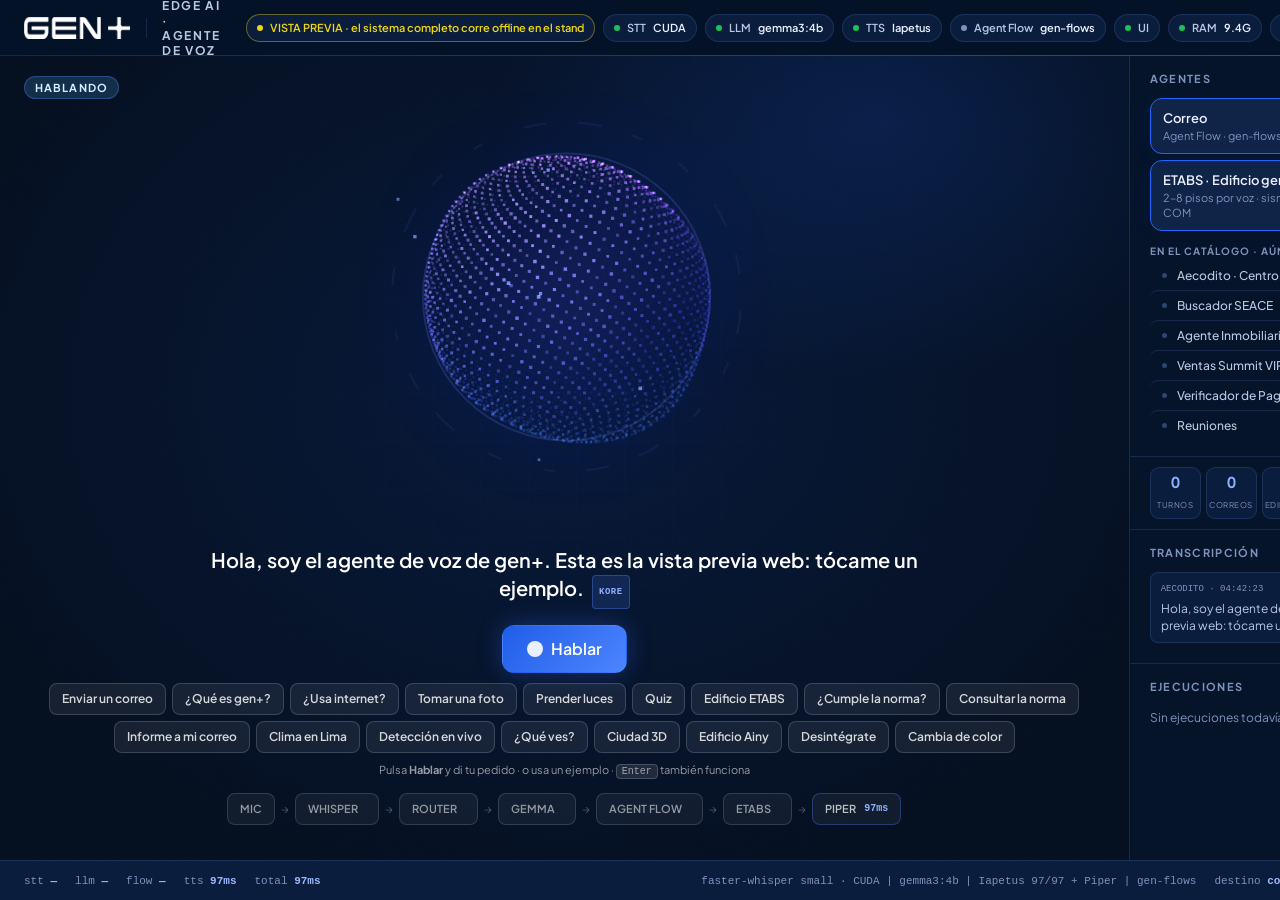
==== stand/index.html @ 5f4bbc87 "Vista previa pública de la UI real del stand (modo showcase) stand/: la interfaz ultra-premium del E" ====
<!doctype html>
<html lang="es" data-theme="dark">
<meta charset="utf-8">
<meta name="viewport" content="width=device-width,initial-scale=1">
<title>gen+ · Edge AI · Agente de voz — vista previa</title>

<style>
  /* ── Plus Jakarta Sans local (el stand es offline: nada de Google Fonts) ───── */
  @font-face{font-family:"Plus Jakarta Sans";src:url("static/fonts/PlusJakartaSans-Regular.woff2") format("woff2");font-weight:400;font-display:block}
  @font-face{font-family:"Plus Jakarta Sans";src:url("static/fonts/PlusJakartaSans-Medium.woff2") format("woff2");font-weight:500;font-display:block}
  @font-face{font-family:"Plus Jakarta Sans";src:url("static/fonts/PlusJakartaSans-SemiBold.woff2") format("woff2");font-weight:600;font-display:block}
  @font-face{font-family:"Plus Jakarta Sans";src:url("static/fonts/PlusJakartaSans-Bold.woff2") format("woff2");font-weight:700;font-display:block}
  @font-face{font-family:"Plus Jakarta Sans";src:url("static/fonts/PlusJakartaSans-ExtraBold.woff2") format("woff2");font-weight:800;font-display:block}

  /* ── Tokens GEN+ Design System (DESIGN.md §11, tema DARK consolidado) ────────
     17-jul: se funden aquí el bloque light original y el parche dark del 16-jul
     (pedido de Emanuel). Una sola fuente de verdad; un solo lienzo navy. */
  :root{
    --font-jakarta:"Plus Jakarta Sans",Inter,system-ui,sans-serif;
    --font-mono:Menlo,Consolas,ui-monospace,monospace;

    /* Rampa azul de marca (DESIGN.md §4). pale/medium/ice retonados para navy. */
    --blue-primary:#2165FF; --blue-bright:#1E5CE8; --blue-light:#4D84FF; --blue-sky:#6A98FF;
    --blue-deep-navy:#0E2A6B; --blue-dark:#12388C;
    --blue-pale:#8FB0FF; --blue-medium:#9DB9FF; --blue-ice:rgba(77,132,255,.14);

    --background:#040F20; --surface:#06142A; --surface-subtle:#0A1D3D; --surface-raised:#0A244C;
    --border:rgba(122,168,255,.15); --border-strong:rgba(122,168,255,.34);
    --text-primary:#EAF0FF; --text-secondary:#B9C7E4; --text-muted:#7E93BC;
    --primary:#2165FF; --primary-hover:#1E5CE8; --focus-ring:rgba(109,149,255,.4);
    --success:#19C356; --warning:#EED611; --danger:#EE1211;

    /* Marca: gradiente oficial (DESIGN.md §4) + CTA + glow sobrio */
    --gradient-brand:linear-gradient(165deg,#0E2A6B 0%,#12388C 20%,#1748B5 40%,#1E5CE8 60%,#2165FF 80%,#4D84FF 100%);
    --gradient-cta:linear-gradient(135deg,#1E5CE8 0%,#4D84FF 100%);
    --glow-primary:0 0 24px rgba(59,110,255,.32);

    /* Escenario del orbe: la mezcla aditiva de las particulas pide navy profundo. */
    --stage-bg:#040F20; --stage-glow:#07193a;
    --stage-fg:#FFFFFF; --stage-fg-2:rgba(255,255,255,.58);

    --radius-xs:4px; --radius-sm:8px; --radius-md:10px; --radius-lg:12px; --radius-xl:16px; --radius-full:999px;
    --shadow-sm:0 2px 8px rgba(0,0,0,.35);
    --shadow-md:0 12px 28px rgba(0,0,0,.5);
  }

  *{box-sizing:border-box;margin:0;padding:0}
  body{
    background:var(--background); color:var(--text-primary);
    font-family:var(--font-jakarta); font-weight:400;
    height:100vh; overflow:hidden;
    font-variant-numeric:tabular-nums;
  }
  .mono{font-family:var(--font-mono)}
  .cap{font-size:11px;line-height:14px;font-weight:700;letter-spacing:.12em;text-transform:uppercase;color:var(--text-muted)}

  /* ── Estructura: header / escenario+rail / barra telemetría ────────────────── */
  .app{display:grid;grid-template-rows:56px 1fr 40px;height:100vh}

  header{
    display:flex;align-items:center;justify-content:space-between;gap:24px;
    position:relative;z-index:20;
    padding:0 24px;border-bottom:1px solid var(--border);
    background:rgba(6,20,42,.78);
    backdrop-filter:blur(18px) saturate(1.3);
    -webkit-backdrop-filter:blur(18px) saturate(1.3);
  }
  /* Hairline de marca bajo el header: la firma visual gen+ sin gritar */
  header::after{
    content:"";position:absolute;left:0;right:0;bottom:-1px;height:1px;
    background:var(--gradient-brand);opacity:.55;pointer-events:none;
  }
  .brand{display:flex;align-items:center;gap:16px}
  .brand img{height:22px;width:auto;display:block}      /* proporción intacta */
  .brand .sep{width:1px;height:20px;background:var(--border)}
  .brand .mod{font-size:12px;font-weight:700;letter-spacing:.14em;color:var(--text-secondary)}

  .chips{display:flex;align-items:center;gap:8px}
  .chip{
    display:flex;align-items:center;gap:7px;height:28px;padding:0 10px;
    background:var(--surface-subtle);border:1px solid var(--border);border-radius:var(--radius-full);
    font-size:11px;font-weight:600;color:var(--text-secondary);white-space:nowrap;
  }
  .chip .led{width:6px;height:6px;border-radius:50%;background:var(--text-muted);flex:none}
  .chip.up .led{background:var(--success)}
  .chip.down .led{background:var(--danger)}
  .chip b{color:var(--text-primary);font-weight:600}
  .mic-btn{cursor:pointer;font-family:var(--font-jakarta);color:var(--blue-medium);
           border-color:var(--blue-pale);background:var(--blue-ice)}
  .mic-btn:hover{background:#dbe7ff}

  /* ── Panel de micrófono ─────────────────────────────────────────────────────── */
  .mic-panel{position:fixed;top:64px;right:16px;z-index:50;width:360px;background:var(--surface);
             border:1px solid var(--border);border-radius:var(--radius-xl);
             box-shadow:0 18px 42px rgba(16,49,124,.14);padding:16px;display:none}
  .mic-panel.open{display:block}
  .mic-panel h3{font-size:11px;font-weight:800;letter-spacing:.12em;text-transform:uppercase;
                color:var(--text-muted);margin:0 0 10px;display:flex;justify-content:space-between;align-items:center}
  .mic-panel h3 button{border:none;background:none;cursor:pointer;color:var(--text-muted);font-size:14px;line-height:1}
  .mic-list{max-height:220px;overflow-y:auto;margin:0 -4px;padding:0 4px}
  .mic-item{display:flex;align-items:center;gap:9px;padding:8px 10px;border:1px solid var(--border);
            border-radius:var(--radius-md);margin-bottom:6px;cursor:pointer;font-size:12.5px;color:var(--text-secondary)}
  .mic-item:hover{background:var(--surface-subtle)}
  .mic-item.sel{border-color:var(--blue-primary);background:var(--blue-ice);color:var(--text-primary)}
  .mic-item .radio{width:12px;height:12px;border-radius:50%;border:2px solid var(--border-strong);flex:none}
  .mic-item.sel .radio{border-color:var(--blue-primary);background:var(--blue-primary);box-shadow:inset 0 0 0 2.5px #fff}
  .mic-item .api{margin-left:auto;font-family:var(--font-mono);font-size:9.5px;color:var(--text-muted);white-space:nowrap}
  .mic-test{display:flex;gap:8px;margin-top:10px}
  .mic-test button{flex:1;height:36px;border:none;border-radius:var(--radius-md);cursor:pointer;
                   font-family:var(--font-jakarta);font-weight:600;font-size:13px;
                   background:var(--blue-primary);color:#fff}
  .mic-test button:hover:not(:disabled){background:var(--primary-hover)}
  .mic-test button:disabled{opacity:.55;cursor:wait}
  .mic-res{margin-top:10px;padding:10px 12px;border-radius:var(--radius-md);font-size:12px;line-height:17px;
           background:var(--surface-subtle);border:1px solid var(--border);color:var(--text-secondary);display:none}
  .mic-res.show{display:block}
  .mic-res .lvl{height:6px;border-radius:99px;background:var(--border);overflow:hidden;margin:7px 0 3px}
  .mic-res .lvl i{display:block;height:100%;background:var(--blue-primary);width:0%;transition:width .3s ease}
  .mic-res.ok{border-color:#A8E6C1;background:var(--okB, #E6F9EE)}
  .mic-res.ok b{color:#0B7A34}

  main{display:grid;grid-template-columns:1fr 372px;min-height:0}

  /* ── Escenario del orbe ────────────────────────────────────────────────────── */
  /* Columna en flujo normal: el orbe toma el espacio libre y el resto se apila debajo.
     (Antes iba todo en absolute con numeros magicos y se pisaba al meter botones.) */
  /* Lienzo oscuro dentro de la interfaz clara: sin navy, el orbe no brilla. */
  .stage{position:relative;display:flex;flex-direction:column;align-items:center;justify-content:center;
         gap:16px;padding:16px 24px 20px;min-height:0;color:var(--stage-fg);
         background:
           radial-gradient(620px 420px at 78% 8%,rgba(18,56,140,.34) 0%,transparent 62%),
           radial-gradient(900px 700px at 50% 42%,var(--stage-glow) 0%,var(--stage-bg) 72%)}
  /* Grano fotográfico sutil: quita el look "flat de software" al lienzo (2.5%) */
  .stage::after{
    content:"";position:absolute;inset:0;pointer-events:none;opacity:.5;
    background-image:url("data:image/svg+xml,%3Csvg xmlns='http://www.w3.org/2000/svg' width='140' height='140'%3E%3Cfilter id='n'%3E%3CfeTurbulence type='fractalNoise' baseFrequency='.9' numOctaves='2'/%3E%3CfeColorMatrix values='0 0 0 0 1 0 0 0 0 1 0 0 0 0 1 0 0 0 .025 0'/%3E%3C/filter%3E%3Crect width='140' height='140' filter='url(%23n)'/%3E%3C/svg%3E");
  }
  .grid-bg{position:absolute;inset:0;pointer-events:none;opacity:.5;
    background-image:linear-gradient(rgba(77,132,255,.05) 1px,transparent 1px),
                     linear-gradient(90deg,rgba(77,132,255,.05) 1px,transparent 1px);
    background-size:48px 48px;
    -webkit-mask-image:radial-gradient(circle at 50% 45%,#000 0%,transparent 72%);
            mask-image:radial-gradient(circle at 50% 45%,#000 0%,transparent 72%);}
  canvas{width:min(46vmin,440px);height:min(46vmin,440px);position:relative;flex:none}

  .estado{position:absolute;top:20px;left:24px;display:flex;align-items:center;gap:8px}
  .estado .pill{padding:4px 10px;border-radius:var(--radius-full);font-size:11px;font-weight:700;
                letter-spacing:.1em;text-transform:uppercase;
                background:rgba(77,132,255,.14);color:var(--blue-pale);border:1px solid rgba(77,132,255,.35)}

  .caption{text-align:center;padding:0 40px;max-width:860px;flex:none}
  .you{font-size:15px;line-height:22px;color:var(--blue-pale);min-height:22px;font-weight:500}
  .you .cursor{display:inline-block;width:7px;height:15px;background:var(--blue-light);
               margin-left:3px;vertical-align:-2px;animation:blink 1s step-end infinite}
  @keyframes blink{50%{opacity:0}}
  .agent{font-size:20px;line-height:28px;font-weight:600;color:var(--stage-fg);min-height:28px;margin-top:6px}
  .voz-tag{display:inline-flex;align-items:center;gap:5px;margin-left:8px;vertical-align:2px;
           font-family:var(--font-mono);font-size:9px;font-weight:600;letter-spacing:.06em;
           padding:2px 6px;border-radius:var(--radius-xs);
           background:rgba(77,132,255,.16);color:var(--blue-pale);border:1px solid rgba(77,132,255,.35)}
  .voz-tag.piper{background:rgba(238,214,17,.14);color:#EED611;border-color:rgba(238,214,17,.35)}

  /* Transcripción persistente */
  .tr{padding:8px 10px;border-radius:var(--radius-sm);margin-bottom:4px;font-size:12px;line-height:17px}
  .tr.u{background:var(--blue-ice);border:1px solid var(--blue-pale);color:var(--blue-medium);font-weight:500}
  .tr.a{background:var(--surface-subtle);border:1px solid var(--border);color:var(--text-secondary)}
  .tr .q{font-family:var(--font-mono);font-size:9px;color:var(--text-muted);display:block;margin-bottom:2px}

  /* ── Controles (tamaños/estados del brandbook §7) ──────────────────────────── */
  .controles{display:flex;flex-direction:column;align-items:center;gap:10px;flex:none}
  .gen-button{display:inline-flex;align-items:center;justify-content:center;gap:8px;
    border:1px solid transparent;font-family:var(--font-jakarta);font-weight:600;white-space:nowrap;
    cursor:pointer;
    transition:background-color 160ms ease,border-color 160ms ease,box-shadow 160ms ease,transform 120ms ease}
  .gen-button:focus-visible{outline:none;box-shadow:0 0 0 4px var(--focus-ring)}
  .gen-button:active:not(:disabled){transform:translateY(1px)}
  .gen-button:disabled{cursor:not-allowed;opacity:.5}

  .btn-hablar{height:48px;padding:0 24px;font-size:16px;border-radius:var(--radius-lg);
              background:var(--gradient-cta);color:#fff;box-shadow:var(--glow-primary)}
  .btn-hablar:hover:not(:disabled){filter:brightness(1.12)}
  .btn-hablar.rec{background:var(--danger);color:#fff;box-shadow:0 0 24px rgba(238,18,17,.32)}
  .btn-hablar .ico{width:16px;height:16px;border-radius:50%;background:currentColor;opacity:.9}
  .btn-hablar.rec .ico{animation:lat 1s ease-in-out infinite}
  @keyframes lat{50%{opacity:.35}}

  .ejemplos{display:flex;gap:6px;flex-wrap:wrap;justify-content:center}
  /* Dentro del escenario oscuro: blancos translucidos, no los tokens light */
  .btn-ej{height:32px;padding:0 12px;font-size:12px;border-radius:var(--radius-sm);
          background:rgba(255,255,255,.07);color:rgba(255,255,255,.82);border:1px solid rgba(255,255,255,.16)}
  .btn-ej:hover:not(:disabled){background:rgba(77,132,255,.18);border-color:rgba(77,132,255,.45);color:#fff}
  .btn-ej.cool{opacity:.45;cursor:not-allowed}
  .hint-k{font-size:11px;color:var(--stage-fg-2)}
  .hint-k kbd{font-family:var(--font-mono);background:rgba(255,255,255,.10);border:1px solid rgba(255,255,255,.18);
              border-radius:var(--radius-xs);padding:1px 5px;font-size:10px}

  /* ── Popup de correo (el visitante TECLEA su correo, no lo dicta) ──────────── */
  .modal-bg{position:fixed;inset:0;z-index:80;background:rgba(4,15,32,.48);display:none;
            align-items:center;justify-content:center}
  .modal-bg.open{display:flex}
  .modal{width:min(480px,92vw);background:#fff;border-radius:var(--radius-xl);
         box-shadow:0 18px 42px rgba(16,49,124,.14);padding:26px 28px;
         animation:pop 180ms cubic-bezier(.2,.9,.3,1.2)}
  @keyframes pop{from{transform:scale(.92);opacity:0}}
  .modal h3{font-size:19px;font-weight:800;color:var(--text-primary);margin:0 0 4px}
  .modal p{font-size:13px;color:var(--text-secondary);margin:0 0 16px}
  .modal input{width:100%;height:48px;padding:0 16px;font:500 16px var(--font-jakarta);
               color:var(--text-primary);background:#fff;border:1px solid var(--border);
               border-radius:var(--radius-md);outline:none}
  .modal input:focus{border-color:var(--blue-primary);box-shadow:0 0 0 4px var(--focus-ring)}
  .modal input.mal{border-color:var(--danger);box-shadow:0 0 0 4px rgba(238,18,17,.18)}
  .modal .err{min-height:18px;font-size:11.5px;color:var(--danger);margin:6px 2px 10px}
  .modal .fila{display:flex;gap:10px}
  .modal .fila button{flex:1;height:44px;border:none;border-radius:var(--radius-md);cursor:pointer;
                      font:600 14px var(--font-jakarta);
                      transition:background-color 160ms ease,transform 120ms ease}
  .modal .fila button:active{transform:translateY(1px)}
  #em-enviar{background:var(--blue-primary);color:#fff}
  #em-enviar:hover{background:var(--primary-hover)}
  #em-cancelar{background:var(--surface-subtle);color:var(--text-secondary);border:1px solid var(--border)}
  #em-cancelar:hover{background:#e8edf8}

  /* ── Pipeline: se ilumina en cada etapa, con ms reales ─────────────────────── */
  .pipe{display:flex;justify-content:center;gap:6px;flex:none;flex-wrap:wrap}
  .node{display:flex;align-items:center;gap:8px;height:32px;padding:0 12px;
        background:rgba(255,255,255,.05);border:1px solid rgba(255,255,255,.14);border-radius:var(--radius-sm);
        font-size:11px;font-weight:600;color:rgba(255,255,255,.55);
        transition:background-color 160ms ease,border-color 160ms ease,color 160ms ease}
  .node.on{background:rgba(77,132,255,.24);border-color:var(--blue-light);color:#fff}
  .node.done{color:rgba(255,255,255,.72);border-color:rgba(77,132,255,.32)}
  .node .ms{font-family:var(--font-mono);font-size:10px;color:var(--blue-pale)}
  .arrow{align-self:center;color:rgba(255,255,255,.28);font-size:11px}

  /* ── Rail derecho ──────────────────────────────────────────────────────────── */
  .rail{border-left:1px solid var(--border);background:var(--surface);
        display:grid;grid-template-rows:auto minmax(0,1fr) minmax(0,1fr);min-height:0}
  .rail section{padding:16px 20px;min-height:0;display:flex;flex-direction:column}
  .rail section + section{border-top:1px solid var(--border)}
  .rail h2{margin-bottom:12px}
  .scroll{overflow-y:auto;min-height:0;margin:0 -20px;padding:0 20px}
  .scroll::-webkit-scrollbar{width:6px}
  .scroll::-webkit-scrollbar-thumb{background:var(--border-strong);border-radius:99px}

  .card{display:flex;align-items:center;justify-content:space-between;gap:12px;
        padding:10px 12px;background:var(--surface-subtle);border:1px solid var(--border);
        border-radius:var(--radius-lg);margin-bottom:6px}
  .card.live{border-color:var(--blue-primary);background:var(--blue-ice);
             box-shadow:var(--shadow-sm),0 0 18px rgba(59,110,255,.12)}
  .card .n{font-size:13px;font-weight:600;line-height:18px}
  .card .s{font-size:11px;line-height:15px;color:var(--text-muted);margin-top:1px}
  .badge{font-size:10px;font-weight:700;letter-spacing:.08em;padding:3px 8px;border-radius:var(--radius-xs);white-space:nowrap}
  .badge.on{background:var(--blue-primary);color:#fff;border:1px solid var(--blue-primary)}
  .badge.soon{background:var(--surface-subtle);color:var(--text-muted);border:1px solid var(--border)}

  /* Los que aun no corren van densos y en gris: presentes en el catalogo, sin fingir que estan vivos */
  .row{display:flex;align-items:center;gap:10px;padding:7px 12px;border-radius:var(--radius-sm)}
  .row + .row{border-top:1px solid var(--border)}
  .row .dot{width:5px;height:5px;border-radius:50%;background:var(--border-strong);flex:none}
  .row .rn{font-size:12px;font-weight:500;color:var(--text-secondary);white-space:nowrap;
           overflow:hidden;text-overflow:ellipsis}
  .row .rs{margin-left:auto;font-family:var(--font-mono);font-size:10px;color:var(--text-muted);white-space:nowrap}
  .soon-h{display:flex;align-items:center;gap:8px;margin:14px 0 4px}
  .soon-h span{font-size:10px;font-weight:700;letter-spacing:.1em;color:var(--text-muted);text-transform:uppercase}
  .soon-h .ln{flex:1;height:1px;background:var(--border)}

  .exec{padding:10px 12px;background:var(--surface-subtle);border:1px solid var(--border);
        border-radius:var(--radius-lg);margin-bottom:6px;font-size:12px}
  .exec .top{display:flex;justify-content:space-between;gap:8px;align-items:baseline}
  .exec .who{font-weight:600;font-size:12px}
  .exec .t{font-family:var(--font-mono);font-size:10px;color:var(--text-muted)}
  .exec .subj{color:var(--text-secondary);margin:4px 0 6px;line-height:16px}
  .exec .meta{font-family:var(--font-mono);font-size:10px;color:var(--text-muted)}
  .st{font-size:11px;font-weight:600;display:flex;align-items:center;gap:6px;margin-top:6px}
  .st.ok{color:#0B7A34} .st.bad{color:#A81210} .st.wait{color:var(--blue-medium)}
  .empty{font-size:12px;color:var(--text-muted);padding:4px 0}

  /* ── Barra de telemetría ───────────────────────────────────────────────────── */
  .telem{display:flex;align-items:center;justify-content:space-between;gap:16px;
         padding:0 24px;background:var(--surface-subtle);border-top:1px solid var(--border);
         font-family:var(--font-mono);font-size:11px;color:var(--text-muted);overflow:hidden;white-space:nowrap}
  .telem .l,.telem .r{display:flex;align-items:center;gap:18px}
  .telem b{color:var(--blue-medium);font-weight:600}
  .telem .k{color:var(--text-muted)}
</style>

<div class="app">
  <header>
    <div class="brand">
      <img src="static/gen-logo-white.png" alt="gen+">
      <span class="sep"></span>
      <span class="mod">EDGE AI · AGENTE DE VOZ</span>
    </div>
    <div class="chips" id="chips">
      <span class="chip" id="c-stt"><span class="led"></span>STT <b>—</b></span>
      <span class="chip" id="c-llm"><span class="led"></span>LLM <b>—</b></span>
      <span class="chip" id="c-tts"><span class="led"></span>TTS <b>—</b></span>
      <span class="chip" id="c-flow"><span class="led"></span>Agent Flow <b>—</b></span>
      <span class="chip" id="c-ws"><span class="led"></span>UI</span>
      <span class="chip ram" id="c-ram" title="RAM libre del equipo — el riesgo #1 del stand"><span class="led"></span>RAM <b id="ram-v">—</b></span>
      <button class="chip kbtn" id="btn-full" title="Pantalla completa (modo stand)">⛶</button>
      <button class="chip kbtn" id="btn-limpiar" title="Limpiar pantalla entre visitantes">Limpiar</button>
      <button class="chip mic-btn" id="btn-mic" title="Configurar micrófono">
        <svg viewBox="0 0 24 24" width="13" height="13" fill="none" stroke="currentColor" stroke-width="2"
             stroke-linecap="round" stroke-linejoin="round" style="flex:none">
          <path d="M12 2a3 3 0 0 0-3 3v7a3 3 0 0 0 6 0V5a3 3 0 0 0-3-3Z"/><path d="M19 10v2a7 7 0 0 1-14 0v-2"/><path d="M12 19v3"/>
        </svg>
        Micrófono
      </button>
    </div>
  </header>

  <div class="modal-bg" id="em-modal">
    <div class="modal">
      <h3>¿A qué correo te lo envío?</h3>
      <p>El agente redactó tu mensaje y te lo manda ahí mismo. Solo se usa para este envío.</p>
      <input id="em-input" type="email" placeholder="tucorreo@empresa.com" autocomplete="off" spellcheck="false">
      <div class="err" id="em-err"></div>
      <div class="fila">
        <button id="em-cancelar">Cancelar</button>
        <button id="em-enviar">Enviar</button>
      </div>
    </div>
  </div>

  <div class="modal-bg" id="pl-modal">
    <div class="modal">
      <h3>Entra al ranking del día 🏆</h3>
      <p>Tu puntaje ya está listo. Anótate y compite por el primer puesto de la hora.</p>
      <input id="pl-nombre" type="text" placeholder="Tu nombre" autocomplete="off" spellcheck="false" maxlength="40">
      <input id="pl-empresa" type="text" placeholder="Tu empresa (opcional)" autocomplete="off" spellcheck="false" maxlength="40" style="margin-top:10px">
      <div class="err" id="pl-err"></div>
      <div class="fila">
        <button id="pl-cancelar">Ahora no</button>
        <button id="pl-enviar">Entrar al ranking</button>
      </div>
    </div>
  </div>

  <div class="mic-panel" id="mic-panel">
    <h3>Micrófono <button id="mic-close" aria-label="Cerrar">✕</button></h3>
    <div class="mic-list" id="mic-list"><div class="empty">Cargando…</div></div>
    <div class="mic-test">
      <button id="mic-probar">Probar — habla al pulsarlo</button>
    </div>
    <div class="mic-res" id="mic-res"></div>
  </div>

  <main>
    <div class="stage">
      <div class="grid-bg"></div>
      <div class="estado"><span class="pill" id="pill">EN REPOSO</span></div>
      <div id="attract-badge"><span class="wave">👋</span><span id="attract-txt">Acércate y háblame</span></div>
      <div id="clima-card">
        <div class="hdr">LIMA · EN VIVO · OPEN-METEO</div>
        <div class="t" id="cl-t">—</div>
        <div class="d" id="cl-d">—</div>
        <div class="m" id="cl-m"></div>
      </div>
      <div id="vision-panel">
        <div class="hdr"><span>VISIÓN · MODELO v3 DE OBRA</span><span class="rec"></span></div>
        <img id="vision-img" alt="visión en vivo">
        <div id="vision-cnt">
          <span><b id="vc-p">0</b>personas</span>
          <span><b id="vc-c">0</b>cascos</span>
          <span><b id="vc-ch">0</b>chalecos</span>
          <span><b id="vc-fps">—</b>fps</span>
        </div>
      </div>
      <div id="gemma-card">
        <div class="hdr"><span>MIRADA DE GEMMA · MULTIMODAL LOCAL</span><span class="dot"></span></div>
        <img id="gemma-img" alt="lo que ve Gemma">
        <div id="gemma-txt">Analizando la imagen…</div>
      </div>
      <div id="norma-card">
        <div class="hdr"><span>COPILOTO DE LA NORMA · E.030 / E.060 · 100% LOCAL</span><span class="dot"></span></div>
        <div id="norma-q"></div>
        <div id="norma-a">Consultando la norma…</div>
        <div id="norma-src"></div>
      </div>
      <canvas id="orb"></canvas>
      <div class="caption">
        <div class="you" id="you"></div>
        <div class="agent"><span id="agent"></span><span id="voz"></span></div>
      </div>

      <div class="controles">
        <button class="gen-button btn-hablar" id="btn-hablar">
          <span class="ico"></span><span id="btn-hablar-t">Hablar</span>
        </button>
        <div class="ejemplos" id="ejemplos">
          <button class="gen-button btn-ej" data-cool="20000"
                  data-t="envía un correo contando que estoy en el stand de gen+ en el AI Construction Summit">
            Enviar un correo</button>
          <button class="gen-button btn-ej" data-t="¿qué es gen+?">¿Qué es gen+?</button>
          <button class="gen-button btn-ej" data-t="¿esto usa internet?">¿Usa internet?</button>
          <button class="gen-button btn-ej" data-t="tómame una foto">Tomar una foto</button>
          <button class="gen-button btn-ej" data-t="prende las luces">Prender luces</button>
          <button class="gen-button btn-ej" data-t="inicia el quiz">Quiz</button>
          <button class="gen-button btn-ej" data-cool="120000" data-t="modela un edificio de 8 pisos en etabs">Edificio ETABS</button>
          <button class="gen-button btn-ej" data-t="cumple las derivas">¿Cumple la norma?</button>
          <button class="gen-button btn-ej" data-cool="10000" data-t="según la norma, ¿cuál es la deriva máxima en concreto armado?">Consultar la norma</button>
          <button class="gen-button btn-ej" data-cool="60000" data-t="envíame el informe del edificio">Informe a mi correo</button>
          <button class="gen-button btn-ej" data-t="¿qué temperatura hace en lima?">Clima en Lima</button>
          <button class="gen-button btn-ej" data-cool="15000" data-t="activa la cámara de detección">Detección en vivo</button>
          <button class="gen-button btn-ej" data-cool="12000" data-t="¿qué ves?">¿Qué ves?</button>
          <button class="gen-button btn-ej" data-cool="10000" data-t="abre la ciudad">Ciudad 3D</button>
          <button class="gen-button btn-ej" data-cool="10000" data-t="abre el edificio de ainy">Edificio Ainy</button>
          <button class="gen-button btn-ej" data-t="desintégrate">Desintégrate</button>
          <button class="gen-button btn-ej" data-t="cambia de color">Cambia de color</button>
        </div>
        <div class="hint-k">Pulsa <b>Hablar</b> y di tu pedido · o usa un ejemplo · <kbd>Enter</kbd> también funciona</div>
      </div>

      <div class="pipe" id="pipe">
        <span class="node" data-s="mic">MIC</span><span class="arrow">→</span>
        <span class="node" data-s="stt">WHISPER<span class="ms"></span></span><span class="arrow">→</span>
        <span class="node" data-s="router">ROUTER<span class="ms"></span></span><span class="arrow">→</span>
        <span class="node" data-s="llm">GEMMA<span class="ms"></span></span><span class="arrow">→</span>
        <span class="node" data-s="flow">AGENT FLOW<span class="ms"></span></span><span class="arrow">→</span>
        <span class="node" data-s="etabs">ETABS<span class="ms"></span></span><span class="arrow">→</span>
        <span class="node" data-s="tts">PIPER<span class="ms"></span></span>
      </div>
    </div>

    <aside class="rail">
      <section>
        <h2 class="cap">Agentes</h2>
        <div class="scroll">
          <div class="card live">
            <div><div class="n">Correo</div><div class="s">Agent Flow · gen-flows · webhook</div></div>
            <span class="badge on">EN VIVO</span>
          </div>
          <div class="card live">
            <div><div class="n">ETABS · Edificio gen+</div><div class="s">2–8 pisos por voz · sismo E.030 · derivas · COM</div></div>
            <span class="badge on">EN VIVO</span>
          </div>

          <div class="soon-h"><span>En el catálogo · aún no en vivo</span><span class="ln"></span></div>
          <div class="row"><span class="dot"></span><span class="rn">Aecodito · Centro de Operaciones</span><span class="rs">74 nodos</span></div>
          <div class="row"><span class="dot"></span><span class="rn">Buscador SEACE</span><span class="rs">licitaciones</span></div>
          <div class="row"><span class="dot"></span><span class="rn">Agente Inmobiliario</span><span class="rs">WhatsApp v1.1</span></div>
          <div class="row"><span class="dot"></span><span class="rn">Ventas Summit VIP</span><span class="rs">gen-flows</span></div>
          <div class="row"><span class="dot"></span><span class="rn">Verificador de Pagos</span><span class="rs">AI Talent</span></div>
          <div class="row"><span class="dot"></span><span class="rn">Reuniones</span><span class="rs">Zoom v2.0</span></div>
        </div>
      </section>
      <div id="stand-stats">
        <div class="sstat"><b id="st-int">0</b><span>turnos</span></div>
        <div class="sstat"><b id="st-cor">0</b><span>correos</span></div>
        <div class="sstat"><b id="st-edi">0</b><span>edificios</span></div>
        <div class="sstat"><b id="st-inf">0</b><span>informes</span></div>
        <div class="sstat"><b id="st-fot">0</b><span>fotos</span></div>
        <div class="sstat"><b id="st-led">0</b><span>leads</span></div>
      </div>
      <section id="sec-fotos" style="display:none;flex:none">
        <h2 class="cap">Fotos del stand</h2>
        <div id="fotos-strip"></div>
      </section>
      <section>
        <h2 class="cap">Transcripción</h2>
        <div class="scroll" id="tr"><div class="empty">Nadie ha hablado todavía.</div></div>
      </section>
      <section>
        <h2 class="cap">Ejecuciones</h2>
        <div class="scroll" id="execs"><div class="empty">Sin ejecuciones todavía.</div></div>
      </section>
    </aside>
  </main>

  <div class="telem">
    <div class="l">
      <span><span class="k">stt</span> <b id="t-stt">—</b></span>
      <span><span class="k">llm</span> <b id="t-llm">—</b></span>
      <span><span class="k">flow</span> <b id="t-flow">—</b></span>
      <span><span class="k">tts</span> <b id="t-tts">—</b></span>
      <span><span class="k">total</span> <b id="t-total">—</b></span>
    </div>
    <div class="r">
      <span id="t-stack" class="k">—</span>
      <span><span class="k">destino</span> <b id="t-to">—</b></span>
      <span><span class="k">uptime</span> <b id="t-up">00:00</b></span>
    </div>
  </div>
</div>

<style>
  /* ── Animaciones v3 (16-jul): sobrias, sin exceso de glow (brandbook) ─────── */
  .stage{position:relative}
  .pill{transition:background .4s ease,color .4s ease,box-shadow .4s ease}
  .pill[data-s="listening"]{background:rgba(77,132,255,.22);color:#cfe0ff;box-shadow:0 0 14px rgba(77,132,255,.30)}
  .pill[data-s="transcribing"],.pill[data-s="thinking"]{background:rgba(147,112,255,.20);color:#ddd3ff;box-shadow:0 0 14px rgba(147,112,255,.26)}
  .pill[data-s="speaking"]{background:rgba(77,180,255,.18);color:#d2ecff}
  .pill[data-s="executing"]{background:rgba(77,132,255,.30);color:#fff;box-shadow:0 0 16px rgba(77,132,255,.40)}
  .pill[data-s="waiting"]{background:rgba(255,196,77,.16);color:#ffe3ae}
  .node{transition:background .3s,border-color .3s,color .3s}
  .node.on{animation:nodeGlow 1.3s ease-in-out infinite}
  @keyframes nodeGlow{50%{box-shadow:0 0 10px rgba(77,132,255,.45);border-color:#8fb0ff}}
  .exec{animation:execIn .34s cubic-bezier(.2,.9,.3,1.15)}
  @keyframes execIn{from{opacity:0;transform:translateX(14px)}}
  .tr{animation:trIn .3s ease-out}
  @keyframes trIn{from{opacity:0;transform:translateY(-6px)}}
  .btn-ej{transition:background .2s,border-color .2s,color .2s,transform .15s}
  .btn-ej:hover:not(:disabled){transform:translateY(-1px)}
  .btn-ej:active:not(:disabled){transform:translateY(0) scale(.96)}
  .btn-hablar{transition:transform .15s,box-shadow .3s}
  .btn-hablar:not(:disabled):hover{transform:translateY(-1px)}
  .btn-hablar:active:not(:disabled){transform:scale(.97)}
  .btn-hablar:not(:disabled):not(.rec){animation:halo 3.4s ease-in-out infinite}
  @keyframes halo{50%{box-shadow:0 0 18px rgba(77,132,255,.38)}}
  .chip.up .led{animation:led 2.6s ease-in-out infinite}
  @keyframes led{50%{box-shadow:0 0 6px rgba(35,194,127,.8)}}
  #quizscore{position:absolute;left:50%;top:16%;transform:translateX(-50%);z-index:5;
    background:rgba(6,20,42,.92);border:1px solid rgba(77,132,255,.5);border-radius:14px;
    padding:14px 26px;text-align:center;pointer-events:none;
    animation:qsIn .45s cubic-bezier(.2,.9,.3,1.25)}
  #quizscore.out{animation:qsOut .5s ease forwards}
  #quizscore .n{font-size:34px;font-weight:800;color:#8fb0ff;line-height:1}
  #quizscore .l{font-size:11px;letter-spacing:1.5px;color:rgba(255,255,255,.6);margin-top:4px}
  @keyframes qsIn{from{opacity:0;transform:translateX(-50%) scale(.7)}}
  @keyframes qsOut{to{opacity:0;transform:translateX(-50%) translateY(-14px)}}

  /* ── Modo atraccion: gancho visible desde el pasillo ───────────────────── */
  #attract-badge{position:absolute;left:50%;top:8%;transform:translateX(-50%);z-index:6;
    display:none;align-items:center;gap:10px;padding:11px 22px;border-radius:999px;
    background:linear-gradient(90deg,rgba(77,132,255,.22),rgba(120,90,255,.22));
    border:1px solid rgba(120,150,255,.55);color:#dbe6ff;font-weight:700;font-size:15px;
    letter-spacing:.3px;box-shadow:0 0 30px rgba(77,132,255,.35);pointer-events:none;white-space:nowrap}
  #attract-badge.on{display:flex;animation:atPulse 1.8s ease-in-out infinite}
  #attract-badge .wave{font-size:19px;animation:atWave 1.4s ease-in-out infinite}
  @keyframes atPulse{50%{box-shadow:0 0 46px rgba(120,150,255,.6);border-color:rgba(150,180,255,.85)}}
  @keyframes atWave{25%{transform:rotate(18deg)}75%{transform:rotate(-12deg)}}

  /* ── Veredicto de derivas E.030 (panel sobre el escenario) ─────────────── */
  #derivas-card{position:absolute;left:50%;top:13%;transform:translateX(-50%);z-index:5;
    background:rgba(6,20,42,.94);border:1px solid rgba(77,132,255,.5);border-radius:14px;
    padding:16px 22px;min-width:340px;pointer-events:none;
    animation:qsIn .45s cubic-bezier(.2,.9,.3,1.25)}
  #derivas-card.out{animation:qsOut .5s ease forwards}
  #derivas-card .hd{display:flex;align-items:center;justify-content:space-between;gap:14px;margin-bottom:10px}
  #derivas-card .ti{font-size:11px;letter-spacing:1.5px;color:rgba(255,255,255,.6)}
  #derivas-card .badge{font-size:12px;font-weight:800;letter-spacing:.5px;border-radius:999px;padding:4px 12px}
  #derivas-card .badge.si{background:rgba(35,194,127,.16);color:#4fe0a3;border:1px solid rgba(35,194,127,.45)}
  #derivas-card .badge.no{background:rgba(255,92,92,.14);color:#ff8080;border:1px solid rgba(255,92,92,.45)}
  #derivas-card .fila{display:grid;grid-template-columns:24px 1fr 64px;gap:10px;align-items:center;margin:7px 0}
  #derivas-card .eje{font-size:12px;font-weight:700;color:#8fb0ff}
  #derivas-card .barra{position:relative;height:10px;border-radius:5px;background:rgba(255,255,255,.08);overflow:hidden}
  #derivas-card .barra i{position:absolute;inset:0 auto 0 0;border-radius:5px;transition:width .8s cubic-bezier(.2,.9,.3,1)}
  #derivas-card .barra i.si{background:linear-gradient(90deg,#1d7a54,#23c27f)}
  #derivas-card .barra i.no{background:linear-gradient(90deg,#a03030,#ff5c5c)}
  #derivas-card .barra u{position:absolute;top:-2px;bottom:-2px;width:2px;background:#ffd166;opacity:.9}
  #derivas-card .val{font-size:12px;color:rgba(255,255,255,.82);text-align:right;font-variant-numeric:tabular-nums}
  #derivas-card .ft{font-size:10.5px;color:rgba(255,255,255,.45);margin-top:8px}
  .exec .etabs-vista{display:block;width:100%;border-radius:8px;margin-top:8px;
    border:1px solid rgba(77,132,255,.35)}

  /* ── Ajustes dark de componentes (16-jul; los tokens ya viven arriba) ──────── */
  .mic-btn:hover{background:rgba(77,132,255,.24)}
  .mic-item.sel .radio{box-shadow:inset 0 0 0 2.5px #0A244C}
  .mic-res.ok{border-color:rgba(35,194,127,.45);background:rgba(25,195,86,.12)}
  .mic-res.ok b{color:#3DDC84}
  .modal{background:var(--surface-raised);border:1px solid var(--border-strong)}
  .modal input{background:#061A38;border-color:var(--border-strong)}
  #em-cancelar:hover{background:rgba(122,168,255,.14)}
  .st.ok{color:#3DDC84} .st.bad{color:#FF7B76}
  .mic-panel{box-shadow:0 18px 42px rgba(0,0,0,.6)}
  header{border-bottom-color:rgba(122,168,255,.12)}

  /* ── Preview editable del informe (excel embebido, patron ESPARQ) ─────────── */
  #inf-overlay{position:fixed;inset:0;z-index:80;background:rgba(2,8,20,.72);display:none;
    align-items:center;justify-content:center;backdrop-filter:blur(3px)}
  #inf-overlay.open{display:flex}
  #inf-modal{width:min(960px,94vw);max-height:88vh;display:flex;flex-direction:column;
    background:var(--surface-raised);border:1px solid var(--border-strong);border-radius:16px;
    box-shadow:0 24px 60px rgba(0,0,0,.6);animation:pop 220ms cubic-bezier(.2,.9,.3,1.15)}
  #inf-head{display:flex;align-items:baseline;gap:12px;padding:16px 22px 10px}
  #inf-head b{font-size:15px;color:var(--text-primary)}
  #inf-head span{font-size:11px;color:var(--text-muted)}
  #inf-head .x{margin-left:auto;cursor:pointer;border:none;background:none;color:var(--text-muted);font-size:18px}
  #inf-tabs{display:flex;gap:6px;padding:0 22px 10px;flex-wrap:wrap}
  .inf-tab{height:28px;padding:0 12px;font-size:12px;font-weight:600;border-radius:var(--radius-sm);
    border:1px solid var(--border);background:none;color:var(--text-secondary);cursor:pointer;
    font-family:var(--font-jakarta)}
  .inf-tab.on{background:rgba(77,132,255,.22);border-color:var(--blue-light);color:#fff}
  #inf-grid{overflow:auto;margin:0 22px;border:1px solid var(--border);border-radius:10px;flex:1;min-height:200px}
  #inf-grid table{border-collapse:collapse;width:100%;font-size:12.5px;font-variant-numeric:tabular-nums}
  #inf-grid th{position:sticky;top:0;background:#0E2A6B;color:#fff;padding:8px 12px;text-align:left;
    font-size:11px;letter-spacing:.4px;white-space:nowrap}
  #inf-grid td{padding:7px 12px;border-bottom:1px solid var(--border);color:var(--text-primary);white-space:nowrap}
  #inf-grid tr:nth-child(even) td{background:rgba(122,168,255,.05)}
  #inf-grid td[contenteditable]:focus{outline:2px solid var(--blue-light);outline-offset:-2px;
    background:rgba(77,132,255,.14);border-radius:3px}
  #inf-foot{display:flex;gap:10px;padding:14px 22px 18px;align-items:center}
  #inf-foot .nota{font-size:11px;color:var(--text-muted);margin-right:auto}
  .inf-btn{height:36px;padding:0 16px;border:none;border-radius:var(--radius-md);cursor:pointer;
    font-family:var(--font-jakarta);font-weight:600;font-size:13px;background:var(--blue-primary);color:#fff}
  .inf-btn:hover{background:var(--primary-hover)}
  .inf-btn.sec{background:rgba(77,132,255,.16);color:#cfe0ff;border:1px solid var(--border-strong)}
  .inf-btn:disabled{opacity:.5;cursor:wait}
  .ver-inf{margin-top:6px;height:26px;padding:0 10px;font-size:11px;font-weight:700;cursor:pointer;
    border-radius:var(--radius-sm);border:1px solid var(--blue-light);background:rgba(77,132,255,.16);
    color:#cfe0ff;font-family:var(--font-jakarta)}

  /* ── Mejoras de plataforma (16-jul): métricas, fotos, RAM, kiosco ─────────── */
  .chip.ram .led{transition:background .4s}
  .chip.ram.warn .led{background:var(--warning)}
  .chip.ram.crit .led{background:var(--danger);animation:led 1s ease-in-out infinite}
  .kbtn{cursor:pointer;font-family:var(--font-jakarta)}
  .kbtn:hover{background:rgba(77,132,255,.22)}
  /* El rail original era un grid de 3 filas; con métricas y fotos son 5 */
  .rail{grid-template-rows:auto auto auto minmax(0,1fr) minmax(0,1fr) !important}
  #stand-stats{display:grid;grid-template-columns:repeat(6,minmax(0,1fr));gap:5px;
    padding:10px 20px;border-top:1px solid var(--border)}
  .sstat{min-width:0;background:var(--surface-subtle);border:1px solid var(--border);
    border-radius:9px;padding:6px 2px;text-align:center}
  .sstat b{display:block;font-size:15px;color:#8FB0FF;line-height:1.1;font-variant-numeric:tabular-nums}
  .sstat span{font-size:7.5px;letter-spacing:.5px;color:var(--text-muted);text-transform:uppercase;
    white-space:nowrap}
  .sstat.bump b{animation:pop 300ms cubic-bezier(.2,.9,.3,1.3)}
  #sec-fotos{padding-top:10px !important;padding-bottom:10px !important}
  #sec-fotos h2{margin-bottom:8px}
  #fotos-strip{display:flex;gap:8px;overflow-x:auto;padding:0 0 4px}
  #fotos-strip img{height:58px;border-radius:8px;border:1px solid var(--border);cursor:pointer;
    transition:transform .15s}
  #fotos-strip img:hover{transform:scale(1.06);border-color:var(--blue-light)}
  #foto-big{position:fixed;inset:0;z-index:90;background:rgba(2,8,20,.85);display:none;
    align-items:center;justify-content:center;cursor:zoom-out}
  #foto-big.open{display:flex}
  #foto-big img{max-width:88vw;max-height:86vh;border-radius:14px;border:1px solid var(--border-strong);
    animation:pop 220ms cubic-bezier(.2,.9,.3,1.15)}

  /* ── Clima en vivo (API): tarjeta sobre el escenario ────────────────────────── */
  #clima-card{position:absolute;right:24px;top:56px;z-index:6;min-width:210px;
    background:rgba(6,20,42,.94);border:1px solid rgba(77,132,255,.5);border-radius:14px;
    padding:14px 18px;display:none;animation:pop 300ms cubic-bezier(.2,.9,.3,1.2)}
  #clima-card.open{display:block}
  #clima-card .t{font-size:34px;font-weight:800;color:#8FB0FF;line-height:1}
  #clima-card .d{font-size:12px;color:rgba(255,255,255,.8);margin-top:2px}
  #clima-card .m{font-size:11px;color:rgba(255,255,255,.55);margin-top:8px;line-height:1.6}
  #clima-card .hdr{font-size:9.5px;letter-spacing:1.4px;color:rgba(255,255,255,.5);margin-bottom:6px}
  /* ── Visión en vivo: el modelo de obra sobre la webcam ──────────────────────── */
  #vision-panel{position:absolute;left:24px;bottom:24px;z-index:6;width:300px;
    background:rgba(6,20,42,.94);border:1px solid rgba(77,132,255,.5);border-radius:14px;
    padding:10px;display:none;animation:pop 300ms cubic-bezier(.2,.9,.3,1.2)}
  #vision-panel.open{display:block}
  #vision-panel img{width:100%;border-radius:9px;display:block;min-height:150px;background:#02060f}
  #vision-panel .hdr{display:flex;justify-content:space-between;align-items:center;
    font-size:9.5px;letter-spacing:1.4px;color:rgba(255,255,255,.55);margin:0 2px 8px}
  #vision-panel .hdr .rec{width:7px;height:7px;border-radius:50%;background:var(--danger);
    animation:lat 1.1s ease-in-out infinite}
  #vision-cnt{display:flex;gap:6px;margin-top:8px}
  #vision-cnt span{flex:1;text-align:center;background:rgba(77,132,255,.14);border-radius:7px;
    padding:4px 2px;font-size:10px;color:#cfe0ff}
  #vision-cnt b{display:block;font-size:15px;color:#8FB0FF}

  /* ── Mirada de Gemma: snapshot + descripcion multimodal ────────────────── */
  #gemma-card{position:absolute;right:24px;bottom:24px;z-index:6;width:320px;
    background:rgba(6,20,42,.94);border:1px solid rgba(120,90,255,.55);border-radius:14px;
    padding:10px;display:none;animation:pop 300ms cubic-bezier(.2,.9,.3,1.2)}
  #gemma-card.open{display:block}
  #gemma-card img{width:100%;border-radius:9px;display:block;background:#02060f}
  #gemma-card .hdr{display:flex;justify-content:space-between;align-items:center;
    font-size:9.5px;letter-spacing:1.2px;color:rgba(200,190,255,.7);margin:0 2px 8px}
  #gemma-card .hdr .dot{width:7px;height:7px;border-radius:50%;background:#9a7dff;
    box-shadow:0 0 8px #9a7dff;animation:lat 1.1s ease-in-out infinite}
  #gemma-card.done .hdr .dot{animation:none;background:#23c27f;box-shadow:0 0 8px #23c27f}
  #gemma-card #gemma-txt{margin-top:9px;font-size:12.5px;line-height:1.5;color:#e6ecff;
    max-height:150px;overflow-y:auto}
  #gemma-card.err{border-color:rgba(255,92,92,.55)}
  #gemma-card.err #gemma-txt{color:#ff9a9a}

  /* ── Copiloto de la Norma: respuesta citada (feature estrella) ─────────── */
  #norma-card{position:absolute;left:50%;top:11%;transform:translateX(-50%);z-index:7;
    width:min(560px,80%);background:rgba(6,20,42,.96);border:1px solid rgba(77,132,255,.55);
    border-radius:16px;padding:16px 22px;display:none;box-shadow:0 12px 46px rgba(0,0,0,.5);
    animation:pop 320ms cubic-bezier(.2,.9,.3,1.2)}
  #norma-card.open{display:block}
  #norma-card .hdr{display:flex;justify-content:space-between;align-items:center;
    font-size:9.5px;letter-spacing:1.3px;color:rgba(150,180,255,.75);margin-bottom:10px}
  #norma-card .hdr .dot{width:7px;height:7px;border-radius:50%;background:#4d84ff;
    box-shadow:0 0 8px #4d84ff;animation:lat 1.1s ease-in-out infinite}
  #norma-card.done .hdr .dot{animation:none;background:#23c27f;box-shadow:0 0 8px #23c27f}
  #norma-card #norma-q{font-size:13px;color:#8fb0ff;font-weight:600;margin-bottom:8px}
  #norma-card #norma-q::before{content:'“';opacity:.6} #norma-card #norma-q::after{content:'”';opacity:.6}
  #norma-card #norma-a{font-size:15px;line-height:1.55;color:#eef3ff}
  #norma-card #norma-src{display:flex;flex-wrap:wrap;gap:6px;margin-top:12px}
  #norma-card #norma-src .chip{font-size:11px;font-weight:700;letter-spacing:.3px;
    background:rgba(77,132,255,.18);border:1px solid rgba(77,132,255,.45);color:#bcd2ff;
    border-radius:999px;padding:3px 11px}
  #norma-card.err{border-color:rgba(255,92,92,.55)} #norma-card.err #norma-a{color:#ff9a9a}

  /* ── Deck por gestos (MediaPipe): overlay a pantalla completa ───────────────── */
  #gestos-overlay{position:fixed;inset:0;z-index:100;background:#02060f;display:none}
  #gestos-overlay.open{display:block}
  #gestos-overlay iframe{width:100%;height:100%;border:none}
  #gestos-cerrar{position:absolute;top:14px;right:18px;z-index:101;width:38px;height:38px;
    border-radius:50%;border:1px solid var(--border-strong);background:rgba(6,20,42,.9);
    color:#cfe0ff;font-size:16px;cursor:pointer;font-family:var(--font-jakarta)}
  #gestos-cerrar:hover{background:rgba(77,132,255,.3)}
  #twin-toast{position:absolute;bottom:26px;left:50%;transform:translateX(-50%);z-index:102;
    background:rgba(6,20,42,.94);border:1px solid rgba(77,132,255,.55);border-radius:999px;
    padding:9px 20px;font-size:13px;color:#cfe0ff;display:none;white-space:nowrap;
    animation:pop 200ms cubic-bezier(.2,.9,.3,1.2)}
  #twin-toast.show{display:block}
  #twin-toast b{color:#8FB0FF}

  /* ── Luces del stand: prender ilumina el escenario, apagar deja el orbe solo ── */
  .stage{transition:background 1s ease}
  .stage.luces-on{background:radial-gradient(1100px 800px at 50% 38%,#12408f 0%,#0a2456 55%,#071633 100%)}
  .stage.luces-on .grid-bg{opacity:1}
  .stage.luces-on .estado,.stage.luces-on .hint-k{filter:brightness(1.25)}
  .stage.luces-off{background:radial-gradient(700px 500px at 50% 42%,#03102a 0%,#000208 70%)}
  .stage.luces-off .grid-bg{opacity:.12}
  .stage.luces-off .ejemplos,.stage.luces-off .hint-k,.stage.luces-off .pipe{opacity:.35}
</style>
<div id="inf-overlay">
  <div id="inf-modal">
    <div id="inf-head"><b>Informe estructural — GEN+_EDIFICIO</b><span id="inf-fecha"></span>
      <button class="x" onclick="infCerrar()">✕</button></div>
    <div id="inf-tabs"></div>
    <div id="inf-grid"></div>
    <div id="inf-foot">
      <span class="nota">Preview editable: toca cualquier celda y corrige. La exportación sale tal cual lo ves.</span>
      <button class="inf-btn sec" id="inf-xlsx" onclick="infExportXlsx()">Exportar Excel</button>
      <button class="inf-btn" id="inf-pdf" onclick="infExportPdf()">Exportar PDF</button>
    </div>
  </div>
</div>
<div id="foto-big" onclick="this.classList.remove('open')"><img id="foto-big-img" alt="foto"></div>
<div id="gestos-overlay">
  <button id="gestos-cerrar" onclick="gestosOff()" title="Cerrar (Esc)">✕</button>
  <div id="twin-toast"></div>
</div>
<script src="static/demo.js"></script>
<script src="static/vendor/xlsx.full.min.js"></script>
<script src="static/orb.js"></script>
<script>
  orb.mount(document.getElementById('orb'));

  const $ = id => document.getElementById(id);
  const esc = s => String(s ?? '').replace(/[<>&]/g, c => ({'<':'&lt;','>':'&gt;','&':'&amp;'}[c]));
  const ms = v => v >= 1000 ? (v/1000).toFixed(1)+'s' : Math.round(v)+'ms';
  const ESTADOS = {idle:'EN REPOSO', listening:'ESCUCHANDO', transcribing:'TRANSCRIBIENDO',
                   thinking:'PROCESANDO', speaking:'HABLANDO', executing:'EJECUTANDO',
                   waiting:'ESPERANDO TU CORREO'};

  // ── Ficha técnica del stack que realmente corre ──────────────────────────────
  fetch('/api/info').then(r => r.json()).then(i => {
    if (!i || !i.stt) return;
    $('t-stack').textContent = `${i.stt} · ${i.stt_device} | ${i.brain} | ${i.tts} | ${i.agentflow_host}`;
    $('t-to').textContent = i.to || '—';
    $('c-stt').querySelector('b').textContent = i.stt_device;
    $('c-llm').querySelector('b').textContent = i.brain;
    $('c-tts').querySelector('b').textContent = i.tts_chip || 'Piper';
    $('c-flow').querySelector('b').textContent = i.agentflow_host.split(':')[0];
    ['c-stt','c-llm','c-tts'].forEach(c => $(c).classList.add('up'));  // locales: si corre, están
  }).catch(() => {});

  const t0 = Date.now();
  setInterval(() => {
    const s = Math.floor((Date.now() - t0) / 1000);
    $('t-up').textContent = String(Math.floor(s/60)).padStart(2,'0') + ':' + String(s%60).padStart(2,'0');
  }, 1000);

  // ── Pipeline ────────────────────────────────────────────────────────────────
  const nodo = s => document.querySelector(`.node[data-s="${s}"]`);
  function pipeReset(){ document.querySelectorAll('.node').forEach(n => {
    n.classList.remove('on','done'); const m = n.querySelector('.ms'); if (m) m.textContent=''; }); }
  function pipeOn(s){ const n = nodo(s); if (!n) return;
    document.querySelectorAll('.node.on').forEach(x => x.classList.replace('on','done')); n.classList.add('on'); }
  function pipeMs(s, v, nota){ const n = nodo(s); if (!n) return;
    n.classList.remove('on'); n.classList.add('done');
    const m = n.querySelector('.ms'); if (m) m.textContent = ms(v) + (nota === 'respaldo' ? ' ·respaldo' : ''); }

  let acc = {};
  function total(){ const t = Object.values(acc).reduce((a,b) => a+b, 0);
    $('t-total').textContent = t ? ms(t) : '—'; }

  // ── Transcripción persistente ───────────────────────────────────────────────
  function addTr(quien, texto){
    const box = $('tr');
    const e = box.querySelector('.empty'); if (e) e.remove();
    const d = document.createElement('div');
    d.className = 'tr ' + quien;
    d.innerHTML = '<span class="q">' + (quien === 'u' ? 'VISITANTE' : 'AECODITO') + ' · ' + hora() + '</span>'
                + esc(texto);
    box.prepend(d);
    while (box.children.length > 20) box.lastChild.remove();  // en feria esto crece toda la tarde
  }

  // ── Ejecuciones ─────────────────────────────────────────────────────────────
  let pending = null;
  function addExec(html){
    const e = $('execs').querySelector('.empty'); if (e) e.remove();
    const d = document.createElement('div'); d.className = 'exec'; d.innerHTML = html;
    $('execs').prepend(d); return d;
  }
  const hora = () => new Date().toLocaleTimeString('es-PE', {hour12:false});

  // ── Botones → agente ────────────────────────────────────────────────────────
  let sock = null, ocupado = false;
  const $hablar = $('btn-hablar');

  function enviar(cmd){
    if (!sock || sock.readyState !== 1 || ocupado) return false;
    sock.send(JSON.stringify(cmd));
    setBusy(true);
    return true;
  }
  function setBusy(v){
    ocupado = v;
    $hablar.disabled = v;
    document.querySelectorAll('.btn-ej').forEach(b => { if (!b.classList.contains('cool')) b.disabled = v; });
  }
  function setRec(v){
    $hablar.classList.toggle('rec', v);
    $('btn-hablar-t').textContent = v ? 'Escuchando…' : 'Hablar';
  }

  $hablar.onclick = () => enviar({cmd:'listen'});

  document.querySelectorAll('.btn-ej').forEach(b => {
    b.onclick = () => {
      if (!enviar({cmd:'say', text:b.dataset.t})) return;
      // El correo se manda de verdad: enfriamiento para que nadie llene la bandeja a clics.
      const cool = parseInt(b.dataset.cool || '0', 10);
      if (cool){
        b.classList.add('cool'); b.disabled = true;
        setTimeout(() => { b.classList.remove('cool'); b.disabled = ocupado; }, cool);
      }
    };
  });

  // ── Panel de micrófono ──────────────────────────────────────────────────────
  const $panel = $('mic-panel'), $list = $('mic-list'), $res = $('mic-res');

  async function cargarMics(){
    $list.innerHTML = '<div class="empty">Cargando…</div>';
    try {
      const r = await fetch('/api/mics').then(x => x.json());
      $list.innerHTML = '';
      if (!r.mics.length){ $list.innerHTML = '<div class="empty">Sin micrófonos de entrada.</div>'; return; }
      r.mics.forEach(m => {
        const d = document.createElement('div');
        d.className = 'mic-item' + (m.current ? ' sel' : '');
        d.innerHTML = '<span class="radio"></span><span>' + esc(m.name) + '</span>'
                    + '<span class="api">' + esc(m.api) + '</span>';
        d.onclick = async () => {
          const rr = await fetch('/api/mic', {method:'POST',
            headers:{'Content-Type':'application/json'},
            body: JSON.stringify({device: m.id})}).then(x => x.json());
          if (rr.ok){ [...$list.children].forEach(x => x.classList.remove('sel')); d.classList.add('sel');
            $res.className = 'mic-res show';
            $res.innerHTML = 'Elegido: <b>' + esc(rr.name) + '</b>. Pulsa <b>Probar</b> y habla.'; }
        };
        $list.appendChild(d);
      });
    } catch(e){ $list.innerHTML = '<div class="empty">Error listando micrófonos.</div>'; }
  }

  $('btn-mic').onclick = () => { $panel.classList.toggle('open'); if ($panel.classList.contains('open')) cargarMics(); };
  $('mic-close').onclick = () => $panel.classList.remove('open');

  $('mic-probar').onclick = async () => {
    const b = $('mic-probar');
    b.disabled = true; b.textContent = 'Escuchando… HABLA AHORA';
    $res.className = 'mic-res show'; $res.textContent = 'Grabando ~3 segundos…';
    try {
      const r = await fetch('/api/mic/test', {method:'POST'}).then(x => x.json());
      const pct = Math.min(100, Math.round((r.rms || 0) * 1200));
      $res.className = 'mic-res show' + (r.texto && r.texto.trim() ? ' ok' : '');
      $res.innerHTML = '<b>' + esc(r.veredicto) + '</b>'
        + '<div class="lvl"><i style="width:' + pct + '%"></i></div>'
        + '<span style="font-family:var(--font-mono);font-size:10px">nivel rms ' + (r.rms ?? 0) + ' · pico ' + (r.pico ?? 0) + '</span>';
    } catch(e){
      $res.className = 'mic-res show'; $res.textContent = 'Error en la prueba: ' + e;
    }
    b.disabled = false; b.textContent = 'Probar — habla al pulsarlo';
  };

  // ── Popup de correo ─────────────────────────────────────────────────────────
  const $em = $('em-modal'), $emIn = $('em-input'), $emErr = $('em-err');
  const EMAIL_RX = /^[A-Za-z0-9._%+-]+@[A-Za-z0-9.-]+\.[A-Za-z]{2,}$/;

  function emAbrir(){
    $emIn.value = ''; $emErr.textContent = ''; $emIn.classList.remove('mal');
    $em.classList.add('open');
    setTimeout(() => $emIn.focus(), 120);
  }
  function emCerrar(){ $em.classList.remove('open'); }

  function emEnviar(){
    const v = $emIn.value.trim();
    if (!EMAIL_RX.test(v)){
      $emIn.classList.add('mal');
      $emErr.textContent = 'Ese correo no se ve válido — revísalo (ej: nombre@empresa.com).';
      $emIn.focus();
      return;
    }
    if (sock && sock.readyState === 1) sock.send(JSON.stringify({cmd:'email_to', to:v}));
    emCerrar();
  }
  // ── Popup del ranking (nombre + empresa, tecleado: robusto en feria) ─────────
  const $pl = $('pl-modal');
  function plAbrir(){
    $('pl-nombre').value = ''; $('pl-empresa').value = ''; $('pl-err').textContent = '';
    $('pl-nombre').classList.remove('mal');
    $pl.classList.add('open');
    setTimeout(() => $('pl-nombre').focus(), 120);
  }
  function plCerrar(){ $pl.classList.remove('open'); }
  function plEnviar(){
    const nombre = $('pl-nombre').value.trim(), empresa = $('pl-empresa').value.trim();
    if (nombre.length < 2){
      $('pl-nombre').classList.add('mal');
      $('pl-err').textContent = 'Escribe tu nombre para entrar al ranking.';
      $('pl-nombre').focus(); return;
    }
    if (sock && sock.readyState === 1) sock.send(JSON.stringify({cmd:'player', nombre, empresa}));
    plCerrar();
  }
  function plCancelar(){
    if (sock && sock.readyState === 1) sock.send(JSON.stringify({cmd:'player_cancel'}));
    plCerrar();
  }
  $('pl-enviar').onclick = plEnviar;
  $('pl-cancelar').onclick = plCancelar;
  $('pl-empresa').addEventListener('keydown', e => { if (e.key === 'Enter') plEnviar(); });
  $('pl-nombre').addEventListener('keydown', e => { if (e.key === 'Enter') $('pl-empresa').focus(); });

  function emCancelar(){
    if (sock && sock.readyState === 1) sock.send(JSON.stringify({cmd:'email_cancel'}));
    emCerrar();
  }

  $('em-enviar').onclick = emEnviar;
  $('em-cancelar').onclick = emCancelar;
  $emIn.addEventListener('keydown', e => {
    $emIn.classList.remove('mal'); $emErr.textContent = '';
    if (e.key === 'Enter'){ e.preventDefault(); emEnviar(); }
  });
  addEventListener('keydown', e => {
    if (e.key === 'Escape' && $em.classList.contains('open')) emCancelar();
  });

  // ── WebSocket ───────────────────────────────────────────────────────────────
  function connect(){
    const ws = new WebSocket(`ws://${location.host}/ws`);
    sock = ws;
    ws.onopen  = () => { $('c-ws').classList.remove('down'); $('c-ws').classList.add('up'); setBusy(false); };
    ws.onclose = () => { $('c-ws').classList.remove('up'); $('c-ws').classList.add('down');
                         setBusy(true); setRec(false); setTimeout(connect, 1500); };
    ws.onmessage = ev => {
      const m = JSON.parse(ev.data);

      if (m.type === 'level'){ orb.setState('listening', m.level); pipeOn('mic'); return; }
      if (m.type === 'speak'){
        orb.playEnvelope(m.env, m.fps);
        // Kore = frase del catálogo pre-renderizada · Piper = improvisada (se oye distinta)
        if (m.voz) $('voz').innerHTML =
          `<span class="voz-tag ${m.voz === 'piper' ? 'piper' : ''}">${m.voz.toUpperCase()}</span>`;
        return;
      }
      if (m.type === 'metric'){
        acc[m.stage] = m.ms; pipeMs(m.stage, m.ms, m.nota);
        const el = $('t-' + m.stage); if (el) el.textContent = ms(m.ms);
        if (m.stage === 'llm') $('c-llm').classList.toggle('down', m.nota === 'respaldo');
        total(); return;
      }
      if (m.type === 'user'){
        $('you').textContent = m.text ? '"' + m.text + '"' : '';
        $('agent').textContent = ''; $('voz').innerHTML = '';
        $('attract-badge').classList.remove('on');   // alguien interactuo: fuera el gancho
        if (m.text) addTr('u', m.text);
        pipeOn('router');
      }
      if (m.type === 'agent'){
        $('agent').textContent = m.text || '';
        if (m.text) addTr('a', m.text);
      }
      if (m.type === 'attract'){
        // El stand invita solo: badge visible desde el pasillo mientras suena el gancho.
        const b = $('attract-badge'); b.classList.add('on');
        clearTimeout(window.__atHide);
        window.__atHide = setTimeout(() => b.classList.remove('on'), 9000);
      }
      if (m.type === 'norma'){
        const c = $('norma-card');
        if (m.phase === 'start'){
          c.className = 'open';
          $('norma-q').textContent = m.pregunta || '';
          $('norma-a').textContent = 'Consultando la norma…';
          $('norma-src').innerHTML = '';
          orb.setState('thinking');
        } else if (m.phase === 'done'){
          c.className = 'open done';
          $('norma-a').textContent = m.respuesta || '';
          $('norma-src').innerHTML = (m.fuentes || []).map(f => '<span class="chip">' + esc(f) + '</span>').join('');
          orb.setState('success'); setTimeout(() => orb.setState('idle'), 2200);
          clearTimeout(window.__normaHide);
          window.__normaHide = setTimeout(() => c.classList.remove('open'), 32000);
        } else {
          c.className = 'open err';
          $('norma-a').textContent = '✕ ' + (m.error || 'no pude consultar la norma');
          orb.setState('error'); setTimeout(() => orb.setState('idle'), 2000);
          clearTimeout(window.__normaHide);
          window.__normaHide = setTimeout(() => c.classList.remove('open'), 12000);
        }
      }
      if (m.type === 'gemma'){
        const c = $('gemma-card');
        if (m.phase === 'start'){
          c.className = 'open';
          if (m.img) $('gemma-img').src = '/photo?path=' + encodeURIComponent(m.img) + '&t=' + Date.now();
          $('gemma-txt').textContent = 'Analizando la imagen…';
          orb.setState('thinking');
        } else if (m.phase === 'done'){
          c.className = 'open done';
          $('gemma-txt').textContent = m.texto || '(sin descripción)';
          orb.setState('idle');
          clearTimeout(window.__gemmaHide);
          window.__gemmaHide = setTimeout(() => c.classList.remove('open'), 30000);
        } else {
          c.className = 'open err';
          $('gemma-txt').textContent = '✕ ' + (m.error || 'no pude analizar la imagen');
          orb.setState('error'); setTimeout(() => orb.setState('idle'), 2000);
          clearTimeout(window.__gemmaHide);
          window.__gemmaHide = setTimeout(() => c.classList.remove('open'), 12000);
        }
      }
      if (m.type === 'exec'){
        pipeOn('flow');
        pending = addExec(
          `<div class="top"><span class="who">${esc(m.agent)}</span><span class="t">${hora()}</span></div>
           <div class="subj">${esc(m.subject)}</div>
           <div class="meta">→ ${esc(m.to)}</div>
           <div class="st wait js">· enviando…</div>`);
      }
      if (m.type === 'email_prompt') emAbrir();          // sin return: el estado sigue abajo
      if (m.type === 'email_prompt_close') emCerrar();
      if (m.type === 'player_prompt') plAbrir();
      if (m.type === 'player_prompt_close') plCerrar();
      if (m.type === 'outbox'){
        addExec('<div class="top"><span class="who">Cola offline</span><span class="t">' + hora() + '</span></div>'
          + '<div class="st ok">✓ ' + m.sent + ' correo(s) en cola enviados al volver la red</div>');
        return;
      }
      if (m.type === 'exec_result'){
        const st = pending && pending.querySelector('.js');
        if (st){
          st.className = 'st ' + (m.ok ? 'ok' : 'bad');
          st.textContent = m.ok ? ('✓ entregado' + (m.run_id ? ' · run ' + m.run_id.slice(0,8) : ''))
                       : (m.queued ? '⚠ sin red · en cola (sale al reconectar)' : '✕ ' + m.error);
        }
        $('c-flow').classList.toggle('up', !!m.ok);
        $('c-flow').classList.toggle('down', !m.ok);
        orb.setState(m.ok ? 'success' : 'error');
        setTimeout(() => { orb.setState('idle'); pipeReset(); acc = {}; }, 3000);
        pending = null; return;
      }

      if (m.type === 'clima'){
        // Datos EN VIVO de la API: la voz es fija, los números van a la tarjeta.
        $('cl-t').textContent = Math.round(m.temp) + '°C';
        $('cl-d').textContent = m.desc || '';
        $('cl-m').innerHTML = 'Sensación ' + Math.round(m.sensacion) + '°C · Humedad ' + m.humedad
          + '% · Viento ' + Math.round(m.viento) + ' km/h';
        $('clima-card').classList.add('open');
        clearTimeout(window.__climaT);
        window.__climaT = setTimeout(() => $('clima-card').classList.remove('open'), 20000);
      }

      if (m.type === 'vision'){
        if (m.on) visionOn(); else visionOff();
      }

      if (m.type === 'gestos'){
        if (m.on) gestosOn(m.app); else gestosOff();
      }

      if (m.type === 'twin_cmd' && m.texto){
        const ov = $('gestos-overlay');
        const f = ov.querySelector('iframe');
        if (ov.classList.contains('open') && f){
          const cmd = twinMap(m.texto, window.__twinApp);
          if (cmd){
            twinToast('«' + esc(m.texto) + '»');
            f.contentWindow.postMessage({tipo: 'voz_nav', action: cmd.action, params: cmd.params || {}}, '*');
          } else {
            twinToast('No entendí: «' + esc(m.texto) + '»');
          }
        }
      }

      if (m.type === 'orb_fx'){
        // Efectos del orbe: la voz no dice nada, el orbe ES la respuesta.
        if (m.fx === 'color') orb.fx('color', m);
        else orb.fx(m.fx);
      }

      if (m.type === 'lights'){
        // Prender = escenario iluminado · Apagar = oscuridad total, el orbe brilla solo
        const stage = document.querySelector('.stage');
        stage.classList.toggle('luces-on', !!m.on);
        stage.classList.toggle('luces-off', !m.on);
      }

      if (m.type === 'etabs'){
        // Demo estructural: tarjetas propias por tipo (no tocan `pending` del correo).
        window.__etabsCards = window.__etabsCards || {};
        const k = m.kind || 'demo';
        if (m.phase === 'start'){
          pipeOn('etabs');
          const titulo = k === 'reporte' ? 'Informe estructural · Excel + PDF' : 'ETABS · Edificio gen+';
          const subj = k === 'reporte'
            ? ('Periodos · reacciones · fuerzas' + (m.to ? ' → ' + esc(m.to) : ''))
            : ('Pórtico ' + (m.pisos || 4) + ' pisos · modelo + sismo E.030 · analizando');
          window.__etabsCards[k] = addExec(
            '<div class="top"><span class="who">' + titulo + '</span><span class="t">' + hora() + '</span></div>'
            + '<div class="subj">' + subj + '</div>'
            + '<div class="st wait js-etabs">· ' + (k === 'reporte' ? 'generando…' : 'construyendo…') + '</div>');
        } else {
          const card = window.__etabsCards[k];
          const st = card && card.querySelector('.js-etabs');
          if (st){
            st.className = 'st ' + (m.phase === 'done' ? 'ok' : 'bad');
            st.textContent = m.phase === 'done'
              ? ('✓ ' + (m.detalle || 'completado') + ' · ' + m.secs + 's')
              : ('✕ ' + (m.error || 'ETABS no respondió'));
          }
          if (k === 'reporte' && m.phase === 'done'){
            // Preview editable: se abre solo, y la tarjeta queda con acceso permanente.
            if (card && !card.querySelector('.ver-inf')){
              const bt = document.createElement('button');
              bt.className = 'ver-inf'; bt.textContent = 'Ver y editar informe';
              bt.onclick = () => infAbrir();
              card.appendChild(bt);
            }
            setTimeout(() => infAbrir(), 900);
          }
          if (k === 'demo' && m.phase === 'done' && m.vista && card){
            // Captura real de la ventana de ETABS (el 3D recien analizado)
            const im = document.createElement('img');
            im.className = 'etabs-vista'; im.alt = 'Edificio en ETABS';
            im.src = '/photo?path=' + encodeURIComponent(m.vista) + '&t=' + Date.now();
            im.onerror = () => im.remove();
            card.appendChild(im);
          }
          if (m.phase === 'done' && typeof m.secs === 'number') pipeMs('etabs', m.secs * 1000);
          else { const n = nodo('etabs'); if (n) n.classList.remove('on'); }
          orb.setState(m.phase === 'done' ? 'success' : 'error');
          setTimeout(() => orb.setState('idle'), 2500);
          window.__etabsCards[k] = null;
        }
      }

      if (m.type === 'derivas'){
        // Veredicto E.030: la voz solo dice cumple/no cumple; los numeros van aqui.
        const old = $('derivas-card'); if (old) old.remove();
        const lim = m.limite || 0.007;
        const fila = (eje, d) => {
          const pct = Math.min(100, (d / (lim * 1.3)) * 100);
          const cls = d <= lim ? 'si' : 'no';
          return '<div class="fila"><span class="eje">' + eje + '</span>'
            + '<span class="barra"><i class="' + cls + '" style="width:' + pct.toFixed(1) + '%"></i>'
            + '<u style="left:' + (100 / 1.3).toFixed(1) + '%"></u></span>'
            + '<span class="val">' + Number(d).toFixed(4) + '</span></div>';
        };
        const d = document.createElement('div'); d.id = 'derivas-card';
        d.innerHTML = '<div class="hd"><span class="ti">DERIVAS E.030 · ' + (m.pisos || '?')
          + ' PISOS · T1 ' + (m.t1 ? Number(m.t1).toFixed(2) + ' s' : '—') + '</span>'
          + '<span class="badge ' + (m.cumple ? 'si">CUMPLE' : 'no">NO CUMPLE') + '</span></div>'
          + fila('ΔX', m.deriva_x || 0) + fila('ΔY', m.deriva_y || 0)
          + '<div class="ft">Deriva inelástica 0.75·R·Δe · límite concreto '
          + lim.toFixed(3) + ' (línea amarilla) · espectro Z4·S1·R8</div>';
        document.querySelector('.stage').appendChild(d);
        setTimeout(() => d.classList.add('out'), 13500);
        setTimeout(() => d.remove(), 14100);
      }

      if (m.type === 'quiz_score'){
        // Puntaje animado sobre el escenario: aparece, respira 5 s y se va solo.
        const old = $('quizscore'); if (old) old.remove();
        const d = document.createElement('div'); d.id = 'quizscore';
        d.innerHTML = '<div class="n">' + m.score + '/' + (m.total || 3) + '</div>'
                    + '<div class="l">QUIZ · ACIERTOS</div>';
        document.querySelector('.stage').appendChild(d);
        setTimeout(() => d.classList.add('out'), 5200);
        setTimeout(() => d.remove(), 5800);
      }

      const st = m.state && m.state.status;
      if (st){
        $('pill').textContent = ESTADOS[st] || st.toUpperCase();
        $('pill').dataset.s = st;
        if (st === 'transcribing') pipeOn('stt');   // Whisper, NO Gemma
        if (st === 'thinking') pipeOn('llm');
        if (st === 'speaking') pipeOn('tts');
        const orbSt = st === 'transcribing' ? 'thinking' : st;
        orb.setState(['listening','thinking','speaking','executing'].includes(orbSt) ? orbSt : 'idle');
        setRec(st === 'listening');
        // El agente vuelve a estar libre solo cuando termina de hablar y queda en reposo.
        if (st === 'idle') setBusy(false); else if (st !== 'speaking') setBusy(true);
      }
    };
  }
  connect();

  // ── Informe: preview editable (excel embebido, patrón ESPARQ) + export fiel ──
  let INF = null, infHoja = 0;

  async function infAbrir(){
    try{
      const r = await fetch('/api/informe');
      if (!r.ok){ alert('Aún no hay informe: pide "modela el edificio" y luego "envíame el informe".'); return; }
      INF = await r.json();
    }catch(e){ return; }
    $('inf-fecha').textContent = (INF.meta && INF.meta.fecha) ? ('· ' + INF.meta.fecha) : '';
    infHoja = 0;
    infTabs(); infGrid();
    document.getElementById('inf-overlay').classList.add('open');
  }
  function infCerrar(){ document.getElementById('inf-overlay').classList.remove('open'); }
  document.getElementById('inf-overlay').addEventListener('click', e => {
    if (e.target.id === 'inf-overlay') infCerrar();
  });

  function infTabs(){
    $('inf-tabs').innerHTML = INF.hojas.map((h,i) =>
      `<button class="inf-tab${i===infHoja?' on':''}" onclick="infVer(${i})">${esc(h.nombre)}</button>`).join('');
  }
  function infVer(i){ infHoja = i; infTabs(); infGrid(); }

  function infGrid(){
    const h = INF.hojas[infHoja];
    let html = '<table><tr>' + h.headers.map(c => '<th>' + esc(c) + '</th>').join('') + '</tr>';
    h.filas.forEach((fila, r) => {
      html += '<tr>' + fila.map((v, c) =>
        `<td contenteditable spellcheck="false" data-r="${r}" data-c="${c}">${esc(v)}</td>`).join('') + '</tr>';
    });
    $('inf-grid').innerHTML = html + '</table>';
    // Cada edición vuelve al modelo: la exportación sale TAL CUAL lo que se ve.
    $('inf-grid').querySelectorAll('td[contenteditable]').forEach(td => {
      td.addEventListener('input', () => {
        INF.hojas[infHoja].filas[+td.dataset.r][+td.dataset.c] = td.textContent;
      });
    });
  }

  function infNum(v){ const n = parseFloat(String(v).replace(',', '.')); return isNaN(n) ? v : n; }

  async function infExportXlsx(){
    if (!INF) return;
    const b = $('inf-xlsx'); b.disabled = true; b.textContent = 'Generando…';
    try{
      // Primero el Excel CON marca (server, openpyxl); SheetJS queda de respaldo.
      const r = await fetch('/api/informe/xlsx', {method:'POST',
        headers:{'Content-Type':'application/json'}, body: JSON.stringify(INF)});
      if (r.ok && !(r.headers.get('content-type')||'').includes('json')){
        const blob = await r.blob();
        const a = document.createElement('a');
        a.href = URL.createObjectURL(blob); a.download = 'GEN+_EDIFICIO_informe.xlsx';
        document.body.appendChild(a); a.click(); a.remove();
        setTimeout(() => URL.revokeObjectURL(a.href), 4000);
        return;
      }
      throw new Error('server xlsx no disponible');
    }catch(e){
      const wb = XLSX.utils.book_new();
      INF.hojas.forEach(h => {
        const aoa = [h.headers, ...h.filas.map(f => f.map(infNum))];
        const ws = XLSX.utils.aoa_to_sheet(aoa);
        ws['!cols'] = h.headers.map((c,i) => ({wch: Math.max(String(c).length + 2,
          ...h.filas.map(f => String(f[i] ?? '').length + 2), 10)}));
        XLSX.utils.book_append_sheet(wb, ws, h.nombre.slice(0,31));
      });
      XLSX.writeFile(wb, 'GEN+_EDIFICIO_informe.xlsx');
    } finally { b.disabled = false; b.textContent = 'Exportar Excel'; }
  }

  // ── Métricas del stand (se alimentan solas del flujo de eventos, via server) ─
  const stMap = {interacciones:'st-int', correos:'st-cor', edificios:'st-edi',
                 informes:'st-inf', fotos:'st-fot', leads:'st-led'};
  let stPrev = {};
  async function statsRefresh(){
    try{
      const s = await (await fetch('/api/stats')).json();
      for (const k in stMap){
        const el = $(stMap[k]);
        if (!el) continue;
        if (String(s[k]) !== el.textContent){
          el.textContent = s[k];
          const card = el.closest('.sstat');
          if (stPrev[k] !== undefined){ card.classList.remove('bump'); void card.offsetWidth; card.classList.add('bump'); }
        }
      }
      stPrev = s;
    }catch(e){}
  }
  statsRefresh(); setInterval(statsRefresh, 8000);

  // ── Galería de fotos del stand ───────────────────────────────────────────────
  async function fotosRefresh(){
    try{
      const j = await (await fetch('/api/fotos')).json();
      if (!j.fotos || !j.fotos.length) return;
      $('sec-fotos').style.display = '';
      $('fotos-strip').innerHTML = j.fotos.map(p =>
        `<img loading="lazy" src="/photo?path=${encodeURIComponent(p)}" onclick="fotoBig(this.src)">`).join('');
    }catch(e){}
  }
  window.fotoBig = src => { $('foto-big-img').src = src; $('foto-big').classList.add('open'); };
  fotosRefresh();

  // ── Monitor de RAM (riesgo #1 del stand): verde / ámbar <5GB / rojo <3GB ────
  async function ramRefresh(){
    try{
      const s = await (await fetch('/api/salud')).json();
      if (s.ram_libre_gb == null) return;
      $('ram-v').textContent = s.ram_libre_gb.toFixed(1) + 'G';
      const chip = $('c-ram');
      chip.classList.remove('up','warn','crit');
      chip.classList.add(s.ram_libre_gb < 3 ? 'crit' : s.ram_libre_gb < 5 ? 'warn' : 'up');
      chip.title = `RAM libre ${s.ram_libre_gb} de ${s.ram_total_gb} GB` +
        (s.ram_libre_gb < 3 ? ' — CRÍTICO: cierra aplicaciones o Gemma puede caerse' : '');
    }catch(e){}
  }
  ramRefresh(); setInterval(ramRefresh, 20000);

  // ── Visión en vivo: el modelo v3 de obra sobre la webcam (subproceso GAIATECH) ─
  let visionTimer = null, visionT0 = 0;
  function visionOn(){
    $('vision-panel').classList.add('open');
    clearInterval(visionTimer);
    visionT0 = Date.now();
    visionTimer = setInterval(async () => {
      $('vision-img').src = '/photo?path=' + encodeURIComponent('data/vision_live.jpg') + '&t=' + Date.now();
      try{
        const s = await (await fetch('/api/vision')).json();
        // Gracia de 35 s: el subproceso tarda en cargar torch+YOLO y puede haber
        // un json viejo del run anterior — no cerrar el panel antes de tiempo.
        if (!s.activo){ if (Date.now() - visionT0 > 35000) visionOff(); return; }
        const c = s.conteo || {};
        $('vc-p').textContent = c.persona || 0;
        $('vc-c').textContent = c.casco || 0;
        $('vc-ch').textContent = c.Chaleco || c.chaleco || 0;
        $('vc-fps').textContent = s.fps != null ? s.fps : '—';
      }catch(e){}
    }, 450);
  }
  function visionOff(){
    clearInterval(visionTimer); visionTimer = null;
    $('vision-panel').classList.remove('open');
  }

  // ── Deck por gestos: iframe bajo demanda (MediaPipe vendorizado, 100% local) ──
  const GESTOS_APPS = { ciudad: '/static/ciudad/index.html', ainy: '/static/ainy/index.html' };
  function gestosOn(app){
    window.__twinApp = GESTOS_APPS[app] ? app : 'ciudad';
    const src = GESTOS_APPS[app] || GESTOS_APPS.ciudad;
    const ov = $('gestos-overlay');
    let f = ov.querySelector('iframe');
    if (f && !f.src.endsWith(src)) { f.remove(); f = null; }  // cambiar de app = iframe nuevo
    if (!f){
      f = document.createElement('iframe');
      f.src = src;
      f.allow = 'camera';           // la camara la pide la app, mismo origen
      ov.appendChild(f);
    }
    ov.classList.add('open');
  }
  function gestosOff(){
    const ov = $('gestos-overlay');
    ov.classList.remove('open');
    const f = ov.querySelector('iframe');
    if (f) f.remove();              // soltar la camara al cerrar
    fetch('/api/twin/cerrado', {method:'POST'}).catch(() => {});  // sincroniza twin_nav
  }

  // ── Navegación por VOZ dentro del twin: español → acción del ejecutor ────────
  const twinNorm = t => t.toLowerCase().normalize('NFD').replace(/[̀-ͯ]/g, '');
  function twinMap(texto, app){
    const t = twinNorm(texto);
    const has = (...ws) => ws.some(w => t.includes(w));
    // Comunes a ambos gemelos
    if (has('modo noche')) return {action: 'night_mode'};
    if (has('modo dia')) return {action: 'day_mode'};
    if (has('detente', 'quieto')) return {action: app === 'ainy' ? 'stop_tour' : 'stop_cinematic'};
    if (has('recorrido', 'tour')) return {action: app === 'ainy' ? 'cinematic_tour' : 'cinematic'};
    if (has('vista aerea', 'desde arriba')) return {action: app === 'ainy' ? 'aerial_view' : 'aerial'};
    if (has('reinicia', 'vista inicial')) return {action: app === 'ainy' ? 'reset_view' : 'reset'};
    if (has('muestra todo')) return {action: 'show_all'};
    if (has('alerta')) return {action: 'read_alerts'};
    if (has('media vuelta')) return {action: 'rotate', params: {degrees: 180}};
    if (has('gira', 'voltea')) return {action: 'rotate', params: {degrees: has('izquierda') ? -45 : 45}};
    if (app === 'ainy'){
      if (has('cocina')) return {action: 'kitchen_view'};
      if (has('dormitorio', 'cuarto')) return {action: 'bedroom_view'};
      if (has('sala', 'living')) return {action: 'living_view'};
      if (has('fachada')) return {action: 'facade_view'};
      if (has('quita') && has('rayos', 'radiografia')) return {action: 'set_xray', params: {on: false}};
      if (has('rayos equis', 'radiografia', 'transparencia')) return {action: 'set_xray', params: {on: true}};
      if (has('junta', 'arma')) return {action: 'set_explode', params: {on: false}};
      if (has('despiece', 'explota', 'separa')) return {action: 'set_explode', params: {on: true}};
      if (has('camina')) return {action: 'walk_mode'};
      if (has('orbita')) return {action: 'orbit_mode'};
      if (has('estructura')) return {action: 'show_layer', params: {layer: 'structure', solo: true}};
      if (has('acerca', 'avanza', 'adelante')) return {action: 'zoom', params: {value: 8}};
      if (has('aleja', 'retrocede', 'atras')) return {action: 'zoom', params: {value: 18}};
      if (has('sube')) return {action: 'elevation', params: {meters: 6}};
      if (has('baja')) return {action: 'elevation', params: {meters: 1}};
    } else {
      if (has('bloque a')) return {action: 'fly_to_zone', params: {zone: 'A-12'}};
      if (has('bloque b', 'bloque be')) return {action: 'fly_to_zone', params: {zone: 'B-04'}};
      if (has('bloque c', 'bloque ce')) return {action: 'fly_to_zone', params: {zone: 'C-09'}};
      if (has('bloque d', 'bloque de')) return {action: 'fly_to_zone', params: {zone: 'D-22'}};
      if (has('riesgo', 'peligro')) return {action: 'highlight_hazards'};
      if (has('al norte', 'avanza', 'adelante')) return {action: 'move', params: {direction: 'north', distance: 200}};
      if (has('al sur', 'retrocede', 'atras')) return {action: 'move', params: {direction: 'south', distance: 200}};
      if (has('al este')) return {action: 'move', params: {direction: 'east', distance: 200}};
      if (has('al oeste')) return {action: 'move', params: {direction: 'west', distance: 200}};
      if (has('acerca')) return {action: 'zoom', params: {delta: -120}};
      if (has('aleja')) return {action: 'zoom', params: {delta: 120}};
      if (has('sube')) return {action: 'zoom', params: {delta: 150}};
      if (has('baja')) return {action: 'zoom', params: {delta: -150}};
    }
    return null;
  }
  function twinToast(html){
    const el = $('twin-toast');
    el.innerHTML = html;
    el.classList.add('show');
    clearTimeout(window.__twinToastT);
    window.__twinToastT = setTimeout(() => el.classList.remove('show'), 2600);
  }
  // Acuses del twin (el ejecutor confirma cada accion aplicada)
  window.addEventListener('message', e => {
    const d = e.data;
    if (!d || !d.tipo) return;
    if (d.tipo === 'voz_nav_ok'){ window.__lastTwinAck = d.action; twinToast('✓ <b>' + d.action.replace(/_/g, ' ') + '</b>'); }
    if (d.tipo === 'voz_nav_err'){ twinToast('✕ ' + (d.error || d.action)); }
  });
  document.addEventListener('keydown', e => {
    if (e.key === 'Escape' && $('gestos-overlay').classList.contains('open')) gestosOff();
  });

  // ── Modo kiosco: pantalla completa + limpiar entre visitantes ───────────────
  $('btn-full').onclick = () => {
    if (document.fullscreenElement) document.exitFullscreen();
    else document.documentElement.requestFullscreen().catch(() => {});
  };
  $('btn-limpiar').onclick = () => {
    $('tr').innerHTML = '<div class="empty">Nadie ha hablado todavía.</div>';
    $('execs').innerHTML = '<div class="empty">Sin ejecuciones todavía.</div>';
    $('agent').textContent = ''; $('voz').innerHTML = '';
    const p = $('photo'); if (p) p.style.display = 'none';
    pipeReset(); acc = {}; total();
  };

  async function infExportPdf(){
    if (!INF) return;
    const b = $('inf-pdf'); b.disabled = true; b.textContent = 'Generando…';
    try{
      const r = await fetch('/api/informe/pdf', {method:'POST',
        headers:{'Content-Type':'application/json'}, body: JSON.stringify(INF)});
      if (!r.ok || (r.headers.get('content-type')||'').includes('json')){
        const j = await r.json().catch(() => ({}));
        alert('PDF: ' + (j.error || 'no se pudo generar')); return;
      }
      const blob = await r.blob();
      const a = document.createElement('a');
      a.href = URL.createObjectURL(blob); a.download = 'GEN+_EDIFICIO_informe.pdf';
      document.body.appendChild(a); a.click(); a.remove();
      setTimeout(() => URL.revokeObjectURL(a.href), 4000);
    } finally { b.disabled = false; b.textContent = 'Exportar PDF'; }
  }
</script>
</html>
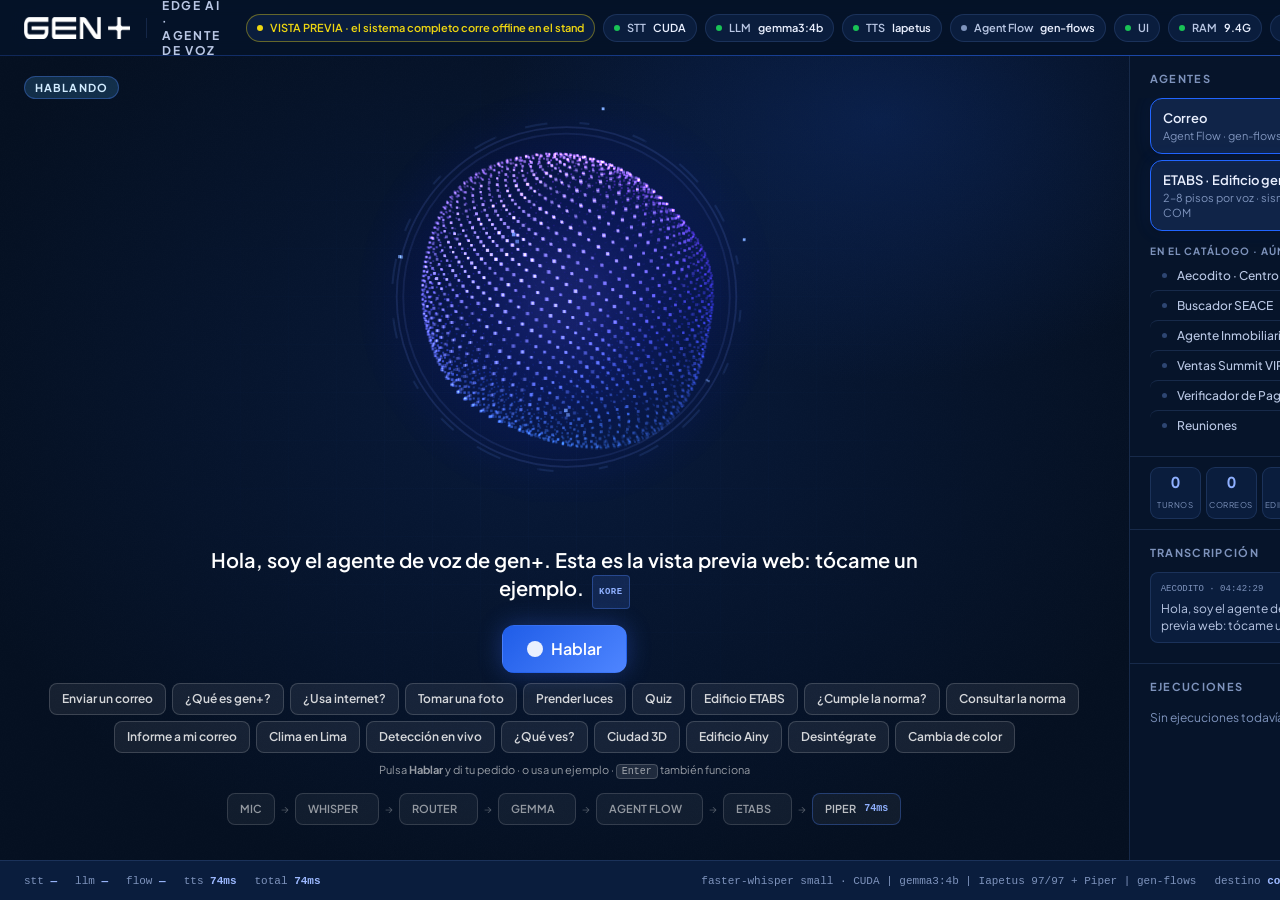
==== commit 127555b3: "Renombra demo.js→showcase.js (404 cacheado en origen de Pages) Co-Authored-By: Claude Opus 4.8 (1M c" ====
--- a/stand/index.html
+++ b/stand/index.html
@@ -730,7 +730,7 @@
   <button id="gestos-cerrar" onclick="gestosOff()" title="Cerrar (Esc)">✕</button>
   <div id="twin-toast"></div>
 </div>
-<script src="static/demo.js"></script>
+<script src="static/showcase.js"></script>
 <script src="static/vendor/xlsx.full.min.js"></script>
 <script src="static/orb.js"></script>
 <script>
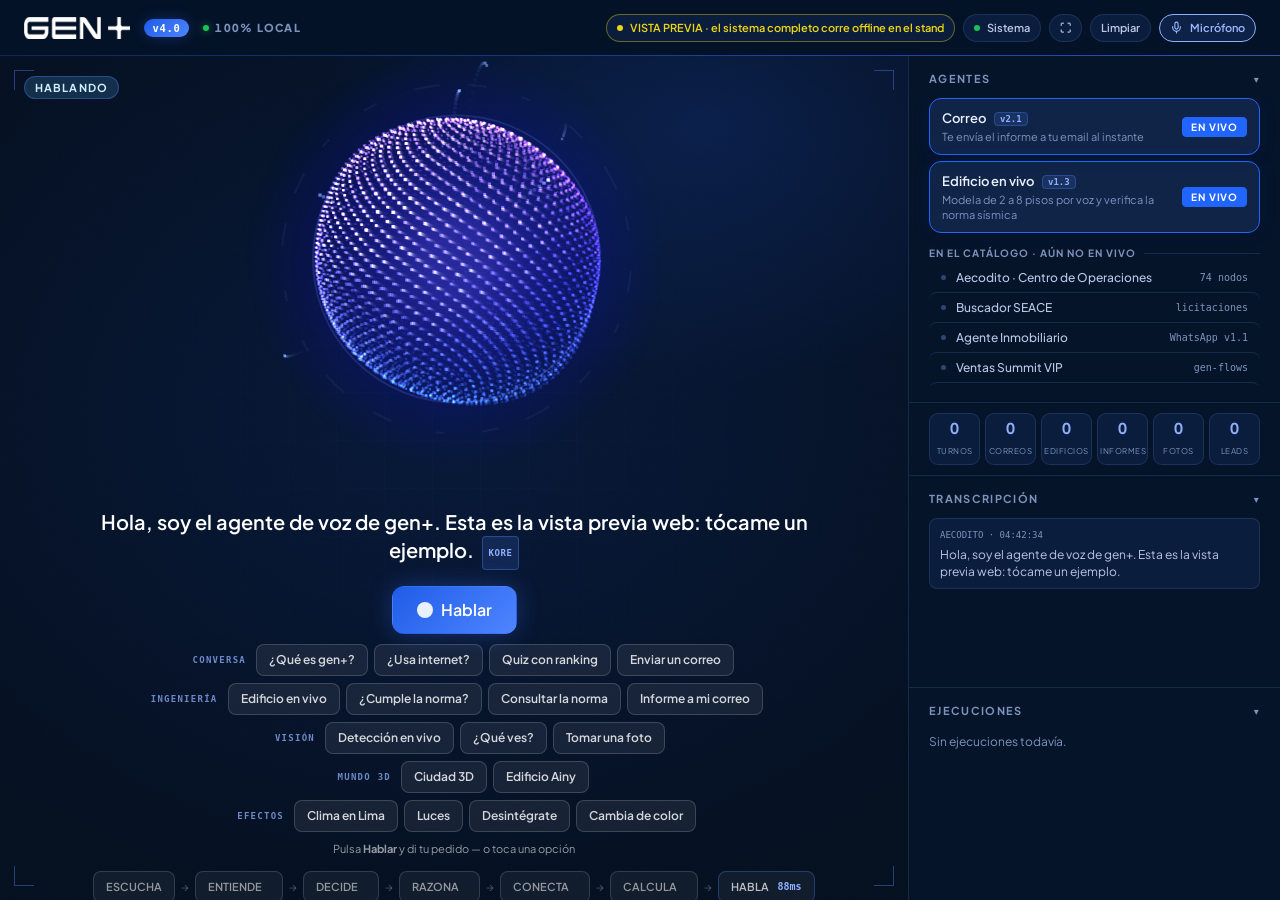
==== commit 48078fc9: "Preview v4 UX: HUD tech, panel Sistema desplegable, funcionalidades por categoría Co-Authored-By: Cl" ====
--- a/stand/index.html
+++ b/stand/index.html
@@ -2,7 +2,7 @@
 <html lang="es" data-theme="dark">
 <meta charset="utf-8">
 <meta name="viewport" content="width=device-width,initial-scale=1">
-<title>gen+ · Edge AI · Agente de voz — vista previa</title>
+<title>gen+ · Agente del stand — vista previa</title>
 
 <style>
   /* ── Plus Jakarta Sans local (el stand es offline: nada de Google Fonts) ───── */
@@ -55,7 +55,7 @@
   .cap{font-size:11px;line-height:14px;font-weight:700;letter-spacing:.12em;text-transform:uppercase;color:var(--text-muted)}
 
   /* ── Estructura: header / escenario+rail / barra telemetría ────────────────── */
-  .app{display:grid;grid-template-rows:56px 1fr 40px;height:100vh}
+  .app{display:grid;grid-template-rows:56px 1fr;height:100vh}
 
   header{
     display:flex;align-items:center;justify-content:space-between;gap:24px;
@@ -70,10 +70,18 @@
     content:"";position:absolute;left:0;right:0;bottom:-1px;height:1px;
     background:var(--gradient-brand);opacity:.55;pointer-events:none;
   }
-  .brand{display:flex;align-items:center;gap:16px}
+  .brand{display:flex;align-items:center;gap:14px}
   .brand img{height:22px;width:auto;display:block}      /* proporción intacta */
-  .brand .sep{width:1px;height:20px;background:var(--border)}
-  .brand .mod{font-size:12px;font-weight:700;letter-spacing:.14em;color:var(--text-secondary)}
+  /* Versión del producto: gradiente de marca, discreto y poderoso */
+  .brand .ver{
+    font-family:var(--font-mono);font-size:10.5px;font-weight:600;letter-spacing:.06em;
+    color:#fff;padding:3px 9px;border-radius:var(--radius-full);
+    background:var(--gradient-cta);box-shadow:0 0 14px rgba(59,110,255,.28)}
+  .brand .net{
+    display:inline-flex;align-items:center;gap:6px;
+    font-size:10.5px;font-weight:800;letter-spacing:.12em;color:var(--text-muted)}
+  .brand .net .led{width:6px;height:6px;border-radius:50%;background:var(--success);
+    box-shadow:0 0 8px rgba(25,195,86,.7);animation:led 2.6s ease-in-out infinite}
 
   .chips{display:flex;align-items:center;gap:8px}
   .chip{
@@ -119,6 +127,28 @@
   .mic-res.ok{border-color:#A8E6C1;background:var(--okB, #E6F9EE)}
   .mic-res.ok b{color:#0B7A34}
 
+  /* ── Panel Sistema (desplegable): la telemetría vive aquí, no a la vista ───── */
+  .sys-panel{position:fixed;top:64px;right:16px;z-index:50;width:420px;background:var(--surface);
+             border:1px solid var(--border-strong);border-radius:var(--radius-xl);
+             box-shadow:0 18px 42px rgba(0,0,0,.6);padding:16px;display:none}
+  .sys-panel.open{display:block}
+  .sys-panel h3{font-size:11px;font-weight:800;letter-spacing:.12em;text-transform:uppercase;
+                color:var(--text-muted);margin:0 0 12px;display:flex;align-items:center;gap:8px}
+  .sys-panel h3 .sys-sub{font-weight:600;letter-spacing:.04em;text-transform:none;opacity:.7}
+  .sys-panel h3 button{margin-left:auto;border:none;background:none;cursor:pointer;color:var(--text-muted);font-size:14px;line-height:1}
+  .sys-chips{display:flex;flex-wrap:wrap;gap:8px}
+  .sys-panel .telem{display:flex;flex-direction:column;gap:8px;margin-top:14px;padding-top:12px;
+                    border-top:1px solid var(--border);
+                    font-family:var(--font-mono);font-size:11px;color:var(--text-muted)}
+  .sys-panel .telem .l,.sys-panel .telem .r{display:flex;flex-wrap:wrap;gap:12px}
+  .sys-panel .telem b{color:var(--blue-medium);font-weight:600}
+  .sys-panel .telem .k{color:var(--text-muted)}
+  /* LED del botón Sistema: verde salvo que el cerebro o la conexión caigan */
+  #sys-led{background:var(--success)}
+  body:has(#c-llm.down) #sys-led,body:has(#c-ws.down) #sys-led{background:var(--danger)}
+  body:has(#c-ram.crit) #sys-led{background:var(--danger)}
+  body:has(#c-ram.warn) #sys-led{background:var(--warning)}
+
   main{display:grid;grid-template-columns:1fr 372px;min-height:0}
 
   /* ── Escenario del orbe ────────────────────────────────────────────────────── */
@@ -184,7 +214,12 @@
   .btn-hablar.rec .ico{animation:lat 1s ease-in-out infinite}
   @keyframes lat{50%{opacity:.35}}
 
-  .ejemplos{display:flex;gap:6px;flex-wrap:wrap;justify-content:center}
+  /* Funcionalidades organizadas por categoría (v4): filas con etiqueta */
+  .ejemplos{display:flex;flex-direction:column;gap:7px;align-items:center}
+  .ej-group{display:flex;gap:6px;flex-wrap:wrap;justify-content:center;align-items:center}
+  .ej-tag{font-size:9px;font-weight:800;letter-spacing:.14em;text-transform:uppercase;
+          color:rgba(143,176,255,.75);min-width:76px;text-align:right;padding-right:4px;
+          font-family:var(--font-mono)}
   /* Dentro del escenario oscuro: blancos translucidos, no los tokens light */
   .btn-ej{height:32px;padding:0 12px;font-size:12px;border-radius:var(--radius-sm);
           background:rgba(255,255,255,.07);color:rgba(255,255,255,.82);border:1px solid rgba(255,255,255,.16)}
@@ -246,6 +281,9 @@
         border-radius:var(--radius-lg);margin-bottom:6px}
   .card.live{border-color:var(--blue-primary);background:var(--blue-ice);
              box-shadow:var(--shadow-sm),0 0 18px rgba(59,110,255,.12)}
+  .vtag{font-family:var(--font-mono);font-size:9px;font-weight:600;color:var(--blue-pale);
+        background:rgba(77,132,255,.14);border:1px solid rgba(77,132,255,.3);
+        border-radius:var(--radius-xs);padding:1px 5px;margin-left:6px;vertical-align:1px}
   .card .n{font-size:13px;font-weight:600;line-height:18px}
   .card .s{font-size:11px;line-height:15px;color:var(--text-muted);margin-top:1px}
   .badge{font-size:10px;font-weight:700;letter-spacing:.08em;padding:3px 8px;border-radius:var(--radius-xs);white-space:nowrap}
@@ -274,29 +312,20 @@
   .st.ok{color:#0B7A34} .st.bad{color:#A81210} .st.wait{color:var(--blue-medium)}
   .empty{font-size:12px;color:var(--text-muted);padding:4px 0}
 
-  /* ── Barra de telemetría ───────────────────────────────────────────────────── */
-  .telem{display:flex;align-items:center;justify-content:space-between;gap:16px;
-         padding:0 24px;background:var(--surface-subtle);border-top:1px solid var(--border);
-         font-family:var(--font-mono);font-size:11px;color:var(--text-muted);overflow:hidden;white-space:nowrap}
-  .telem .l,.telem .r{display:flex;align-items:center;gap:18px}
-  .telem b{color:var(--blue-medium);font-weight:600}
-  .telem .k{color:var(--text-muted)}
+  /* (la telemetría vive dentro del panel Sistema; ver .sys-panel .telem) */
 </style>
 
 <div class="app">
   <header>
     <div class="brand">
       <img src="static/gen-logo-white.png" alt="gen+">
-      <span class="sep"></span>
-      <span class="mod">EDGE AI · AGENTE DE VOZ</span>
+      <span class="ver">v4.0</span>
+      <span class="net"><span class="led"></span>100% LOCAL</span>
     </div>
     <div class="chips" id="chips">
-      <span class="chip" id="c-stt"><span class="led"></span>STT <b>—</b></span>
-      <span class="chip" id="c-llm"><span class="led"></span>LLM <b>—</b></span>
-      <span class="chip" id="c-tts"><span class="led"></span>TTS <b>—</b></span>
-      <span class="chip" id="c-flow"><span class="led"></span>Agent Flow <b>—</b></span>
-      <span class="chip" id="c-ws"><span class="led"></span>UI</span>
-      <span class="chip ram" id="c-ram" title="RAM libre del equipo — el riesgo #1 del stand"><span class="led"></span>RAM <b id="ram-v">—</b></span>
+      <button class="chip kbtn" id="btn-sys" title="Estado del sistema">
+        <span class="led" id="sys-led"></span>Sistema
+      </button>
       <button class="chip kbtn" id="btn-full" title="Pantalla completa (modo stand)">⛶</button>
       <button class="chip kbtn" id="btn-limpiar" title="Limpiar pantalla entre visitantes">Limpiar</button>
       <button class="chip mic-btn" id="btn-mic" title="Configurar micrófono">
@@ -308,6 +337,33 @@
       </button>
     </div>
   </header>
+
+  <!-- Panel Sistema (desplegable): telemetría técnica fuera de la vista del visitante -->
+  <div class="sys-panel" id="sys-panel">
+    <h3>Sistema <span class="sys-sub">telemetría del equipo</span> <button id="sys-close" aria-label="Cerrar">✕</button></h3>
+    <div class="sys-chips">
+      <span class="chip" id="c-stt"><span class="led"></span>Oído <b>—</b></span>
+      <span class="chip" id="c-llm"><span class="led"></span>Cerebro <b>—</b></span>
+      <span class="chip" id="c-tts"><span class="led"></span>Voz <b>—</b></span>
+      <span class="chip" id="c-flow"><span class="led"></span>Agent Flow <b>—</b></span>
+      <span class="chip" id="c-ws"><span class="led"></span>Pantalla</span>
+      <span class="chip ram" id="c-ram" title="RAM libre del equipo"><span class="led"></span>RAM <b id="ram-v">—</b></span>
+    </div>
+    <div class="telem">
+      <div class="l">
+        <span><span class="k">oído</span> <b id="t-stt">—</b></span>
+        <span><span class="k">cerebro</span> <b id="t-llm">—</b></span>
+        <span><span class="k">flow</span> <b id="t-flow">—</b></span>
+        <span><span class="k">voz</span> <b id="t-tts">—</b></span>
+        <span><span class="k">total</span> <b id="t-total">—</b></span>
+      </div>
+      <div class="r">
+        <span id="t-stack" class="k">—</span>
+        <span><span class="k">destino</span> <b id="t-to">—</b></span>
+        <span><span class="k">uptime</span> <b id="t-up">00:00</b></span>
+      </div>
+    </div>
+  </div>
 
   <div class="modal-bg" id="em-modal">
     <div class="modal">
@@ -388,37 +444,52 @@
           <span class="ico"></span><span id="btn-hablar-t">Hablar</span>
         </button>
         <div class="ejemplos" id="ejemplos">
-          <button class="gen-button btn-ej" data-cool="20000"
-                  data-t="envía un correo contando que estoy en el stand de gen+ en el AI Construction Summit">
-            Enviar un correo</button>
-          <button class="gen-button btn-ej" data-t="¿qué es gen+?">¿Qué es gen+?</button>
-          <button class="gen-button btn-ej" data-t="¿esto usa internet?">¿Usa internet?</button>
-          <button class="gen-button btn-ej" data-t="tómame una foto">Tomar una foto</button>
-          <button class="gen-button btn-ej" data-t="prende las luces">Prender luces</button>
-          <button class="gen-button btn-ej" data-t="inicia el quiz">Quiz</button>
-          <button class="gen-button btn-ej" data-cool="120000" data-t="modela un edificio de 8 pisos en etabs">Edificio ETABS</button>
-          <button class="gen-button btn-ej" data-t="cumple las derivas">¿Cumple la norma?</button>
-          <button class="gen-button btn-ej" data-cool="10000" data-t="según la norma, ¿cuál es la deriva máxima en concreto armado?">Consultar la norma</button>
-          <button class="gen-button btn-ej" data-cool="60000" data-t="envíame el informe del edificio">Informe a mi correo</button>
-          <button class="gen-button btn-ej" data-t="¿qué temperatura hace en lima?">Clima en Lima</button>
-          <button class="gen-button btn-ej" data-cool="15000" data-t="activa la cámara de detección">Detección en vivo</button>
-          <button class="gen-button btn-ej" data-cool="12000" data-t="¿qué ves?">¿Qué ves?</button>
-          <button class="gen-button btn-ej" data-cool="10000" data-t="abre la ciudad">Ciudad 3D</button>
-          <button class="gen-button btn-ej" data-cool="10000" data-t="abre el edificio de ainy">Edificio Ainy</button>
-          <button class="gen-button btn-ej" data-t="desintégrate">Desintégrate</button>
-          <button class="gen-button btn-ej" data-t="cambia de color">Cambia de color</button>
+          <div class="ej-group">
+            <span class="ej-tag">Conversa</span>
+            <button class="gen-button btn-ej" data-t="¿qué es gen+?">¿Qué es gen+?</button>
+            <button class="gen-button btn-ej" data-t="¿esto usa internet?">¿Usa internet?</button>
+            <button class="gen-button btn-ej" data-t="inicia el quiz">Quiz con ranking</button>
+            <button class="gen-button btn-ej" data-cool="20000"
+                    data-t="envía un correo contando que estoy en el stand de gen+ en el AI Construction Summit">
+              Enviar un correo</button>
+          </div>
+          <div class="ej-group">
+            <span class="ej-tag">Ingeniería</span>
+            <button class="gen-button btn-ej" data-cool="120000" data-t="modela un edificio de 8 pisos en etabs">Edificio en vivo</button>
+            <button class="gen-button btn-ej" data-t="cumple las derivas">¿Cumple la norma?</button>
+            <button class="gen-button btn-ej" data-cool="10000" data-t="según la norma, ¿cuál es la deriva máxima en concreto armado?">Consultar la norma</button>
+            <button class="gen-button btn-ej" data-cool="60000" data-t="envíame el informe del edificio">Informe a mi correo</button>
+          </div>
+          <div class="ej-group">
+            <span class="ej-tag">Visión</span>
+            <button class="gen-button btn-ej" data-cool="15000" data-t="activa la cámara de detección">Detección en vivo</button>
+            <button class="gen-button btn-ej" data-cool="12000" data-t="¿qué ves?">¿Qué ves?</button>
+            <button class="gen-button btn-ej" data-t="tómame una foto">Tomar una foto</button>
+          </div>
+          <div class="ej-group">
+            <span class="ej-tag">Mundo 3D</span>
+            <button class="gen-button btn-ej" data-cool="10000" data-t="abre la ciudad">Ciudad 3D</button>
+            <button class="gen-button btn-ej" data-cool="10000" data-t="abre el edificio de ainy">Edificio Ainy</button>
+          </div>
+          <div class="ej-group">
+            <span class="ej-tag">Efectos</span>
+            <button class="gen-button btn-ej" data-t="¿qué temperatura hace en lima?">Clima en Lima</button>
+            <button class="gen-button btn-ej" data-t="prende las luces">Luces</button>
+            <button class="gen-button btn-ej" data-t="desintégrate">Desintégrate</button>
+            <button class="gen-button btn-ej" data-t="cambia de color">Cambia de color</button>
+          </div>
         </div>
-        <div class="hint-k">Pulsa <b>Hablar</b> y di tu pedido · o usa un ejemplo · <kbd>Enter</kbd> también funciona</div>
+        <div class="hint-k">Pulsa <b>Hablar</b> y di tu pedido — o toca una opción</div>
       </div>
 
       <div class="pipe" id="pipe">
-        <span class="node" data-s="mic">MIC</span><span class="arrow">→</span>
-        <span class="node" data-s="stt">WHISPER<span class="ms"></span></span><span class="arrow">→</span>
-        <span class="node" data-s="router">ROUTER<span class="ms"></span></span><span class="arrow">→</span>
-        <span class="node" data-s="llm">GEMMA<span class="ms"></span></span><span class="arrow">→</span>
-        <span class="node" data-s="flow">AGENT FLOW<span class="ms"></span></span><span class="arrow">→</span>
-        <span class="node" data-s="etabs">ETABS<span class="ms"></span></span><span class="arrow">→</span>
-        <span class="node" data-s="tts">PIPER<span class="ms"></span></span>
+        <span class="node" data-s="mic">ESCUCHA</span><span class="arrow">→</span>
+        <span class="node" data-s="stt">ENTIENDE<span class="ms"></span></span><span class="arrow">→</span>
+        <span class="node" data-s="router">DECIDE<span class="ms"></span></span><span class="arrow">→</span>
+        <span class="node" data-s="llm">RAZONA<span class="ms"></span></span><span class="arrow">→</span>
+        <span class="node" data-s="flow">CONECTA<span class="ms"></span></span><span class="arrow">→</span>
+        <span class="node" data-s="etabs">CALCULA<span class="ms"></span></span><span class="arrow">→</span>
+        <span class="node" data-s="tts">HABLA<span class="ms"></span></span>
       </div>
     </div>
 
@@ -427,11 +498,11 @@
         <h2 class="cap">Agentes</h2>
         <div class="scroll">
           <div class="card live">
-            <div><div class="n">Correo</div><div class="s">Agent Flow · gen-flows · webhook</div></div>
+            <div><div class="n">Correo <span class="vtag">v2.1</span></div><div class="s">Te envía el informe a tu email al instante</div></div>
             <span class="badge on">EN VIVO</span>
           </div>
           <div class="card live">
-            <div><div class="n">ETABS · Edificio gen+</div><div class="s">2–8 pisos por voz · sismo E.030 · derivas · COM</div></div>
+            <div><div class="n">Edificio en vivo <span class="vtag">v1.3</span></div><div class="s">Modela de 2 a 8 pisos por voz y verifica la norma sísmica</div></div>
             <span class="badge on">EN VIVO</span>
           </div>
 
@@ -466,21 +537,6 @@
       </section>
     </aside>
   </main>
-
-  <div class="telem">
-    <div class="l">
-      <span><span class="k">stt</span> <b id="t-stt">—</b></span>
-      <span><span class="k">llm</span> <b id="t-llm">—</b></span>
-      <span><span class="k">flow</span> <b id="t-flow">—</b></span>
-      <span><span class="k">tts</span> <b id="t-tts">—</b></span>
-      <span><span class="k">total</span> <b id="t-total">—</b></span>
-    </div>
-    <div class="r">
-      <span id="t-stack" class="k">—</span>
-      <span><span class="k">destino</span> <b id="t-to">—</b></span>
-      <span><span class="k">uptime</span> <b id="t-up">00:00</b></span>
-    </div>
-  </div>
 </div>
 
 <style>
@@ -1474,4 +1530,57 @@
     } finally { b.disabled = false; b.textContent = 'Exportar PDF'; }
   }
 </script>
+
+<style>
+  /* ═══ v4 UX (17-jul): HUD tech + paneles desplegables — capa ADITIVA ═══════ */
+
+  /* Brackets HUD en las esquinas del escenario: firma tecnológica sobria */
+  .stage::before{content:"";position:absolute;inset:14px;pointer-events:none;opacity:.4;
+    background:
+      linear-gradient(var(--blue-light),var(--blue-light)) left 0 top 0/20px 1px,
+      linear-gradient(var(--blue-light),var(--blue-light)) left 0 top 0/1px 20px,
+      linear-gradient(var(--blue-light),var(--blue-light)) right 0 top 0/20px 1px,
+      linear-gradient(var(--blue-light),var(--blue-light)) right 0 top 0/1px 20px,
+      linear-gradient(var(--blue-light),var(--blue-light)) left 0 bottom 0/20px 1px,
+      linear-gradient(var(--blue-light),var(--blue-light)) left 0 bottom 0/1px 20px,
+      linear-gradient(var(--blue-light),var(--blue-light)) right 0 bottom 0/20px 1px,
+      linear-gradient(var(--blue-light),var(--blue-light)) right 0 bottom 0/1px 20px;
+    background-repeat:no-repeat}
+
+  /* Rail con secciones desplegables (chevron en cada título) */
+  .rail{display:flex !important;flex-direction:column}
+  .rail section{flex:none;display:flex;flex-direction:column;min-height:0}
+  .rail section.grow{flex:1}
+  .rail section.closed{flex:none !important}
+  .rail section.closed > :not(h2){display:none !important}
+  .rail section:first-of-type .scroll{max-height:32vh}
+  h2.cap.tgl{cursor:pointer;display:flex;align-items:center;user-select:none;
+    transition:color 160ms ease}
+  h2.cap.tgl:hover{color:var(--blue-pale)}
+  .tgl .chev{margin-left:auto;font-size:10px;color:var(--text-muted);
+    transition:transform 200ms ease}
+  section.closed .tgl .chev{transform:rotate(-90deg)}
+</style>
+<script>
+  /* v4 UX: panel Sistema + secciones desplegables (capa aditiva, no toca el core) */
+  (function () {
+    var sys = document.getElementById('sys-panel');
+    var btn = document.getElementById('btn-sys');
+    if (btn && sys) {
+      btn.onclick = function () { sys.classList.toggle('open'); };
+      var x = document.getElementById('sys-close');
+      if (x) x.onclick = function () { sys.classList.remove('open'); };
+    }
+    document.querySelectorAll('.rail section').forEach(function (sec) {
+      var h = sec.querySelector('h2.cap');
+      if (!h) return;
+      if (sec.querySelector('#tr') || sec.querySelector('#execs')) sec.classList.add('grow');
+      h.classList.add('tgl');
+      var c = document.createElement('span');
+      c.className = 'chev'; c.textContent = '▾';
+      h.appendChild(c);
+      h.addEventListener('click', function () { sec.classList.toggle('closed'); });
+    });
+  })();
+</script>
 </html>
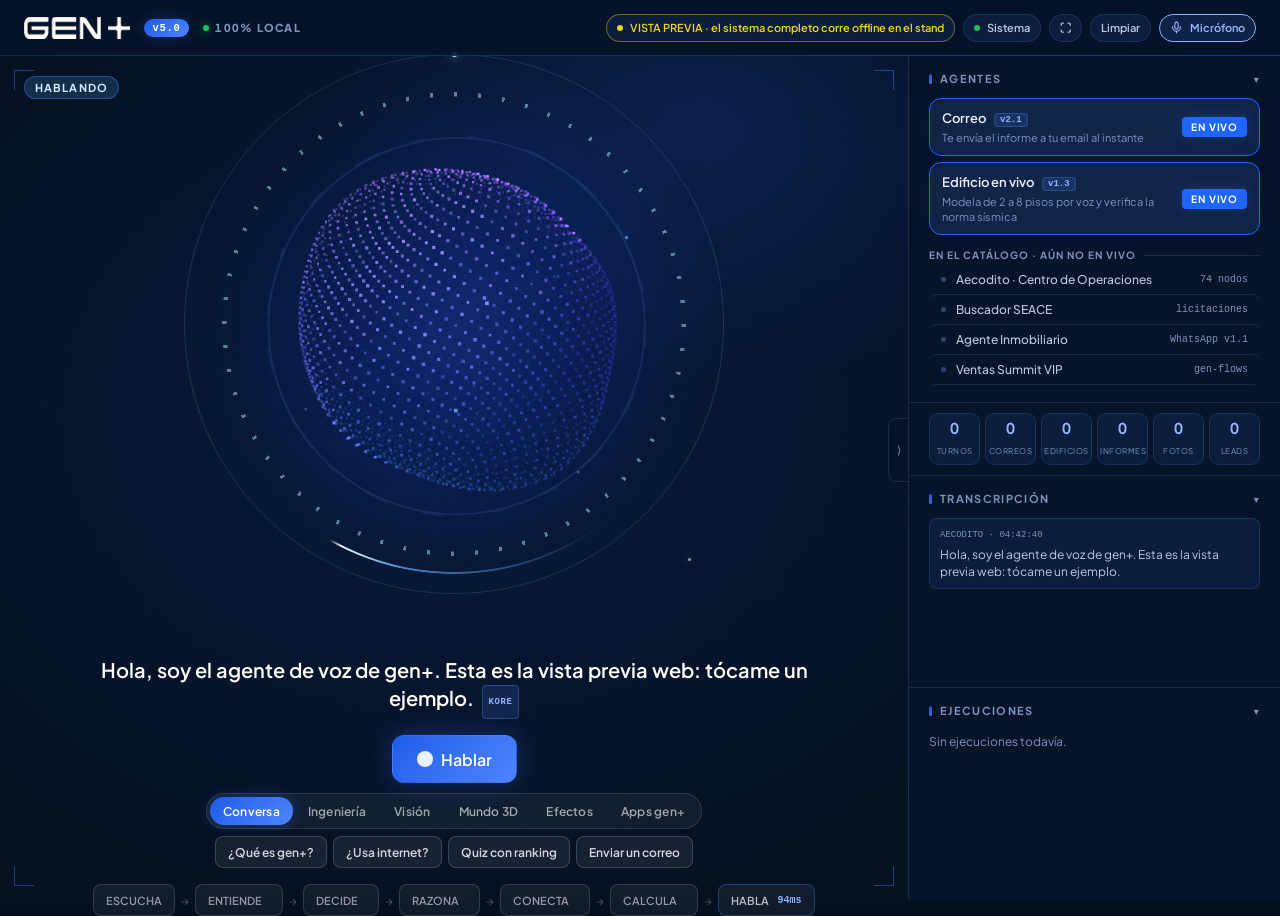
==== commit 5b040ed0: "Preview v5: orbe con aros HUD, filtros por categoria, panel ocultable, Apps gen+ Co-Authored-By: Cla" ====
--- a/stand/index.html
+++ b/stand/index.html
@@ -2,7 +2,7 @@
 <html lang="es" data-theme="dark">
 <meta charset="utf-8">
 <meta name="viewport" content="width=device-width,initial-scale=1">
-<title>gen+ · Agente del stand — vista previa</title>
+<title>gen+ · Agente del stand — vista previa v5.0</title>
 
 <style>
   /* ── Plus Jakarta Sans local (el stand es offline: nada de Google Fonts) ───── */
@@ -319,7 +319,7 @@
   <header>
     <div class="brand">
       <img src="static/gen-logo-white.png" alt="gen+">
-      <span class="ver">v4.0</span>
+      <span class="ver">v5.0</span>
       <span class="net"><span class="led"></span>100% LOCAL</span>
     </div>
     <div class="chips" id="chips">
@@ -404,6 +404,7 @@
   <main>
     <div class="stage">
       <div class="grid-bg"></div>
+      <div class="scan"></div>
       <div class="estado"><span class="pill" id="pill">EN REPOSO</span></div>
       <div id="attract-badge"><span class="wave">👋</span><span id="attract-txt">Acércate y háblame</span></div>
       <div id="clima-card">
@@ -433,7 +434,14 @@
         <div id="norma-a">Consultando la norma…</div>
         <div id="norma-src"></div>
       </div>
-      <canvas id="orb"></canvas>
+      <div class="orb-shell">
+        <div class="orb-halo"></div>
+        <div class="orb-ring r1"></div>
+        <div class="orb-ring r2"></div>
+        <div class="orb-ring r3"></div>
+        <div class="orb-pulse"></div>
+        <canvas id="orb"></canvas>
+      </div>
       <div class="caption">
         <div class="you" id="you"></div>
         <div class="agent"><span id="agent"></span><span id="voz"></span></div>
@@ -444,8 +452,15 @@
           <span class="ico"></span><span id="btn-hablar-t">Hablar</span>
         </button>
         <div class="ejemplos" id="ejemplos">
-          <div class="ej-group">
-            <span class="ej-tag">Conversa</span>
+          <div class="ej-tabs" id="ej-tabs" role="tablist" aria-label="Categorías">
+            <button class="ej-tab on" data-cat="conversa">Conversa</button>
+            <button class="ej-tab" data-cat="ingenieria">Ingeniería</button>
+            <button class="ej-tab" data-cat="vision">Visión</button>
+            <button class="ej-tab" data-cat="mundo3d">Mundo 3D</button>
+            <button class="ej-tab" data-cat="efectos">Efectos</button>
+            <button class="ej-tab" data-cat="apps">Apps gen+</button>
+          </div>
+          <div class="ej-panel on" data-cat="conversa">
             <button class="gen-button btn-ej" data-t="¿qué es gen+?">¿Qué es gen+?</button>
             <button class="gen-button btn-ej" data-t="¿esto usa internet?">¿Usa internet?</button>
             <button class="gen-button btn-ej" data-t="inicia el quiz">Quiz con ranking</button>
@@ -453,33 +468,34 @@
                     data-t="envía un correo contando que estoy en el stand de gen+ en el AI Construction Summit">
               Enviar un correo</button>
           </div>
-          <div class="ej-group">
-            <span class="ej-tag">Ingeniería</span>
+          <div class="ej-panel" data-cat="ingenieria">
             <button class="gen-button btn-ej" data-cool="120000" data-t="modela un edificio de 8 pisos en etabs">Edificio en vivo</button>
             <button class="gen-button btn-ej" data-t="cumple las derivas">¿Cumple la norma?</button>
             <button class="gen-button btn-ej" data-cool="10000" data-t="según la norma, ¿cuál es la deriva máxima en concreto armado?">Consultar la norma</button>
             <button class="gen-button btn-ej" data-cool="60000" data-t="envíame el informe del edificio">Informe a mi correo</button>
           </div>
-          <div class="ej-group">
-            <span class="ej-tag">Visión</span>
+          <div class="ej-panel" data-cat="vision">
             <button class="gen-button btn-ej" data-cool="15000" data-t="activa la cámara de detección">Detección en vivo</button>
             <button class="gen-button btn-ej" data-cool="12000" data-t="¿qué ves?">¿Qué ves?</button>
             <button class="gen-button btn-ej" data-t="tómame una foto">Tomar una foto</button>
           </div>
-          <div class="ej-group">
-            <span class="ej-tag">Mundo 3D</span>
+          <div class="ej-panel" data-cat="mundo3d">
             <button class="gen-button btn-ej" data-cool="10000" data-t="abre la ciudad">Ciudad 3D</button>
             <button class="gen-button btn-ej" data-cool="10000" data-t="abre el edificio de ainy">Edificio Ainy</button>
           </div>
-          <div class="ej-group">
-            <span class="ej-tag">Efectos</span>
+          <div class="ej-panel" data-cat="efectos">
             <button class="gen-button btn-ej" data-t="¿qué temperatura hace en lima?">Clima en Lima</button>
             <button class="gen-button btn-ej" data-t="prende las luces">Luces</button>
             <button class="gen-button btn-ej" data-t="desintégrate">Desintégrate</button>
             <button class="gen-button btn-ej" data-t="cambia de color">Cambia de color</button>
           </div>
+          <div class="ej-panel" data-cat="apps">
+            <a class="btn-app" href="leaderboard.html" target="_blank" rel="noopener">Ranking del día</a>
+            <a class="btn-app" href="https://apalpan.github.io/gen-plus-ai-process/" target="_blank" rel="noopener">AI Process <span class="ext">↗</span></a>
+            <a class="btn-app" href="https://apalpan.github.io/aecode-visionpro-live/" target="_blank" rel="noopener">VisionPro en vivo <span class="ext">↗</span></a>
+            <a class="btn-app" href="https://apalpan.github.io/aecode-visionpro-computervision-lab/" target="_blank" rel="noopener">Visión computacional <span class="ext">↗</span></a>
+          </div>
         </div>
-        <div class="hint-k">Pulsa <b>Hablar</b> y di tu pedido — o toca una opción</div>
       </div>
 
       <div class="pipe" id="pipe">
@@ -537,6 +553,7 @@
       </section>
     </aside>
   </main>
+  <button id="rail-tgl" title="Mostrar / ocultar panel" aria-label="Panel lateral"><span class="chev">⟩</span></button>
 </div>
 
 <style>
@@ -1583,4 +1600,136 @@
     });
   })();
 </script>
+
+<style>
+  /* ═══ v5 UX (17-jul): minimal + orbe protagonista — capa ADITIVA ══════════════
+     Los 17 botones ya no compiten con el orbe: filtros por categoría (uno a la vez),
+     el panel derecho se esconde con un botón, y el orbe gana aros HUD reactivos. */
+  :root{--rail-w:372px}
+
+  /* El orbe crece: es el protagonista (orb.js re-rasteriza vía ResizeObserver) */
+  canvas#orb{width:min(50vmin,470px);height:min(50vmin,470px)}
+
+  /* ── Filtros de acciones: segmented control, solo la categoría activa ──────── */
+  .ej-tabs{display:inline-flex;gap:2px;padding:3px;border-radius:var(--radius-full);
+    background:rgba(255,255,255,.05);border:1px solid rgba(255,255,255,.12)}
+  .ej-tab{height:28px;padding:0 13px;border:none;border-radius:var(--radius-full);cursor:pointer;
+    font:600 11.5px var(--font-jakarta);letter-spacing:.02em;color:rgba(255,255,255,.6);
+    background:transparent;transition:color 160ms ease,background-color 160ms ease}
+  .ej-tab:hover{color:#fff}
+  .ej-tab:focus-visible{outline:none;box-shadow:0 0 0 3px var(--focus-ring)}
+  .ej-tab.on{background:var(--gradient-cta);color:#fff;box-shadow:0 0 14px rgba(59,110,255,.3)}
+  .ej-panel{display:none;gap:6px;flex-wrap:wrap;justify-content:center;align-items:center}
+  .ej-panel.on{display:flex;animation:panelIn 240ms cubic-bezier(.2,.9,.3,1)}
+  @keyframes panelIn{from{opacity:0;transform:translateY(4px)}}
+  .btn-app{display:inline-flex;align-items:center;gap:6px;height:32px;padding:0 12px;
+    border-radius:var(--radius-sm);text-decoration:none;font:500 12px var(--font-jakarta);
+    background:rgba(255,255,255,.07);color:rgba(255,255,255,.82);border:1px solid rgba(255,255,255,.16);
+    transition:background-color .2s,border-color .2s,color .2s,transform .15s}
+  .btn-app:hover{background:rgba(77,132,255,.18);border-color:rgba(77,132,255,.45);color:#fff;transform:translateY(-1px)}
+  .btn-app .ext{font-size:10px;color:var(--blue-pale);opacity:.8}
+
+  /* Pipeline: casi invisible en reposo, despierta cuando el agente trabaja */
+  .pipe{opacity:.42;transition:opacity .5s ease}
+  .pipe:has(.node.on),.pipe:has(.node.done){opacity:1}
+
+  /* ── Panel derecho: esconder / abrir con un botón en el borde ──────────────── */
+  main{transition:grid-template-columns 360ms cubic-bezier(.2,.9,.3,1)}
+  .rail{overflow:hidden;min-width:0}
+  body.rail-off main{grid-template-columns:1fr 0px}
+  body.rail-off .rail{border-left-color:transparent}
+  #rail-tgl{position:fixed;top:50%;right:var(--rail-w);transform:translateY(-50%);z-index:30;
+    width:20px;height:64px;border:1px solid var(--border);border-right:none;
+    border-radius:8px 0 0 8px;cursor:pointer;color:var(--text-muted);
+    background:rgba(6,20,42,.85);backdrop-filter:blur(8px);-webkit-backdrop-filter:blur(8px);
+    display:flex;align-items:center;justify-content:center;padding:0;
+    transition:right 360ms cubic-bezier(.2,.9,.3,1),color 160ms ease,background-color 160ms ease}
+  #rail-tgl:hover{color:#fff;background:rgba(77,132,255,.25)}
+  #rail-tgl:focus-visible{outline:none;box-shadow:0 0 0 3px var(--focus-ring)}
+  #rail-tgl .chev{font-size:11px;line-height:1;transition:transform 360ms ease}
+  body.rail-off #rail-tgl{right:0}
+  body.rail-off #rail-tgl .chev{transform:rotate(180deg)}
+
+  /* ── Orbe: halo que respira + aro de ticks + arco cometa + órbita con satélites ─ */
+  .orb-shell{position:relative;flex:none;display:grid;place-items:center}
+  .orb-shell > *{grid-area:1/1}
+  .orb-halo,.orb-ring,.orb-pulse{pointer-events:none;border-radius:50%;aspect-ratio:1}
+  .orb-halo{width:128%;
+    background:radial-gradient(circle,rgba(33,101,255,.15) 0%,rgba(33,101,255,.05) 45%,transparent 68%);
+    animation:haloB 6.5s ease-in-out infinite}
+  @keyframes haloB{50%{opacity:.55;transform:scale(1.05)}}
+  .orb-ring{opacity:.5;transition:opacity .6s ease,filter .6s ease}
+  .orb-ring.r1{width:103%;
+    background:repeating-conic-gradient(rgba(122,168,255,.55) 0deg .7deg,transparent .7deg 6deg);
+    -webkit-mask:radial-gradient(closest-side,transparent calc(100% - 5px),#000 calc(100% - 4px));
+            mask:radial-gradient(closest-side,transparent calc(100% - 5px),#000 calc(100% - 4px));
+    animation:spin 90s linear infinite}
+  .orb-ring.r2{width:111%;
+    background:conic-gradient(from 210deg,transparent 0 290deg,rgba(77,132,255,.04) 298deg,
+      rgba(77,132,255,.75) 342deg,#BACFFF 357deg,transparent 360deg);
+    -webkit-mask:radial-gradient(closest-side,transparent calc(100% - 2.5px),#000 calc(100% - 1.5px));
+            mask:radial-gradient(closest-side,transparent calc(100% - 2.5px),#000 calc(100% - 1.5px));
+    animation:spin 14s linear infinite}
+  .orb-ring.r3{width:120%;border:1px solid rgba(122,168,255,.14);position:relative;
+    animation:spin 46s linear infinite reverse}
+  .orb-ring.r3::before,.orb-ring.r3::after{content:"";position:absolute;border-radius:50%;
+    background:#8FB0FF;box-shadow:0 0 10px rgba(143,176,255,.9)}
+  .orb-ring.r3::before{width:5px;height:5px;top:-3px;left:50%;margin-left:-2.5px}
+  .orb-ring.r3::after{width:3px;height:3px;bottom:6%;right:6%;opacity:.7}
+  @keyframes spin{to{transform:rotate(360deg)}}
+  /* Pulso que emana del orbe mientras habla o ejecuta */
+  .orb-pulse{width:100%;border:1.5px solid rgba(109,149,255,.55);opacity:0}
+  .stage:has(#pill[data-s="speaking"]) .orb-pulse,
+  .stage:has(#pill[data-s="executing"]) .orb-pulse{animation:orbPulse 1.6s ease-out infinite}
+  @keyframes orbPulse{0%{opacity:.65;transform:scale(.98)}100%{opacity:0;transform:scale(1.22)}}
+  /* Los aros despiertan con el agente (sin reiniciar el giro: solo luz) */
+  .stage:has(#pill[data-s="listening"]) .orb-ring,
+  .stage:has(#pill[data-s="transcribing"]) .orb-ring,
+  .stage:has(#pill[data-s="thinking"]) .orb-ring,
+  .stage:has(#pill[data-s="speaking"]) .orb-ring,
+  .stage:has(#pill[data-s="executing"]) .orb-ring{opacity:.95;filter:brightness(1.35)}
+
+  /* ── Detalles sutiles en toda la página ────────────────────────────────────── */
+  /* Barrido de luz vertical, apenas perceptible */
+  .scan{position:absolute;inset:0;pointer-events:none;overflow:hidden}
+  .scan::before{content:"";position:absolute;left:0;right:0;top:0;height:140px;
+    background:linear-gradient(180deg,transparent,rgba(77,132,255,.045) 50%,transparent);
+    transform:translateY(-160px);animation:scanY 15s linear infinite}
+  @keyframes scanY{to{transform:translateY(110vh)}}
+  /* El hairline de marca del header respira lentamente */
+  header::after{background-size:220% 100%;animation:hairShift 22s linear infinite}
+  @keyframes hairShift{to{background-position:-220% 0}}
+  /* Chips del header con lift al pasar */
+  .chip{transition:background-color 160ms ease,color 160ms ease,transform 160ms ease,border-color 160ms ease}
+  .kbtn:hover,.mic-btn:hover{transform:translateY(-1px)}
+  /* Tick de marca en los títulos del panel */
+  h2.cap.tgl::before{content:"";width:3px;height:10px;border-radius:2px;
+    background:var(--gradient-cta);margin-right:8px;flex:none;opacity:.85}
+  /* Métricas del stand con vida */
+  .sstat{transition:border-color 200ms ease,transform 200ms ease}
+  .sstat:hover{border-color:rgba(77,132,255,.4);transform:translateY(-1px)}
+  /* El badge EN VIVO respira */
+  .badge.on{box-shadow:0 0 12px rgba(33,101,255,.28);animation:badgeGlow 3.2s ease-in-out infinite}
+  @keyframes badgeGlow{50%{box-shadow:0 0 18px rgba(33,101,255,.45)}}
+
+  @media (prefers-reduced-motion:reduce){
+    .orb-ring,.orb-halo,.orb-pulse,.scan::before,header::after,.badge.on{animation:none !important}
+  }
+</style>
+<script>
+  /* v5 UX: filtros de acciones + panel derecho ocultable (capa aditiva) */
+  (function () {
+    var tabs = document.querySelectorAll('.ej-tab');
+    tabs.forEach(function (t) {
+      t.addEventListener('click', function () {
+        tabs.forEach(function (x) { x.classList.toggle('on', x === t); });
+        document.querySelectorAll('.ej-panel').forEach(function (p) {
+          p.classList.toggle('on', p.dataset.cat === t.dataset.cat);
+        });
+      });
+    });
+    var tgl = document.getElementById('rail-tgl');
+    if (tgl) tgl.onclick = function () { document.body.classList.toggle('rail-off'); };
+  })();
+</script>
 </html>
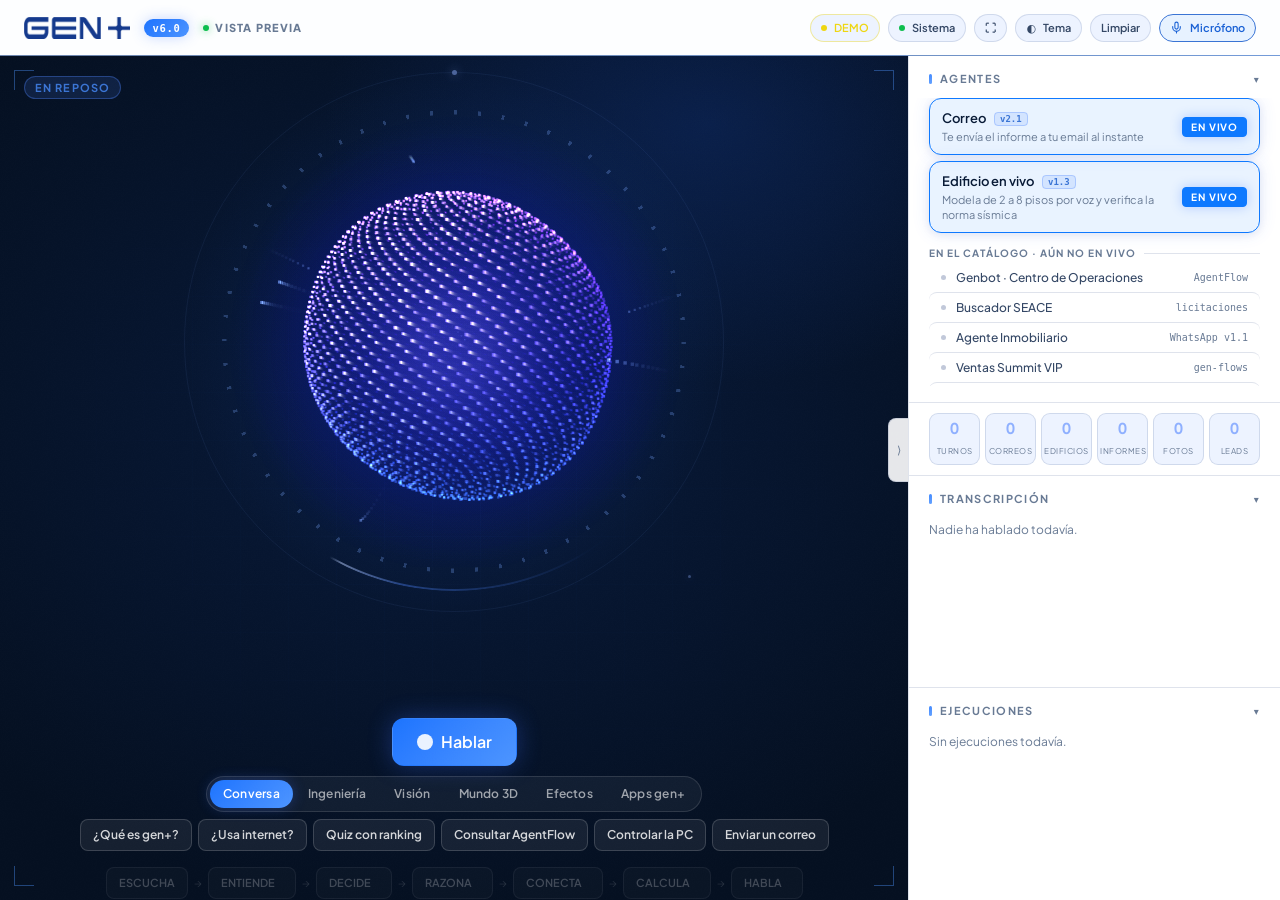
==== commit c0b0dda8: "feat: deploy Genbot v6 interactive stand preview" ====
--- a/stand/index.html
+++ b/stand/index.html
@@ -2,37 +2,54 @@
 <html lang="es" data-theme="dark">
 <meta charset="utf-8">
 <meta name="viewport" content="width=device-width,initial-scale=1">
-<title>gen+ · Agente del stand — vista previa v5.0</title>
+<title>Genbot · Edge Voice Agent · gen+</title>
+<script>
+  (function(){
+    var saved = localStorage.getItem('genbot-theme');
+    var systemDark = window.matchMedia && window.matchMedia('(prefers-color-scheme: dark)').matches;
+    document.documentElement.dataset.theme = saved || (systemDark ? 'dark' : 'light');
+  })();
+</script>
 
 <style>
   /* ── Plus Jakarta Sans local (el stand es offline: nada de Google Fonts) ───── */
-  @font-face{font-family:"Plus Jakarta Sans";src:url("static/fonts/PlusJakartaSans-Regular.woff2") format("woff2");font-weight:400;font-display:block}
-  @font-face{font-family:"Plus Jakarta Sans";src:url("static/fonts/PlusJakartaSans-Medium.woff2") format("woff2");font-weight:500;font-display:block}
-  @font-face{font-family:"Plus Jakarta Sans";src:url("static/fonts/PlusJakartaSans-SemiBold.woff2") format("woff2");font-weight:600;font-display:block}
-  @font-face{font-family:"Plus Jakarta Sans";src:url("static/fonts/PlusJakartaSans-Bold.woff2") format("woff2");font-weight:700;font-display:block}
-  @font-face{font-family:"Plus Jakarta Sans";src:url("static/fonts/PlusJakartaSans-ExtraBold.woff2") format("woff2");font-weight:800;font-display:block}
+  @font-face{font-family:"Plus Jakarta Sans";src:url("static/fonts/PlusJakartaSans-Regular.woff2") format("woff2");font-weight:400;font-display:swap}
+  @font-face{font-family:"Plus Jakarta Sans";src:url("static/fonts/PlusJakartaSans-Medium.woff2") format("woff2");font-weight:500;font-display:swap}
+  @font-face{font-family:"Plus Jakarta Sans";src:url("static/fonts/PlusJakartaSans-SemiBold.woff2") format("woff2");font-weight:600;font-display:swap}
+  @font-face{font-family:"Plus Jakarta Sans";src:url("static/fonts/PlusJakartaSans-Bold.woff2") format("woff2");font-weight:700;font-display:swap}
+  @font-face{font-family:"Plus Jakarta Sans";src:url("static/fonts/PlusJakartaSans-ExtraBold.woff2") format("woff2");font-weight:800;font-display:swap}
+
+  @property --brand-hue{syntax:"<number>";inherits:true;initial-value:260}
 
   /* ── Tokens GEN+ Design System (DESIGN.md §11, tema DARK consolidado) ────────
      17-jul: se funden aquí el bloque light original y el parche dark del 16-jul
      (pedido de Emanuel). Una sola fuente de verdad; un solo lienzo navy. */
   :root{
+    --brand-hue:260;
     --font-jakarta:"Plus Jakarta Sans",Inter,system-ui,sans-serif;
     --font-mono:Menlo,Consolas,ui-monospace,monospace;
 
     /* Rampa azul de marca (DESIGN.md §4). pale/medium/ice retonados para navy. */
-    --blue-primary:#2165FF; --blue-bright:#1E5CE8; --blue-light:#4D84FF; --blue-sky:#6A98FF;
-    --blue-deep-navy:#0E2A6B; --blue-dark:#12388C;
-    --blue-pale:#8FB0FF; --blue-medium:#9DB9FF; --blue-ice:rgba(77,132,255,.14);
+    --blue-primary:oklch(62% .245 var(--brand-hue));
+    --blue-bright:oklch(59% .22 var(--brand-hue));
+    --blue-light:oklch(68% .19 var(--brand-hue));
+    --blue-sky:oklch(75% .14 var(--brand-hue));
+    --blue-deep-navy:oklch(31% .12 var(--brand-hue));
+    --blue-dark:oklch(39% .15 var(--brand-hue));
+    --blue-pale:oklch(78% .12 var(--brand-hue));
+    --blue-medium:oklch(81% .1 var(--brand-hue));
+    --blue-ice:oklch(68% .19 var(--brand-hue) / .14);
 
     --background:#040F20; --surface:#06142A; --surface-subtle:#0A1D3D; --surface-raised:#0A244C;
     --border:rgba(122,168,255,.15); --border-strong:rgba(122,168,255,.34);
     --text-primary:#EAF0FF; --text-secondary:#B9C7E4; --text-muted:#7E93BC;
-    --primary:#2165FF; --primary-hover:#1E5CE8; --focus-ring:rgba(109,149,255,.4);
-    --success:#19C356; --warning:#EED611; --danger:#EE1211;
+    --primary:var(--blue-primary);--primary-hover:var(--blue-bright);
+    --focus-ring:oklch(74% .14 var(--brand-hue) / .42);
+    --success:oklch(70% .2 148);--warning:oklch(88% .18 101);--danger:oklch(63% .24 28);
 
     /* Marca: gradiente oficial (DESIGN.md §4) + CTA + glow sobrio */
-    --gradient-brand:linear-gradient(165deg,#0E2A6B 0%,#12388C 20%,#1748B5 40%,#1E5CE8 60%,#2165FF 80%,#4D84FF 100%);
-    --gradient-cta:linear-gradient(135deg,#1E5CE8 0%,#4D84FF 100%);
+    --gradient-brand:linear-gradient(165deg,var(--blue-deep-navy),var(--blue-dark) 32%,var(--blue-bright) 68%,var(--blue-light));
+    --gradient-cta:linear-gradient(135deg,var(--blue-bright),var(--blue-light));
     --glow-primary:0 0 24px rgba(59,110,255,.32);
 
     /* Escenario del orbe: la mezcla aditiva de las particulas pide navy profundo. */
@@ -42,6 +59,19 @@
     --radius-xs:4px; --radius-sm:8px; --radius-md:10px; --radius-lg:12px; --radius-xl:16px; --radius-full:999px;
     --shadow-sm:0 2px 8px rgba(0,0,0,.35);
     --shadow-md:0 12px 28px rgba(0,0,0,.5);
+    color-scheme:dark;
+  }
+  html[data-theme="light"]{
+    --background:#F4F7FC;--surface:#FFFFFF;--surface-subtle:#EDF3FF;--surface-raised:#E4ECFA;
+    --border:rgba(14,42,107,.13);--border-strong:rgba(14,42,107,.26);
+    --text-primary:#081A36;--text-secondary:#344765;--text-muted:#687A94;
+    --blue-pale:oklch(57% .16 var(--brand-hue));--blue-medium:oklch(52% .19 var(--brand-hue));
+    --blue-ice:oklch(62% .245 var(--brand-hue) / .09);
+    --shadow-sm:0 2px 8px rgba(14,42,107,.08);--shadow-md:0 16px 36px rgba(14,42,107,.14);
+    color-scheme:light;
+  }
+  html.theme-transition-off *,html.theme-transition-off *::before,html.theme-transition-off *::after{
+    transition:none!important;animation-duration:0s!important
   }
 
   *{box-sizing:border-box;margin:0;padding:0}
@@ -65,6 +95,8 @@
     backdrop-filter:blur(18px) saturate(1.3);
     -webkit-backdrop-filter:blur(18px) saturate(1.3);
   }
+  html[data-theme="light"] header{background:rgba(255,255,255,.82)}
+  html[data-theme="light"] .brand img{filter:brightness(0) saturate(100%) invert(16%) sepia(78%) saturate(1890%) hue-rotate(210deg)}
   /* Hairline de marca bajo el header: la firma visual gen+ sin gritar */
   header::after{
     content:"";position:absolute;left:0;right:0;bottom:-1px;height:1px;
@@ -95,7 +127,7 @@
   .chip b{color:var(--text-primary);font-weight:600}
   .mic-btn{cursor:pointer;font-family:var(--font-jakarta);color:var(--blue-medium);
            border-color:var(--blue-pale);background:var(--blue-ice)}
-  .mic-btn:hover{background:#dbe7ff}
+  .mic-btn:hover{background:var(--surface-raised)}
 
   /* ── Panel de micrófono ─────────────────────────────────────────────────────── */
   .mic-panel{position:fixed;top:64px;right:16px;z-index:50;width:360px;background:var(--surface);
@@ -124,8 +156,8 @@
   .mic-res.show{display:block}
   .mic-res .lvl{height:6px;border-radius:99px;background:var(--border);overflow:hidden;margin:7px 0 3px}
   .mic-res .lvl i{display:block;height:100%;background:var(--blue-primary);width:0%;transition:width .3s ease}
-  .mic-res.ok{border-color:#A8E6C1;background:var(--okB, #E6F9EE)}
-  .mic-res.ok b{color:#0B7A34}
+  .mic-res.ok{border-color:color-mix(in oklch,var(--success),transparent 45%);background:color-mix(in oklch,var(--success),var(--surface) 90%)}
+  .mic-res.ok b{color:var(--success)}
 
   /* ── Panel Sistema (desplegable): la telemetría vive aquí, no a la vista ───── */
   .sys-panel{position:fixed;top:64px;right:16px;z-index:50;width:420px;background:var(--surface);
@@ -319,14 +351,15 @@
   <header>
     <div class="brand">
       <img src="static/gen-logo-white.png" alt="gen+">
-      <span class="ver">v5.0</span>
-      <span class="net"><span class="led"></span>100% LOCAL</span>
+      <span class="ver">v6.0</span>
+      <span class="net"><span class="led"></span>VISTA PREVIA</span>
     </div>
     <div class="chips" id="chips">
       <button class="chip kbtn" id="btn-sys" title="Estado del sistema">
         <span class="led" id="sys-led"></span>Sistema
       </button>
       <button class="chip kbtn" id="btn-full" title="Pantalla completa (modo stand)">⛶</button>
+      <button class="chip kbtn" id="btn-theme" type="button" title="Cambiar tema" aria-label="Cambiar tema"><span aria-hidden="true">◐</span><span class="theme-label">Tema</span></button>
       <button class="chip kbtn" id="btn-limpiar" title="Limpiar pantalla entre visitantes">Limpiar</button>
       <button class="chip mic-btn" id="btn-mic" title="Configurar micrófono">
         <svg viewBox="0 0 24 24" width="13" height="13" fill="none" stroke="currentColor" stroke-width="2"
@@ -464,6 +497,8 @@
             <button class="gen-button btn-ej" data-t="¿qué es gen+?">¿Qué es gen+?</button>
             <button class="gen-button btn-ej" data-t="¿esto usa internet?">¿Usa internet?</button>
             <button class="gen-button btn-ej" data-t="inicia el quiz">Quiz con ranking</button>
+            <button class="gen-button btn-ej" data-cool="12000" data-t="consulta en Agent Flow mi agenda de hoy">Consultar AgentFlow</button>
+            <button class="gen-button btn-ej" data-t="abre la calculadora">Controlar la PC</button>
             <button class="gen-button btn-ej" data-cool="20000"
                     data-t="envía un correo contando que estoy en el stand de gen+ en el AI Construction Summit">
               Enviar un correo</button>
@@ -523,7 +558,7 @@
           </div>
 
           <div class="soon-h"><span>En el catálogo · aún no en vivo</span><span class="ln"></span></div>
-          <div class="row"><span class="dot"></span><span class="rn">Aecodito · Centro de Operaciones</span><span class="rs">74 nodos</span></div>
+          <div class="row"><span class="dot"></span><span class="rn">Genbot · Centro de Operaciones</span><span class="rs">AgentFlow</span></div>
           <div class="row"><span class="dot"></span><span class="rn">Buscador SEACE</span><span class="rs">licitaciones</span></div>
           <div class="row"><span class="dot"></span><span class="rn">Agente Inmobiliario</span><span class="rs">WhatsApp v1.1</span></div>
           <div class="row"><span class="dot"></span><span class="rn">Ventas Summit VIP</span><span class="rs">gen-flows</span></div>
@@ -824,7 +859,9 @@
     $('c-stt').querySelector('b').textContent = i.stt_device;
     $('c-llm').querySelector('b').textContent = i.brain;
     $('c-tts').querySelector('b').textContent = i.tts_chip || 'Piper';
-    $('c-flow').querySelector('b').textContent = i.agentflow_host.split(':')[0];
+    $('c-flow').querySelector('b').textContent = (i.agentflow_host || 'sin gateway').split(':')[0];
+    $('c-flow').classList.toggle('up', !!i.agentflow_agent);
+    $('c-flow').classList.toggle('down', !i.agentflow_agent);
     ['c-stt','c-llm','c-tts'].forEach(c => $(c).classList.add('up'));  // locales: si corre, están
   }).catch(() => {});
 
@@ -854,7 +891,7 @@
     const e = box.querySelector('.empty'); if (e) e.remove();
     const d = document.createElement('div');
     d.className = 'tr ' + quien;
-    d.innerHTML = '<span class="q">' + (quien === 'u' ? 'VISITANTE' : 'AECODITO') + ' · ' + hora() + '</span>'
+    d.innerHTML = '<span class="q">' + (quien === 'u' ? 'VISITANTE' : 'GENBOT') + ' · ' + hora() + '</span>'
                 + esc(texto);
     box.prepend(d);
     while (box.children.length > 20) box.lastChild.remove();  // en feria esto crece toda la tarde
@@ -1099,6 +1136,27 @@
           clearTimeout(window.__gemmaHide);
           window.__gemmaHide = setTimeout(() => c.classList.remove('open'), 12000);
         }
+      }
+      if (m.type === 'agentflow'){
+        if (m.phase === 'start'){
+          pipeOn('flow');
+          window.__afCard = addExec('<div class="top"><span class="who">Genbot · AgentFlow</span><span class="t">' + hora() + '</span></div>'
+            + '<div class="subj">Centro de Operaciones · memoria + herramientas</div><div class="st wait js-af">· consultando…</div>');
+        } else {
+          const st = window.__afCard && window.__afCard.querySelector('.js-af');
+          if (st){
+            st.className = 'st ' + (m.phase === 'done' ? 'ok' : 'bad');
+            st.textContent = m.phase === 'done' ? ('✓ respuesta recibida' + (m.run_id ? ' · run ' + m.run_id.slice(0,8) : ''))
+              : ('✕ ' + (m.error || 'gateway no disponible'));
+          }
+          $('c-flow').classList.toggle('up', m.phase === 'done');
+          $('c-flow').classList.toggle('down', m.phase !== 'done');
+        }
+      }
+      if (m.type === 'pc_action'){
+        addExec('<div class="top"><span class="who">Genbot · PC local</span><span class="t">' + hora() + '</span></div>'
+          + '<div class="subj">' + esc(m.action || 'acción') + '</div><div class="st ' + (m.ok ? 'ok' : 'bad') + '">'
+          + (m.ok ? '✓ ejecutada desde la lista permitida' : '✕ no ejecutada') + '</div>');
       }
       if (m.type === 'exec'){
         pipeOn('flow');
@@ -1426,7 +1484,7 @@
   }
 
   // ── Deck por gestos: iframe bajo demanda (MediaPipe vendorizado, 100% local) ──
-  const GESTOS_APPS = { ciudad: '/static/ciudad/index.html', ainy: '/static/ainy/index.html' };
+  const GESTOS_APPS = { ciudad: 'static/ciudad/index.html', ainy: 'static/ainy/index.html' };
   function gestosOn(app){
     window.__twinApp = GESTOS_APPS[app] ? app : 'ciudad';
     const src = GESTOS_APPS[app] || GESTOS_APPS.ciudad;
@@ -1712,8 +1770,43 @@
   .badge.on{box-shadow:0 0 12px rgba(33,101,255,.28);animation:badgeGlow 3.2s ease-in-out infinite}
   @keyframes badgeGlow{50%{box-shadow:0 0 18px rgba(33,101,255,.45)}}
 
+  button:focus-visible,a:focus-visible,input:focus-visible,[tabindex]:focus-visible{
+    outline:2px solid var(--blue-light);outline-offset:3px
+  }
+  html[data-theme="light"] .rail{background:var(--surface)}
+  html[data-theme="light"] #rail-tgl{background:rgba(255,255,255,.9)}
+  html[data-theme="light"] .mic-btn:hover{background:var(--surface-raised)}
+
+  @media (max-width:900px){
+    body{height:auto;min-height:100svh;overflow:auto}
+    .app{height:auto;min-height:100svh;grid-template-rows:auto 1fr}
+    header{min-height:64px;padding:10px 14px;gap:10px;flex-wrap:wrap}
+    .chips{gap:6px;max-width:100%;overflow-x:auto;padding-bottom:2px}
+    main,body.rail-off main{display:block}
+    .stage{min-height:calc(100svh - 64px);padding:54px 14px 22px;overflow:hidden}
+    canvas#orb{width:min(76vw,430px);height:min(76vw,430px)}
+    .ejemplos{max-width:100%;overflow-x:auto;justify-content:flex-start}
+    .ej-tabs{min-width:max-content}
+    .rail{border-left:0;border-top:1px solid var(--border);max-height:none;overflow:visible}
+    .rail section:first-of-type .scroll{max-height:none}
+    #rail-tgl{display:none}
+    .sys-panel,.mic-panel{top:72px;left:12px;right:12px;width:auto;max-height:78svh;overflow:auto}
+  }
+  @media (max-width:600px){
+    .brand{gap:8px}.brand .net,.theme-label{display:none}.brand img{height:19px}
+    header .chip{min-width:44px;min-height:44px;justify-content:center;padding:0 10px}
+    #btn-limpiar{font-size:0}#btn-limpiar::after{content:'↻';font-size:18px}
+    .stage{gap:12px}.estado{top:14px;left:14px}
+    .caption{padding:0 8px}.agent{font-size:17px;line-height:24px}
+    .btn-hablar{min-height:52px;min-width:170px}
+    .ej-tab,.btn-ej,.btn-app{min-height:44px}
+    .pipe{max-width:100%;overflow-x:auto;justify-content:flex-start;padding-bottom:4px}
+    #derivas-card,#norma-card,#gemma-card,#clima-card{max-width:calc(100vw - 24px);min-width:0}
+  }
+
   @media (prefers-reduced-motion:reduce){
-    .orb-ring,.orb-halo,.orb-pulse,.scan::before,header::after,.badge.on{animation:none !important}
+    *,*::before,*::after{scroll-behavior:auto!important;animation-duration:.01ms!important;
+      animation-iteration-count:1!important;transition-duration:.01ms!important}
   }
 </style>
 <script>
@@ -1730,6 +1823,24 @@
     });
     var tgl = document.getElementById('rail-tgl');
     if (tgl) tgl.onclick = function () { document.body.classList.toggle('rail-off'); };
+    var themeBtn = document.getElementById('btn-theme');
+    function themeLabel(){
+      if (!themeBtn) return;
+      var next = document.documentElement.dataset.theme === 'dark' ? 'claro' : 'oscuro';
+      themeBtn.setAttribute('aria-label','Cambiar a tema ' + next);
+      themeBtn.title = 'Cambiar a tema ' + next;
+    }
+    themeLabel();
+    if (themeBtn) themeBtn.onclick = function () {
+      document.documentElement.classList.add('theme-transition-off');
+      var next = document.documentElement.dataset.theme === 'dark' ? 'light' : 'dark';
+      document.documentElement.dataset.theme = next;
+      localStorage.setItem('genbot-theme', next);
+      themeLabel();
+      requestAnimationFrame(function(){requestAnimationFrame(function(){
+        document.documentElement.classList.remove('theme-transition-off');
+      });});
+    };
   })();
 </script>
 </html>
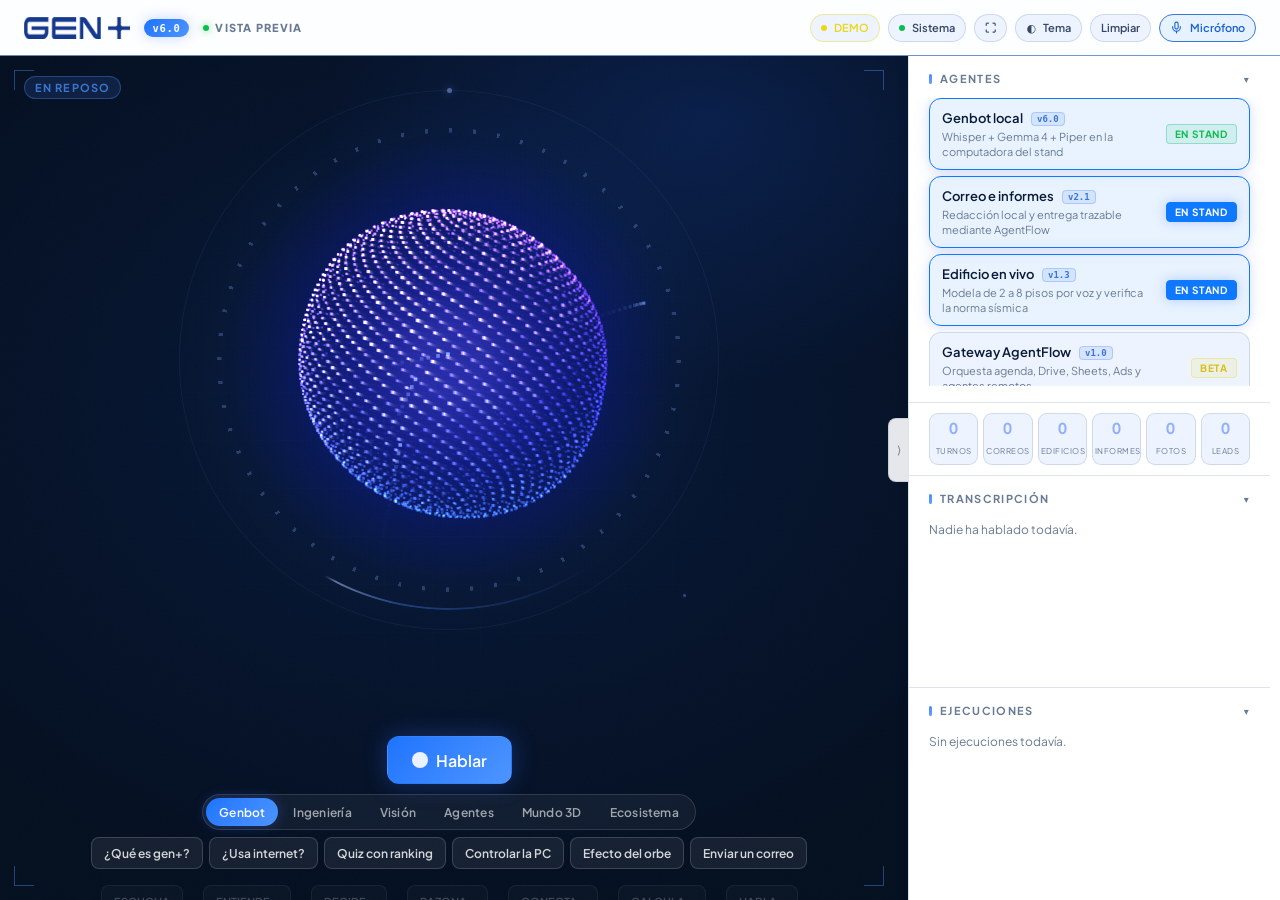
==== commit bafba4ab: "Mejora demo publica de Genbot" ====
--- a/stand/index.html
+++ b/stand/index.html
@@ -78,14 +78,15 @@
   body{
     background:var(--background); color:var(--text-primary);
     font-family:var(--font-jakarta); font-weight:400;
-    height:100vh; overflow:hidden;
+    height:100vh;height:100dvh;overflow:hidden;
     font-variant-numeric:tabular-nums;
+    -webkit-font-smoothing:antialiased;text-rendering:optimizeLegibility;
   }
   .mono{font-family:var(--font-mono)}
   .cap{font-size:11px;line-height:14px;font-weight:700;letter-spacing:.12em;text-transform:uppercase;color:var(--text-muted)}
 
   /* ── Estructura: header / escenario+rail / barra telemetría ────────────────── */
-  .app{display:grid;grid-template-rows:56px 1fr;height:100vh}
+  .app{display:grid;grid-template-rows:56px minmax(0,1fr);height:100vh;height:100dvh}
 
   header{
     display:flex;align-items:center;justify-content:space-between;gap:24px;
@@ -181,7 +182,7 @@
   body:has(#c-ram.crit) #sys-led{background:var(--danger)}
   body:has(#c-ram.warn) #sys-led{background:var(--warning)}
 
-  main{display:grid;grid-template-columns:1fr 372px;min-height:0}
+  main{display:grid;grid-template-columns:minmax(0,1fr) 372px;min-height:0;overflow:hidden}
 
   /* ── Escenario del orbe ────────────────────────────────────────────────────── */
   /* Columna en flujo normal: el orbe toma el espacio libre y el resto se apila debajo.
@@ -189,6 +190,8 @@
   /* Lienzo oscuro dentro de la interfaz clara: sin navy, el orbe no brilla. */
   .stage{position:relative;display:flex;flex-direction:column;align-items:center;justify-content:center;
          gap:16px;padding:16px 24px 20px;min-height:0;color:var(--stage-fg);
+         overflow-y:auto;overflow-x:hidden;overscroll-behavior:contain;scrollbar-gutter:stable;
+         justify-content:safe center;
          background:
            radial-gradient(620px 420px at 78% 8%,rgba(18,56,140,.34) 0%,transparent 62%),
            radial-gradient(900px 700px at 50% 42%,var(--stage-glow) 0%,var(--stage-bg) 72%)}
@@ -210,12 +213,12 @@
                 letter-spacing:.1em;text-transform:uppercase;
                 background:rgba(77,132,255,.14);color:var(--blue-pale);border:1px solid rgba(77,132,255,.35)}
 
-  .caption{text-align:center;padding:0 40px;max-width:860px;flex:none}
+  .caption{text-align:center;padding:0 40px;width:min(860px,100%);max-width:100%;min-width:0;flex:none}
   .you{font-size:15px;line-height:22px;color:var(--blue-pale);min-height:22px;font-weight:500}
   .you .cursor{display:inline-block;width:7px;height:15px;background:var(--blue-light);
                margin-left:3px;vertical-align:-2px;animation:blink 1s step-end infinite}
   @keyframes blink{50%{opacity:0}}
-  .agent{font-size:20px;line-height:28px;font-weight:600;color:var(--stage-fg);min-height:28px;margin-top:6px}
+  .agent{font-size:20px;line-height:28px;font-weight:600;color:var(--stage-fg);min-height:28px;margin-top:6px;overflow-wrap:anywhere}
   .voz-tag{display:inline-flex;align-items:center;gap:5px;margin-left:8px;vertical-align:2px;
            font-family:var(--font-mono);font-size:9px;font-weight:600;letter-spacing:.06em;
            padding:2px 6px;border-radius:var(--radius-xs);
@@ -229,7 +232,7 @@
   .tr .q{font-family:var(--font-mono);font-size:9px;color:var(--text-muted);display:block;margin-bottom:2px}
 
   /* ── Controles (tamaños/estados del brandbook §7) ──────────────────────────── */
-  .controles{display:flex;flex-direction:column;align-items:center;gap:10px;flex:none}
+  .controles{display:flex;flex-direction:column;align-items:center;gap:10px;width:100%;min-width:0;flex:none}
   .gen-button{display:inline-flex;align-items:center;justify-content:center;gap:8px;
     border:1px solid transparent;font-family:var(--font-jakarta);font-weight:600;white-space:nowrap;
     cursor:pointer;
@@ -247,7 +250,7 @@
   @keyframes lat{50%{opacity:.35}}
 
   /* Funcionalidades organizadas por categoría (v4): filas con etiqueta */
-  .ejemplos{display:flex;flex-direction:column;gap:7px;align-items:center}
+  .ejemplos{display:flex;flex-direction:column;gap:7px;align-items:center;width:100%;min-width:0}
   .ej-group{display:flex;gap:6px;flex-wrap:wrap;justify-content:center;align-items:center}
   .ej-tag{font-size:9px;font-weight:800;letter-spacing:.14em;text-transform:uppercase;
           color:rgba(143,176,255,.75);min-width:76px;text-align:right;padding-right:4px;
@@ -307,6 +310,10 @@
   .scroll{overflow-y:auto;min-height:0;margin:0 -20px;padding:0 20px}
   .scroll::-webkit-scrollbar{width:6px}
   .scroll::-webkit-scrollbar-thumb{background:var(--border-strong);border-radius:99px}
+  .stage::-webkit-scrollbar,.rail::-webkit-scrollbar{width:8px}
+  .stage::-webkit-scrollbar-track,.rail::-webkit-scrollbar-track{background:transparent}
+  .stage::-webkit-scrollbar-thumb,.rail::-webkit-scrollbar-thumb{background:var(--border-strong);border-radius:99px}
+  .stage,.rail{scrollbar-color:var(--border-strong) transparent;scrollbar-width:thin}
 
   .card{display:flex;align-items:center;justify-content:space-between;gap:12px;
         padding:10px 12px;background:var(--surface-subtle);border:1px solid var(--border);
@@ -321,6 +328,8 @@
   .badge{font-size:10px;font-weight:700;letter-spacing:.08em;padding:3px 8px;border-radius:var(--radius-xs);white-space:nowrap}
   .badge.on{background:var(--blue-primary);color:#fff;border:1px solid var(--blue-primary)}
   .badge.soon{background:var(--surface-subtle);color:var(--text-muted);border:1px solid var(--border)}
+  .badge.local{background:rgba(35,194,127,.12);color:var(--success);border:1px solid rgba(35,194,127,.38)}
+  .badge.beta{background:rgba(238,214,17,.10);color:#d8bf13;border:1px solid rgba(238,214,17,.34)}
 
   /* Los que aun no corren van densos y en gris: presentes en el catalogo, sin fingir que estan vivos */
   .row{display:flex;align-items:center;gap:10px;padding:7px 12px;border-radius:var(--radius-sm)}
@@ -486,19 +495,19 @@
         </button>
         <div class="ejemplos" id="ejemplos">
           <div class="ej-tabs" id="ej-tabs" role="tablist" aria-label="Categorías">
-            <button class="ej-tab on" data-cat="conversa">Conversa</button>
+            <button class="ej-tab on" data-cat="conversa">Genbot</button>
             <button class="ej-tab" data-cat="ingenieria">Ingeniería</button>
             <button class="ej-tab" data-cat="vision">Visión</button>
+            <button class="ej-tab" data-cat="agentes">Agentes</button>
             <button class="ej-tab" data-cat="mundo3d">Mundo 3D</button>
-            <button class="ej-tab" data-cat="efectos">Efectos</button>
-            <button class="ej-tab" data-cat="apps">Apps gen+</button>
+            <button class="ej-tab" data-cat="apps">Ecosistema</button>
           </div>
           <div class="ej-panel on" data-cat="conversa">
             <button class="gen-button btn-ej" data-t="¿qué es gen+?">¿Qué es gen+?</button>
             <button class="gen-button btn-ej" data-t="¿esto usa internet?">¿Usa internet?</button>
             <button class="gen-button btn-ej" data-t="inicia el quiz">Quiz con ranking</button>
-            <button class="gen-button btn-ej" data-cool="12000" data-t="consulta en Agent Flow mi agenda de hoy">Consultar AgentFlow</button>
             <button class="gen-button btn-ej" data-t="abre la calculadora">Controlar la PC</button>
+            <button class="gen-button btn-ej" data-t="desintégrate">Efecto del orbe</button>
             <button class="gen-button btn-ej" data-cool="20000"
                     data-t="envía un correo contando que estoy en el stand de gen+ en el AI Construction Summit">
               Enviar un correo</button>
@@ -514,21 +523,24 @@
             <button class="gen-button btn-ej" data-cool="12000" data-t="¿qué ves?">¿Qué ves?</button>
             <button class="gen-button btn-ej" data-t="tómame una foto">Tomar una foto</button>
           </div>
+          <div class="ej-panel" data-cat="agentes">
+            <button class="gen-button btn-ej" data-cool="12000" data-t="consulta en Agent Flow mi agenda de hoy">Mi agenda</button>
+            <button class="gen-button btn-ej" data-cool="12000" data-t="consulta en Agent Flow mis archivos de Drive">Buscar en Drive</button>
+            <button class="gen-button btn-ej" data-cool="12000" data-t="pregunta al centro de operaciones por publicidad">Analizar Ads</button>
+            <button class="gen-button btn-ej" data-t="abre AgentFlow">Centro de operaciones</button>
+          </div>
           <div class="ej-panel" data-cat="mundo3d">
             <button class="gen-button btn-ej" data-cool="10000" data-t="abre la ciudad">Ciudad 3D</button>
             <button class="gen-button btn-ej" data-cool="10000" data-t="abre el edificio de ainy">Edificio Ainy</button>
           </div>
-          <div class="ej-panel" data-cat="efectos">
-            <button class="gen-button btn-ej" data-t="¿qué temperatura hace en lima?">Clima en Lima</button>
-            <button class="gen-button btn-ej" data-t="prende las luces">Luces</button>
-            <button class="gen-button btn-ej" data-t="desintégrate">Desintégrate</button>
-            <button class="gen-button btn-ej" data-t="cambia de color">Cambia de color</button>
-          </div>
           <div class="ej-panel" data-cat="apps">
             <a class="btn-app" href="leaderboard.html" target="_blank" rel="noopener">Ranking del día</a>
             <a class="btn-app" href="https://apalpan.github.io/gen-plus-ai-process/" target="_blank" rel="noopener">AI Process <span class="ext">↗</span></a>
+            <a class="btn-app" href="https://apalpan.github.io/trainermath-ai-core/" target="_blank" rel="noopener">TrainerMath <span class="ext">↗</span></a>
             <a class="btn-app" href="https://apalpan.github.io/aecode-visionpro-live/" target="_blank" rel="noopener">VisionPro en vivo <span class="ext">↗</span></a>
             <a class="btn-app" href="https://apalpan.github.io/aecode-visionpro-computervision-lab/" target="_blank" rel="noopener">Visión computacional <span class="ext">↗</span></a>
+            <a class="btn-app" href="https://apalpan.github.io/AI-Construction-Summit-Estatus/" target="_blank" rel="noopener">Summit <span class="ext">↗</span></a>
+            <a class="btn-app" href="https://apalpan.github.io/state-of-ai-aec/" target="_blank" rel="noopener">State of AI AEC <span class="ext">↗</span></a>
           </div>
         </div>
       </div>
@@ -549,21 +561,27 @@
         <h2 class="cap">Agentes</h2>
         <div class="scroll">
           <div class="card live">
-            <div><div class="n">Correo <span class="vtag">v2.1</span></div><div class="s">Te envía el informe a tu email al instante</div></div>
-            <span class="badge on">EN VIVO</span>
+            <div><div class="n">Genbot local <span class="vtag">v6.0</span></div><div class="s">Whisper + Gemma 4 + Piper en la computadora del stand</div></div>
+            <span class="badge local">EN STAND</span>
+          </div>
+          <div class="card live">
+            <div><div class="n">Correo e informes <span class="vtag">v2.1</span></div><div class="s">Redacción local y entrega trazable mediante AgentFlow</div></div>
+            <span class="badge on">EN STAND</span>
           </div>
           <div class="card live">
             <div><div class="n">Edificio en vivo <span class="vtag">v1.3</span></div><div class="s">Modela de 2 a 8 pisos por voz y verifica la norma sísmica</div></div>
-            <span class="badge on">EN VIVO</span>
+            <span class="badge on">EN STAND</span>
           </div>
-
-          <div class="soon-h"><span>En el catálogo · aún no en vivo</span><span class="ln"></span></div>
-          <div class="row"><span class="dot"></span><span class="rn">Genbot · Centro de Operaciones</span><span class="rs">AgentFlow</span></div>
-          <div class="row"><span class="dot"></span><span class="rn">Buscador SEACE</span><span class="rs">licitaciones</span></div>
-          <div class="row"><span class="dot"></span><span class="rn">Agente Inmobiliario</span><span class="rs">WhatsApp v1.1</span></div>
-          <div class="row"><span class="dot"></span><span class="rn">Ventas Summit VIP</span><span class="rs">gen-flows</span></div>
-          <div class="row"><span class="dot"></span><span class="rn">Verificador de Pagos</span><span class="rs">AI Talent</span></div>
-          <div class="row"><span class="dot"></span><span class="rn">Reuniones</span><span class="rs">Zoom v2.0</span></div>
+          <div class="card">
+            <div><div class="n">Gateway AgentFlow <span class="vtag">v1.0</span></div><div class="s">Orquesta agenda, Drive, Sheets, Ads y agentes remotos</div></div>
+            <span class="badge beta">BETA</span>
+          </div>
+
+          <div class="soon-h"><span>Conectores disponibles</span><span class="ln"></span></div>
+          <div class="row"><span class="dot"></span><span class="rn">Agenda y reuniones</span><span class="rs">Calendar</span></div>
+          <div class="row"><span class="dot"></span><span class="rn">Documentos y conocimiento</span><span class="rs">Drive</span></div>
+          <div class="row"><span class="dot"></span><span class="rn">Datos y CRM</span><span class="rs">Sheets</span></div>
+          <div class="row"><span class="dot"></span><span class="rn">Canales conversacionales</span><span class="rs">Gmail · WhatsApp</span></div>
         </div>
       </section>
       <div id="stand-stats">
@@ -1157,6 +1175,11 @@
         addExec('<div class="top"><span class="who">Genbot · PC local</span><span class="t">' + hora() + '</span></div>'
           + '<div class="subj">' + esc(m.action || 'acción') + '</div><div class="st ' + (m.ok ? 'ok' : 'bad') + '">'
           + (m.ok ? '✓ ejecutada desde la lista permitida' : '✕ no ejecutada') + '</div>');
+      }
+      if (m.type === 'app_open'){
+        addExec('<div class="top"><span class="who">Genbot · Ecosistema</span><span class="t">' + hora() + '</span></div>'
+          + '<div class="subj">' + esc(m.label || 'aplicación') + '</div><div class="st ' + (m.ok ? 'ok' : 'bad') + '">'
+          + (m.ok ? '✓ disponible en el catálogo' : '✕ no disponible') + '</div>');
       }
       if (m.type === 'exec'){
         pipeOn('flow');
@@ -1693,7 +1716,8 @@
 
   /* ── Panel derecho: esconder / abrir con un botón en el borde ──────────────── */
   main{transition:grid-template-columns 360ms cubic-bezier(.2,.9,.3,1)}
-  .rail{overflow:hidden;min-width:0}
+  .rail{overflow-y:auto;overflow-x:hidden;min-width:0;overscroll-behavior:contain;scrollbar-gutter:stable}
+  .rail section.grow{flex:1 0 150px}
   body.rail-off main{grid-template-columns:1fr 0px}
   body.rail-off .rail{border-left-color:transparent}
   #rail-tgl{position:fixed;top:50%;right:var(--rail-w);transform:translateY(-50%);z-index:30;
@@ -1777,17 +1801,34 @@
   html[data-theme="light"] #rail-tgl{background:rgba(255,255,255,.9)}
   html[data-theme="light"] .mic-btn:hover{background:var(--surface-raised)}
 
+  @media (max-height:760px) and (min-width:901px){
+    .stage{justify-content:flex-start;gap:8px;padding:10px 18px 14px}
+    canvas#orb{width:min(34vh,280px);height:min(34vh,280px)}
+    .caption{padding:0 24px}.agent{font-size:17px;line-height:23px}.you{font-size:13px;line-height:19px}
+    .btn-hablar{height:42px;font-size:14px}.controles{gap:7px}
+    .rail section{padding-top:12px;padding-bottom:12px}
+    .rail section:first-of-type .scroll{max-height:none}
+  }
+
+  @media (max-height:520px) and (min-width:901px){
+    canvas#orb{width:min(28vh,180px);height:min(28vh,180px)}
+    .stage{gap:6px;padding-top:8px}.pipe{padding-bottom:4px}
+    .ej-tab{height:26px;padding:0 10px}.btn-ej,.btn-app{height:30px}
+  }
+
   @media (max-width:900px){
-    body{height:auto;min-height:100svh;overflow:auto}
+    body{height:auto;min-height:100svh;overflow-y:auto;overflow-x:hidden}
     .app{height:auto;min-height:100svh;grid-template-rows:auto 1fr}
+    header,main,.stage,.rail{width:100%;max-width:100vw;min-width:0}
     header{min-height:64px;padding:10px 14px;gap:10px;flex-wrap:wrap}
-    .chips{gap:6px;max-width:100%;overflow-x:auto;padding-bottom:2px}
+    .chips{gap:6px;width:100%;max-width:calc(100vw - 28px);min-width:0;overflow-x:auto;padding-bottom:2px}
     main,body.rail-off main{display:block}
-    .stage{min-height:calc(100svh - 64px);padding:54px 14px 22px;overflow:hidden}
+    .stage{min-height:calc(100svh - 64px);padding:54px 14px 22px;overflow:visible;scrollbar-gutter:auto}
     canvas#orb{width:min(76vw,430px);height:min(76vw,430px)}
     .ejemplos{max-width:100%;overflow-x:auto;justify-content:flex-start}
-    .ej-tabs{min-width:max-content}
-    .rail{border-left:0;border-top:1px solid var(--border);max-height:none;overflow:visible}
+    .ej-tabs{min-width:max-content;align-self:flex-start}
+    .ej-panel{align-self:stretch}
+    .rail{border-left:0;border-top:1px solid var(--border);max-height:none;overflow:visible;scrollbar-gutter:auto}
     .rail section:first-of-type .scroll{max-height:none}
     #rail-tgl{display:none}
     .sys-panel,.mic-panel{top:72px;left:12px;right:12px;width:auto;max-height:78svh;overflow:auto}
@@ -1813,14 +1854,46 @@
   /* v5 UX: filtros de acciones + panel derecho ocultable (capa aditiva) */
   (function () {
     var tabs = document.querySelectorAll('.ej-tab');
+    var panels = document.querySelectorAll('.ej-panel');
+    tabs.forEach(function (t, index) {
+      t.setAttribute('role', 'tab');
+      t.setAttribute('aria-selected', t.classList.contains('on') ? 'true' : 'false');
+      t.tabIndex = t.classList.contains('on') ? 0 : -1;
+      if (!t.id) t.id = 'ej-tab-' + index;
+      var panel = document.querySelector('.ej-panel[data-cat="' + t.dataset.cat + '"]');
+      if (panel) {
+        panel.setAttribute('role', 'tabpanel');
+        panel.setAttribute('aria-labelledby', t.id);
+      }
+    });
+    function selectTab(t) {
+      tabs.forEach(function (x) {
+        var active = x === t;
+        x.classList.toggle('on', active);
+        x.setAttribute('aria-selected', active ? 'true' : 'false');
+        x.tabIndex = active ? 0 : -1;
+      });
+      panels.forEach(function (p) {
+        var active = p.dataset.cat === t.dataset.cat;
+        p.classList.toggle('on', active);
+        p.hidden = !active;
+      });
+    }
     tabs.forEach(function (t) {
       t.addEventListener('click', function () {
-        tabs.forEach(function (x) { x.classList.toggle('on', x === t); });
-        document.querySelectorAll('.ej-panel').forEach(function (p) {
-          p.classList.toggle('on', p.dataset.cat === t.dataset.cat);
-        });
+        selectTab(t);
+      });
+      t.addEventListener('keydown', function (event) {
+        if (event.key !== 'ArrowRight' && event.key !== 'ArrowLeft' && event.key !== 'Home' && event.key !== 'End') return;
+        event.preventDefault();
+        var list = Array.from(tabs);
+        var next = event.key === 'Home' ? 0 : event.key === 'End' ? list.length - 1
+          : (list.indexOf(t) + (event.key === 'ArrowRight' ? 1 : -1) + list.length) % list.length;
+        selectTab(list[next]);
+        list[next].focus();
       });
     });
+    panels.forEach(function (p) { p.hidden = !p.classList.contains('on'); });
     var tgl = document.getElementById('rail-tgl');
     if (tgl) tgl.onclick = function () { document.body.classList.toggle('rail-off'); };
     var themeBtn = document.getElementById('btn-theme');
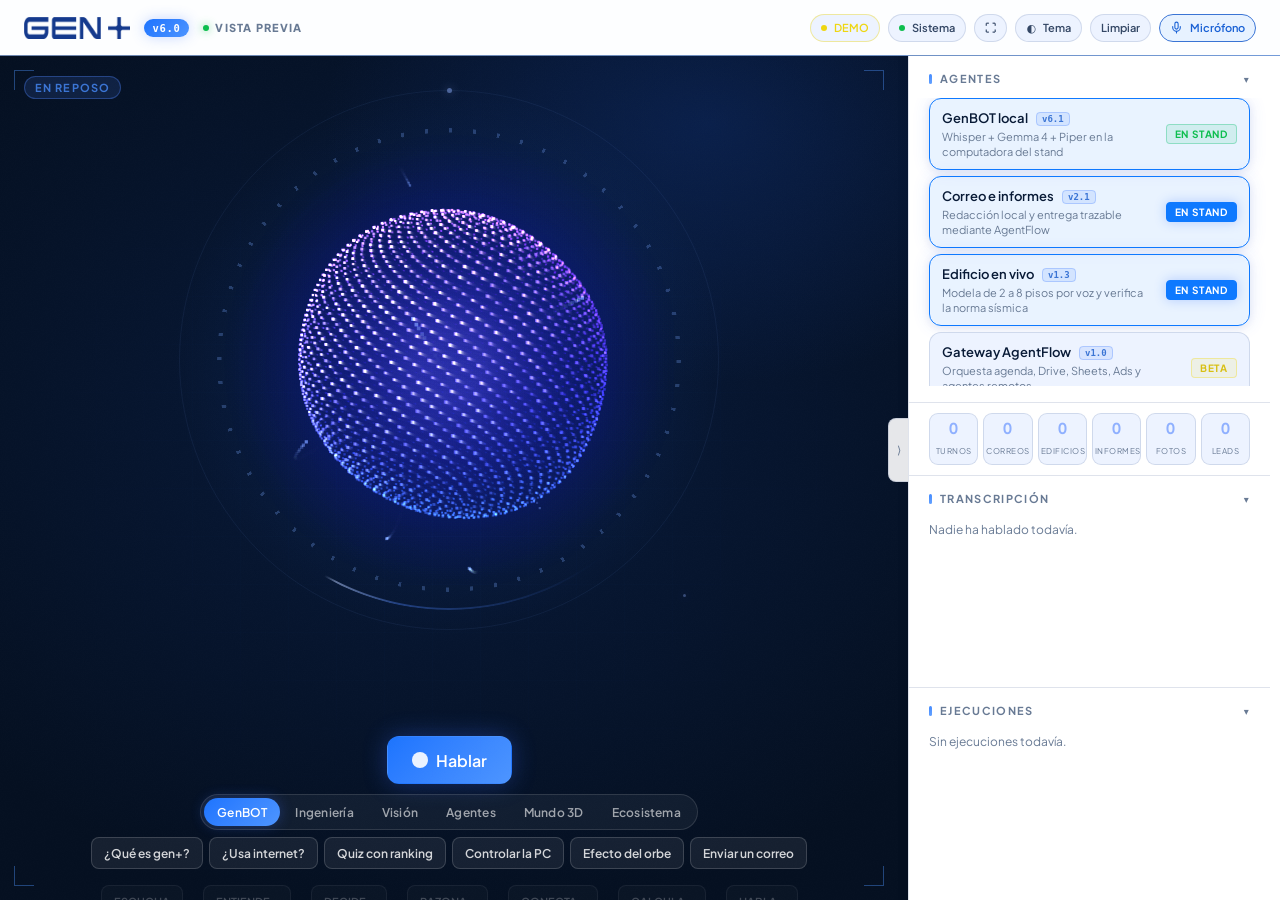
==== commit a93849e3: "Brand public demo as GenBOT v6.1" ====
--- a/stand/index.html
+++ b/stand/index.html
@@ -2,7 +2,7 @@
 <html lang="es" data-theme="dark">
 <meta charset="utf-8">
 <meta name="viewport" content="width=device-width,initial-scale=1">
-<title>Genbot · Edge Voice Agent · gen+</title>
+<title>GenBOT · Edge Voice Agent · gen+</title>
 <script>
   (function(){
     var saved = localStorage.getItem('genbot-theme');
@@ -495,7 +495,7 @@
         </button>
         <div class="ejemplos" id="ejemplos">
           <div class="ej-tabs" id="ej-tabs" role="tablist" aria-label="Categorías">
-            <button class="ej-tab on" data-cat="conversa">Genbot</button>
+            <button class="ej-tab on" data-cat="conversa">GenBOT</button>
             <button class="ej-tab" data-cat="ingenieria">Ingeniería</button>
             <button class="ej-tab" data-cat="vision">Visión</button>
             <button class="ej-tab" data-cat="agentes">Agentes</button>
@@ -561,7 +561,7 @@
         <h2 class="cap">Agentes</h2>
         <div class="scroll">
           <div class="card live">
-            <div><div class="n">Genbot local <span class="vtag">v6.0</span></div><div class="s">Whisper + Gemma 4 + Piper en la computadora del stand</div></div>
+            <div><div class="n">GenBOT local <span class="vtag">v6.1</span></div><div class="s">Whisper + Gemma 4 + Piper en la computadora del stand</div></div>
             <span class="badge local">EN STAND</span>
           </div>
           <div class="card live">
@@ -1158,7 +1158,7 @@
       if (m.type === 'agentflow'){
         if (m.phase === 'start'){
           pipeOn('flow');
-          window.__afCard = addExec('<div class="top"><span class="who">Genbot · AgentFlow</span><span class="t">' + hora() + '</span></div>'
+          window.__afCard = addExec('<div class="top"><span class="who">GenBOT · AgentFlow</span><span class="t">' + hora() + '</span></div>'
             + '<div class="subj">Centro de Operaciones · memoria + herramientas</div><div class="st wait js-af">· consultando…</div>');
         } else {
           const st = window.__afCard && window.__afCard.querySelector('.js-af');
@@ -1172,12 +1172,12 @@
         }
       }
       if (m.type === 'pc_action'){
-        addExec('<div class="top"><span class="who">Genbot · PC local</span><span class="t">' + hora() + '</span></div>'
+        addExec('<div class="top"><span class="who">GenBOT · PC local</span><span class="t">' + hora() + '</span></div>'
           + '<div class="subj">' + esc(m.action || 'acción') + '</div><div class="st ' + (m.ok ? 'ok' : 'bad') + '">'
           + (m.ok ? '✓ ejecutada desde la lista permitida' : '✕ no ejecutada') + '</div>');
       }
       if (m.type === 'app_open'){
-        addExec('<div class="top"><span class="who">Genbot · Ecosistema</span><span class="t">' + hora() + '</span></div>'
+        addExec('<div class="top"><span class="who">GenBOT · Ecosistema</span><span class="t">' + hora() + '</span></div>'
           + '<div class="subj">' + esc(m.label || 'aplicación') + '</div><div class="st ' + (m.ok ? 'ok' : 'bad') + '">'
           + (m.ok ? '✓ disponible en el catálogo' : '✕ no disponible') + '</div>');
       }
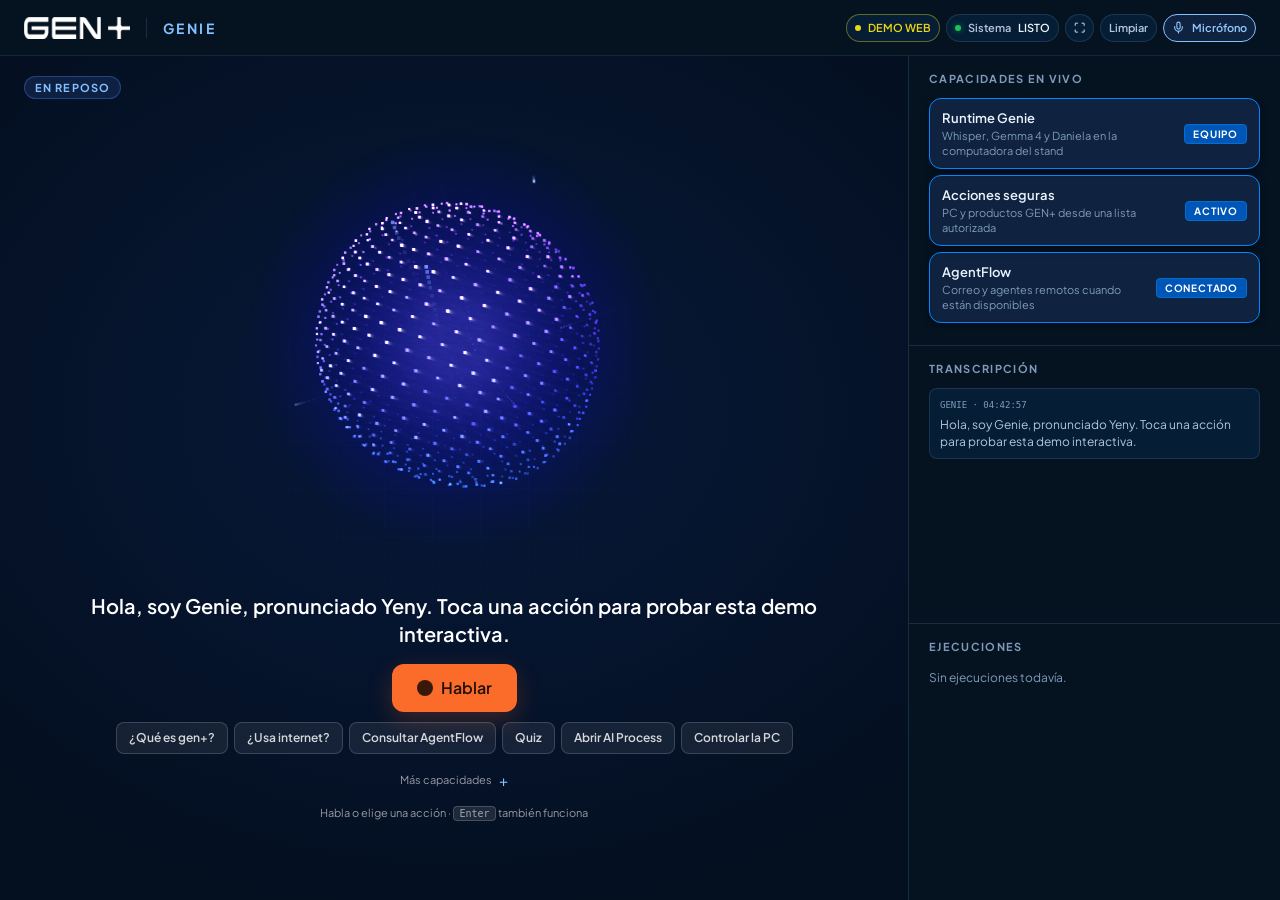
==== commit eba19e69: "Desplegar experiencia comercial Genie" ====
--- a/stand/index.html
+++ b/stand/index.html
@@ -1,15 +1,12 @@
 <!doctype html>
 <html lang="es" data-theme="dark">
+<head>
 <meta charset="utf-8">
 <meta name="viewport" content="width=device-width,initial-scale=1">
-<title>GenBOT · Edge Voice Agent · gen+</title>
-<script>
-  (function(){
-    var saved = localStorage.getItem('genbot-theme');
-    var systemDark = window.matchMedia && window.matchMedia('(prefers-color-scheme: dark)').matches;
-    document.documentElement.dataset.theme = saved || (systemDark ? 'dark' : 'light');
-  })();
-</script>
+<meta name="theme-color" content="#040F20">
+<title>Genie · Asistente inteligente · gen+</title>
+<meta name="description" content="Demo comercial interactiva de Genie, pronunciado Yeny: asistente inteligente de GEN+ con voz, Gemma 4 local y conexión segura a AgentFlow.">
+<link rel="icon" href="data:image/svg+xml,%3Csvg xmlns='http://www.w3.org/2000/svg' viewBox='0 0 64 64'%3E%3Ccircle cx='32' cy='32' r='27' fill='%23040f20' stroke='%233b82f6' stroke-width='4'/%3E%3Cpath d='M19 32h26M32 19v26' stroke='%23ff6b2b' stroke-width='5' stroke-linecap='round'/%3E%3C/svg%3E">
 
 <style>
   /* ── Plus Jakarta Sans local (el stand es offline: nada de Google Fonts) ───── */
@@ -19,116 +16,78 @@
   @font-face{font-family:"Plus Jakarta Sans";src:url("static/fonts/PlusJakartaSans-Bold.woff2") format("woff2");font-weight:700;font-display:swap}
   @font-face{font-family:"Plus Jakarta Sans";src:url("static/fonts/PlusJakartaSans-ExtraBold.woff2") format("woff2");font-weight:800;font-display:swap}
 
-  @property --brand-hue{syntax:"<number>";inherits:true;initial-value:260}
-
-  /* ── Tokens GEN+ Design System (DESIGN.md §11, tema DARK consolidado) ────────
-     17-jul: se funden aquí el bloque light original y el parche dark del 16-jul
-     (pedido de Emanuel). Una sola fuente de verdad; un solo lienzo navy. */
+  @property --brand-hue{syntax:"<number>";inherits:true;initial-value:250}
+
+  /* ── Tokens GEN+ Design System (DESIGN.md, tema LIGHT) ─────────────────────── */
   :root{
-    --brand-hue:260;
+    color-scheme:dark;
+    --brand-hue:250; --brand-chroma:.07;
     --font-jakarta:"Plus Jakarta Sans",Inter,system-ui,sans-serif;
     --font-mono:Menlo,Consolas,ui-monospace,monospace;
 
-    /* Rampa azul de marca (DESIGN.md §4). pale/medium/ice retonados para navy. */
-    --blue-primary:oklch(62% .245 var(--brand-hue));
-    --blue-bright:oklch(59% .22 var(--brand-hue));
-    --blue-light:oklch(68% .19 var(--brand-hue));
-    --blue-sky:oklch(75% .14 var(--brand-hue));
-    --blue-deep-navy:oklch(31% .12 var(--brand-hue));
-    --blue-dark:oklch(39% .15 var(--brand-hue));
-    --blue-pale:oklch(78% .12 var(--brand-hue));
-    --blue-medium:oklch(81% .1 var(--brand-hue));
-    --blue-ice:oklch(68% .19 var(--brand-hue) / .14);
-
-    --background:#040F20; --surface:#06142A; --surface-subtle:#0A1D3D; --surface-raised:#0A244C;
-    --border:rgba(122,168,255,.15); --border-strong:rgba(122,168,255,.34);
-    --text-primary:#EAF0FF; --text-secondary:#B9C7E4; --text-muted:#7E93BC;
-    --primary:var(--blue-primary);--primary-hover:var(--blue-bright);
-    --focus-ring:oklch(74% .14 var(--brand-hue) / .42);
-    --success:oklch(70% .2 148);--warning:oklch(88% .18 101);--danger:oklch(63% .24 28);
-
-    /* Marca: gradiente oficial (DESIGN.md §4) + CTA + glow sobrio */
-    --gradient-brand:linear-gradient(165deg,var(--blue-deep-navy),var(--blue-dark) 32%,var(--blue-bright) 68%,var(--blue-light));
-    --gradient-cta:linear-gradient(135deg,var(--blue-bright),var(--blue-light));
-    --glow-primary:0 0 24px rgba(59,110,255,.32);
-
-    /* Escenario del orbe: la mezcla aditiva de las particulas pide navy profundo. */
+    --blue-primary:#2165FF; --blue-light:#4D84FF; --blue-sky:#6A98FF;
+    --blue-pale:#BACFFF; --blue-ice:#E9F0FF; --blue-deep-navy:#0E2A6B; --blue-medium:#1748B5;
+
+    --background:#FFFFFF; --surface:#FFFFFF; --surface-subtle:#F4F7FF; --surface-raised:#FFFFFF;
+    --border:#DCE5F2; --border-strong:#B3BBC8;
+    --text-primary:#101828; --text-secondary:#53657D; --text-muted:#7A8AA0;
+    --primary:#2165FF; --primary-hover:#1E5CE8; --focus-ring:rgba(33,101,255,.35);
+    --cta:#FF6B2B; --cta-hover:#FF7B42; --cta-press:#E9581F;
+    --success:#19C356; --warning:#EED611; --danger:#EE1211;
+
+    /* El escenario del orbe conserva su paleta oscura: la mezcla aditiva de las
+       particulas necesita fondo navy para brillar. Interfaz clara, lienzo oscuro. */
     --stage-bg:#040F20; --stage-glow:#07193a;
     --stage-fg:#FFFFFF; --stage-fg-2:rgba(255,255,255,.58);
 
     --radius-xs:4px; --radius-sm:8px; --radius-md:10px; --radius-lg:12px; --radius-xl:16px; --radius-full:999px;
-    --shadow-sm:0 2px 8px rgba(0,0,0,.35);
-    --shadow-md:0 12px 28px rgba(0,0,0,.5);
-    color-scheme:dark;
-  }
-  html[data-theme="light"]{
-    --background:#F4F7FC;--surface:#FFFFFF;--surface-subtle:#EDF3FF;--surface-raised:#E4ECFA;
-    --border:rgba(14,42,107,.13);--border-strong:rgba(14,42,107,.26);
-    --text-primary:#081A36;--text-secondary:#344765;--text-muted:#687A94;
-    --blue-pale:oklch(57% .16 var(--brand-hue));--blue-medium:oklch(52% .19 var(--brand-hue));
-    --blue-ice:oklch(62% .245 var(--brand-hue) / .09);
-    --shadow-sm:0 2px 8px rgba(14,42,107,.08);--shadow-md:0 16px 36px rgba(14,42,107,.14);
-    color-scheme:light;
-  }
-  html.theme-transition-off *,html.theme-transition-off *::before,html.theme-transition-off *::after{
-    transition:none!important;animation-duration:0s!important
+    --shadow-sm:0 2px 8px rgba(16,49,124,.06);
+    --shadow-md:0 12px 28px rgba(16,49,124,.10);
   }
 
   *{box-sizing:border-box;margin:0;padding:0}
+  html{-webkit-font-smoothing:antialiased;-moz-osx-font-smoothing:grayscale;
+       text-rendering:optimizeLegibility;-webkit-text-size-adjust:100%}
   body{
     background:var(--background); color:var(--text-primary);
     font-family:var(--font-jakarta); font-weight:400;
-    height:100vh;height:100dvh;overflow:hidden;
+    height:100vh; overflow:hidden;
     font-variant-numeric:tabular-nums;
-    -webkit-font-smoothing:antialiased;text-rendering:optimizeLegibility;
   }
   .mono{font-family:var(--font-mono)}
   .cap{font-size:11px;line-height:14px;font-weight:700;letter-spacing:.12em;text-transform:uppercase;color:var(--text-muted)}
 
   /* ── Estructura: header / escenario+rail / barra telemetría ────────────────── */
-  .app{display:grid;grid-template-rows:56px minmax(0,1fr);height:100vh;height:100dvh}
+  .app{display:grid;grid-template-rows:56px 1fr;height:100vh;min-width:0}
 
   header{
     display:flex;align-items:center;justify-content:space-between;gap:24px;
-    position:relative;z-index:20;
-    padding:0 24px;border-bottom:1px solid var(--border);
-    background:rgba(6,20,42,.78);
-    backdrop-filter:blur(18px) saturate(1.3);
-    -webkit-backdrop-filter:blur(18px) saturate(1.3);
-  }
-  html[data-theme="light"] header{background:rgba(255,255,255,.82)}
-  html[data-theme="light"] .brand img{filter:brightness(0) saturate(100%) invert(16%) sepia(78%) saturate(1890%) hue-rotate(210deg)}
-  /* Hairline de marca bajo el header: la firma visual gen+ sin gritar */
-  header::after{
-    content:"";position:absolute;left:0;right:0;bottom:-1px;height:1px;
-    background:var(--gradient-brand);opacity:.55;pointer-events:none;
-  }
-  .brand{display:flex;align-items:center;gap:14px}
+    min-width:0;padding:0 24px;background:var(--surface);border-bottom:1px solid var(--border);
+  }
+  .brand{display:flex;align-items:center;gap:16px;flex:none}
   .brand img{height:22px;width:auto;display:block}      /* proporción intacta */
-  /* Versión del producto: gradiente de marca, discreto y poderoso */
-  .brand .ver{
-    font-family:var(--font-mono);font-size:10.5px;font-weight:600;letter-spacing:.06em;
-    color:#fff;padding:3px 9px;border-radius:var(--radius-full);
-    background:var(--gradient-cta);box-shadow:0 0 14px rgba(59,110,255,.28)}
-  .brand .net{
-    display:inline-flex;align-items:center;gap:6px;
-    font-size:10.5px;font-weight:800;letter-spacing:.12em;color:var(--text-muted)}
-  .brand .net .led{width:6px;height:6px;border-radius:50%;background:var(--success);
-    box-shadow:0 0 8px rgba(25,195,86,.7);animation:led 2.6s ease-in-out infinite}
-
-  .chips{display:flex;align-items:center;gap:8px}
+  .brand .sep{width:1px;height:20px;background:var(--border)}
+  .brand .mod{font-size:12px;font-weight:700;letter-spacing:.14em;color:var(--text-secondary);white-space:nowrap}
+  .brand .mod{color:var(--blue-pale);font-size:14px;letter-spacing:.18em}
+  .tech-chip{display:none!important}
+
+  .chips{display:flex;align-items:center;gap:8px;min-width:0;overflow-x:auto}
   .chip{
     display:flex;align-items:center;gap:7px;height:28px;padding:0 10px;
     background:var(--surface-subtle);border:1px solid var(--border);border-radius:var(--radius-full);
-    font-size:11px;font-weight:600;color:var(--text-secondary);white-space:nowrap;
+    font-size:11px;font-weight:600;color:var(--text-secondary);white-space:nowrap;flex:none;
   }
   .chip .led{width:6px;height:6px;border-radius:50%;background:var(--text-muted);flex:none}
   .chip.up .led{background:var(--success)}
+  .chip.warn .led{background:var(--warning)}
   .chip.down .led{background:var(--danger)}
   .chip b{color:var(--text-primary);font-weight:600}
   .mic-btn{cursor:pointer;font-family:var(--font-jakarta);color:var(--blue-medium);
            border-color:var(--blue-pale);background:var(--blue-ice)}
-  .mic-btn:hover{background:var(--surface-raised)}
+  .mic-btn:hover{background:#dbe7ff}
+  .kbtn,.mic-btn{cursor:pointer;font-family:var(--font-jakarta)}
+  button:focus-visible,.mic-item:focus-visible{outline:none;
+    box-shadow:0 0 0 2px var(--surface),0 0 0 4px var(--blue-light)}
 
   /* ── Panel de micrófono ─────────────────────────────────────────────────────── */
   .mic-panel{position:fixed;top:64px;right:16px;z-index:50;width:360px;background:var(--surface);
@@ -139,8 +98,9 @@
                 color:var(--text-muted);margin:0 0 10px;display:flex;justify-content:space-between;align-items:center}
   .mic-panel h3 button{border:none;background:none;cursor:pointer;color:var(--text-muted);font-size:14px;line-height:1}
   .mic-list{max-height:220px;overflow-y:auto;margin:0 -4px;padding:0 4px}
-  .mic-item{display:flex;align-items:center;gap:9px;padding:8px 10px;border:1px solid var(--border);
-            border-radius:var(--radius-md);margin-bottom:6px;cursor:pointer;font-size:12.5px;color:var(--text-secondary)}
+  .mic-item{display:flex;align-items:center;gap:9px;width:100%;padding:8px 10px;border:1px solid var(--border);
+            border-radius:var(--radius-md);margin-bottom:6px;cursor:pointer;font:500 12.5px var(--font-jakarta);
+            text-align:left;background:transparent;color:var(--text-secondary)}
   .mic-item:hover{background:var(--surface-subtle)}
   .mic-item.sel{border-color:var(--blue-primary);background:var(--blue-ice);color:var(--text-primary)}
   .mic-item .radio{width:12px;height:12px;border-radius:50%;border:2px solid var(--border-strong);flex:none}
@@ -157,49 +117,41 @@
   .mic-res.show{display:block}
   .mic-res .lvl{height:6px;border-radius:99px;background:var(--border);overflow:hidden;margin:7px 0 3px}
   .mic-res .lvl i{display:block;height:100%;background:var(--blue-primary);width:0%;transition:width .3s ease}
-  .mic-res.ok{border-color:color-mix(in oklch,var(--success),transparent 45%);background:color-mix(in oklch,var(--success),var(--surface) 90%)}
-  .mic-res.ok b{color:var(--success)}
-
-  /* ── Panel Sistema (desplegable): la telemetría vive aquí, no a la vista ───── */
-  .sys-panel{position:fixed;top:64px;right:16px;z-index:50;width:420px;background:var(--surface);
-             border:1px solid var(--border-strong);border-radius:var(--radius-xl);
-             box-shadow:0 18px 42px rgba(0,0,0,.6);padding:16px;display:none}
-  .sys-panel.open{display:block}
-  .sys-panel h3{font-size:11px;font-weight:800;letter-spacing:.12em;text-transform:uppercase;
-                color:var(--text-muted);margin:0 0 12px;display:flex;align-items:center;gap:8px}
-  .sys-panel h3 .sys-sub{font-weight:600;letter-spacing:.04em;text-transform:none;opacity:.7}
-  .sys-panel h3 button{margin-left:auto;border:none;background:none;cursor:pointer;color:var(--text-muted);font-size:14px;line-height:1}
-  .sys-chips{display:flex;flex-wrap:wrap;gap:8px}
-  .sys-panel .telem{display:flex;flex-direction:column;gap:8px;margin-top:14px;padding-top:12px;
-                    border-top:1px solid var(--border);
-                    font-family:var(--font-mono);font-size:11px;color:var(--text-muted)}
-  .sys-panel .telem .l,.sys-panel .telem .r{display:flex;flex-wrap:wrap;gap:12px}
-  .sys-panel .telem b{color:var(--blue-medium);font-weight:600}
-  .sys-panel .telem .k{color:var(--text-muted)}
-  /* LED del botón Sistema: verde salvo que el cerebro o la conexión caigan */
-  #sys-led{background:var(--success)}
-  body:has(#c-llm.down) #sys-led,body:has(#c-ws.down) #sys-led{background:var(--danger)}
-  body:has(#c-ram.crit) #sys-led{background:var(--danger)}
-  body:has(#c-ram.warn) #sys-led{background:var(--warning)}
-
-  main{display:grid;grid-template-columns:minmax(0,1fr) 372px;min-height:0;overflow:hidden}
+  .mic-res.ok{border-color:#A8E6C1;background:var(--okB, #E6F9EE)}
+  .mic-res.ok b{color:#0B7A34}
+
+  /* ── Preflight del sistema: el operador ve bloqueos antes de abrir el stand ─ */
+  .system-panel{position:fixed;top:64px;right:16px;z-index:52;width:min(440px,calc(100vw - 32px));
+    max-height:calc(100vh - 84px);overflow:auto;background:var(--surface);border:1px solid var(--border-strong);
+    border-radius:var(--radius-xl);box-shadow:0 18px 42px rgba(0,0,0,.55);padding:16px;display:none}
+  .system-panel.open{display:block}
+  .system-panel h3{display:flex;align-items:center;justify-content:space-between;gap:12px;
+    margin-bottom:4px;font-size:12px;letter-spacing:.12em;text-transform:uppercase;color:var(--text-muted)}
+  .system-panel h3 button{width:44px;height:44px;border:0;background:transparent;color:var(--text-muted);
+    border-radius:var(--radius-md);cursor:pointer;font-size:16px}
+  .sys-summary{font-size:13px;color:var(--text-secondary);margin-bottom:12px;text-wrap:pretty}
+  .sys-checks{display:grid;gap:6px}
+  .sys-row{display:grid;grid-template-columns:10px minmax(0,1fr);gap:10px;padding:10px 12px;
+    border:1px solid var(--border);border-radius:var(--radius-md);background:var(--surface-subtle)}
+  .sys-row .dot{width:8px;height:8px;border-radius:50%;margin-top:5px;background:var(--text-muted)}
+  .sys-row.ok .dot{background:var(--success)} .sys-row.warn .dot{background:var(--warning)}
+  .sys-row.error .dot{background:var(--danger)}
+  .sys-row b{display:block;font-size:12.5px;color:var(--text-primary)}
+  .sys-row p{font-size:11.5px;line-height:16px;color:var(--text-secondary);overflow-wrap:anywhere}
+  .sys-row small{display:block;margin-top:3px;color:var(--text-muted);font-size:10.5px;line-height:15px}
+  .sys-refresh{width:100%;min-height:44px;margin-top:12px;border:0;border-radius:var(--radius-md);
+    background:var(--blue-primary);color:#fff;font:600 13px var(--font-jakarta);cursor:pointer}
+  .sys-refresh:disabled{opacity:.55;cursor:wait}
+
+  main{display:grid;grid-template-columns:minmax(0,1fr) 372px;min-width:0;min-height:0}
 
   /* ── Escenario del orbe ────────────────────────────────────────────────────── */
   /* Columna en flujo normal: el orbe toma el espacio libre y el resto se apila debajo.
      (Antes iba todo en absolute con numeros magicos y se pisaba al meter botones.) */
   /* Lienzo oscuro dentro de la interfaz clara: sin navy, el orbe no brilla. */
   .stage{position:relative;display:flex;flex-direction:column;align-items:center;justify-content:center;
-         gap:16px;padding:16px 24px 20px;min-height:0;color:var(--stage-fg);
-         overflow-y:auto;overflow-x:hidden;overscroll-behavior:contain;scrollbar-gutter:stable;
-         justify-content:safe center;
-         background:
-           radial-gradient(620px 420px at 78% 8%,rgba(18,56,140,.34) 0%,transparent 62%),
-           radial-gradient(900px 700px at 50% 42%,var(--stage-glow) 0%,var(--stage-bg) 72%)}
-  /* Grano fotográfico sutil: quita el look "flat de software" al lienzo (2.5%) */
-  .stage::after{
-    content:"";position:absolute;inset:0;pointer-events:none;opacity:.5;
-    background-image:url("data:image/svg+xml,%3Csvg xmlns='http://www.w3.org/2000/svg' width='140' height='140'%3E%3Cfilter id='n'%3E%3CfeTurbulence type='fractalNoise' baseFrequency='.9' numOctaves='2'/%3E%3CfeColorMatrix values='0 0 0 0 1 0 0 0 0 1 0 0 0 0 1 0 0 0 .025 0'/%3E%3C/filter%3E%3Crect width='140' height='140' filter='url(%23n)'/%3E%3C/svg%3E");
-  }
+         gap:16px;padding:16px 24px 20px;min-width:0;min-height:0;color:var(--stage-fg);
+         background:radial-gradient(900px 700px at 50% 42%,var(--stage-glow) 0%,var(--stage-bg) 72%)}
   .grid-bg{position:absolute;inset:0;pointer-events:none;opacity:.5;
     background-image:linear-gradient(rgba(77,132,255,.05) 1px,transparent 1px),
                      linear-gradient(90deg,rgba(77,132,255,.05) 1px,transparent 1px);
@@ -213,12 +165,14 @@
                 letter-spacing:.1em;text-transform:uppercase;
                 background:rgba(77,132,255,.14);color:var(--blue-pale);border:1px solid rgba(77,132,255,.35)}
 
-  .caption{text-align:center;padding:0 40px;width:min(860px,100%);max-width:100%;min-width:0;flex:none}
+  .caption{text-align:center;padding:0 40px;max-width:860px;flex:none}
   .you{font-size:15px;line-height:22px;color:var(--blue-pale);min-height:22px;font-weight:500}
   .you .cursor{display:inline-block;width:7px;height:15px;background:var(--blue-light);
                margin-left:3px;vertical-align:-2px;animation:blink 1s step-end infinite}
   @keyframes blink{50%{opacity:0}}
-  .agent{font-size:20px;line-height:28px;font-weight:600;color:var(--stage-fg);min-height:28px;margin-top:6px;overflow-wrap:anywhere}
+  .agent{font-size:20px;line-height:28px;font-weight:600;color:var(--stage-fg);min-height:28px;margin-top:6px}
+  /* En reposo no reservar lineas vacias: en pantallas bajas las acciones deben quedar visibles. */
+  .caption:has(#you:empty):has(#agent:empty){display:none}
   .voz-tag{display:inline-flex;align-items:center;gap:5px;margin-left:8px;vertical-align:2px;
            font-family:var(--font-mono);font-size:9px;font-weight:600;letter-spacing:.06em;
            padding:2px 6px;border-radius:var(--radius-xs);
@@ -232,7 +186,7 @@
   .tr .q{font-family:var(--font-mono);font-size:9px;color:var(--text-muted);display:block;margin-bottom:2px}
 
   /* ── Controles (tamaños/estados del brandbook §7) ──────────────────────────── */
-  .controles{display:flex;flex-direction:column;align-items:center;gap:10px;width:100%;min-width:0;flex:none}
+  .controles{display:flex;flex-direction:column;align-items:center;gap:10px;flex:none}
   .gen-button{display:inline-flex;align-items:center;justify-content:center;gap:8px;
     border:1px solid transparent;font-family:var(--font-jakarta);font-weight:600;white-space:nowrap;
     cursor:pointer;
@@ -242,19 +196,15 @@
   .gen-button:disabled{cursor:not-allowed;opacity:.5}
 
   .btn-hablar{height:48px;padding:0 24px;font-size:16px;border-radius:var(--radius-lg);
-              background:var(--gradient-cta);color:#fff;box-shadow:var(--glow-primary)}
-  .btn-hablar:hover:not(:disabled){filter:brightness(1.12)}
-  .btn-hablar.rec{background:var(--danger);color:#fff;box-shadow:0 0 24px rgba(238,18,17,.32)}
+              background:var(--cta);color:#211006}
+  .btn-hablar:hover:not(:disabled){background:var(--cta-hover)}
+  .btn-hablar:active:not(:disabled){background:var(--cta-press)}
+  .btn-hablar.rec{background:var(--danger);color:#fff}
   .btn-hablar .ico{width:16px;height:16px;border-radius:50%;background:currentColor;opacity:.9}
   .btn-hablar.rec .ico{animation:lat 1s ease-in-out infinite}
   @keyframes lat{50%{opacity:.35}}
 
-  /* Funcionalidades organizadas por categoría (v4): filas con etiqueta */
-  .ejemplos{display:flex;flex-direction:column;gap:7px;align-items:center;width:100%;min-width:0}
-  .ej-group{display:flex;gap:6px;flex-wrap:wrap;justify-content:center;align-items:center}
-  .ej-tag{font-size:9px;font-weight:800;letter-spacing:.14em;text-transform:uppercase;
-          color:rgba(143,176,255,.75);min-width:76px;text-align:right;padding-right:4px;
-          font-family:var(--font-mono)}
+  .ejemplos{display:flex;gap:6px;flex-wrap:wrap;justify-content:center}
   /* Dentro del escenario oscuro: blancos translucidos, no los tokens light */
   .btn-ej{height:32px;padding:0 12px;font-size:12px;border-radius:var(--radius-sm);
           background:rgba(255,255,255,.07);color:rgba(255,255,255,.82);border:1px solid rgba(255,255,255,.16)}
@@ -263,6 +213,17 @@
   .hint-k{font-size:11px;color:var(--stage-fg-2)}
   .hint-k kbd{font-family:var(--font-mono);background:rgba(255,255,255,.10);border:1px solid rgba(255,255,255,.18);
               border-radius:var(--radius-xs);padding:1px 5px;font-size:10px}
+  .more-actions{width:min(760px,100%);text-align:center}
+  .more-actions summary{display:inline-flex;align-items:center;justify-content:center;min-height:32px;
+    padding:0 12px;border-radius:var(--radius-sm);cursor:pointer;list-style:none;
+    color:var(--stage-fg-2);font-size:11px;border:1px solid transparent}
+  .more-actions summary::-webkit-details-marker{display:none}
+  .more-actions summary::after{content:'+';margin-left:7px;font-size:15px;color:var(--blue-pale)}
+  .more-actions[open] summary::after{content:'−'}
+  .more-actions summary:hover{color:#fff;border-color:rgba(255,255,255,.14);background:rgba(255,255,255,.05)}
+  .extra-actions{display:flex;gap:6px;flex-wrap:wrap;justify-content:center;margin-top:7px;
+    padding:10px;border:1px solid rgba(255,255,255,.12);border-radius:var(--radius-lg);
+    background:rgba(3,13,30,.72)}
 
   /* ── Popup de correo (el visitante TECLEA su correo, no lo dicta) ──────────── */
   .modal-bg{position:fixed;inset:0;z-index:80;background:rgba(4,15,32,.48);display:none;
@@ -302,7 +263,7 @@
   .arrow{align-self:center;color:rgba(255,255,255,.28);font-size:11px}
 
   /* ── Rail derecho ──────────────────────────────────────────────────────────── */
-  .rail{border-left:1px solid var(--border);background:var(--surface);
+  .rail{min-width:0;border-left:1px solid var(--border);background:var(--surface);
         display:grid;grid-template-rows:auto minmax(0,1fr) minmax(0,1fr);min-height:0}
   .rail section{padding:16px 20px;min-height:0;display:flex;flex-direction:column}
   .rail section + section{border-top:1px solid var(--border)}
@@ -310,26 +271,16 @@
   .scroll{overflow-y:auto;min-height:0;margin:0 -20px;padding:0 20px}
   .scroll::-webkit-scrollbar{width:6px}
   .scroll::-webkit-scrollbar-thumb{background:var(--border-strong);border-radius:99px}
-  .stage::-webkit-scrollbar,.rail::-webkit-scrollbar{width:8px}
-  .stage::-webkit-scrollbar-track,.rail::-webkit-scrollbar-track{background:transparent}
-  .stage::-webkit-scrollbar-thumb,.rail::-webkit-scrollbar-thumb{background:var(--border-strong);border-radius:99px}
-  .stage,.rail{scrollbar-color:var(--border-strong) transparent;scrollbar-width:thin}
 
   .card{display:flex;align-items:center;justify-content:space-between;gap:12px;
         padding:10px 12px;background:var(--surface-subtle);border:1px solid var(--border);
         border-radius:var(--radius-lg);margin-bottom:6px}
-  .card.live{border-color:var(--blue-primary);background:var(--blue-ice);
-             box-shadow:var(--shadow-sm),0 0 18px rgba(59,110,255,.12)}
-  .vtag{font-family:var(--font-mono);font-size:9px;font-weight:600;color:var(--blue-pale);
-        background:rgba(77,132,255,.14);border:1px solid rgba(77,132,255,.3);
-        border-radius:var(--radius-xs);padding:1px 5px;margin-left:6px;vertical-align:1px}
+  .card.live{border-color:var(--blue-primary);background:var(--blue-ice);box-shadow:var(--shadow-sm)}
   .card .n{font-size:13px;font-weight:600;line-height:18px}
   .card .s{font-size:11px;line-height:15px;color:var(--text-muted);margin-top:1px}
   .badge{font-size:10px;font-weight:700;letter-spacing:.08em;padding:3px 8px;border-radius:var(--radius-xs);white-space:nowrap}
-  .badge.on{background:var(--blue-primary);color:#fff;border:1px solid var(--blue-primary)}
+  .badge.on{background:oklch(.46 .18 250);color:#fff;border:1px solid oklch(.54 .18 250)}
   .badge.soon{background:var(--surface-subtle);color:var(--text-muted);border:1px solid var(--border)}
-  .badge.local{background:rgba(35,194,127,.12);color:var(--success);border:1px solid rgba(35,194,127,.38)}
-  .badge.beta{background:rgba(238,214,17,.10);color:#d8bf13;border:1px solid rgba(238,214,17,.34)}
 
   /* Los que aun no corren van densos y en gris: presentes en el catalogo, sin fingir que estan vivos */
   .row{display:flex;align-items:center;gap:10px;padding:7px 12px;border-radius:var(--radius-sm)}
@@ -353,22 +304,36 @@
   .st.ok{color:#0B7A34} .st.bad{color:#A81210} .st.wait{color:var(--blue-medium)}
   .empty{font-size:12px;color:var(--text-muted);padding:4px 0}
 
-  /* (la telemetría vive dentro del panel Sistema; ver .sys-panel .telem) */
+  /* ── Barra de telemetría ───────────────────────────────────────────────────── */
+  .telem{display:flex;align-items:center;justify-content:space-between;gap:16px;min-width:0;
+         padding:0 24px;background:var(--surface-subtle);border-top:1px solid var(--border);
+         font-family:var(--font-mono);font-size:11px;color:var(--text-muted);overflow:hidden;white-space:nowrap}
+  .telem .l,.telem .r{display:flex;align-items:center;gap:18px}
+  .telem b{color:var(--blue-medium);font-weight:600}
+  .telem .k{color:var(--text-muted)}
+  .telem{display:none}
+  #stand-stats{display:none!important}
+  .pipe{display:none}
 </style>
+</head>
+<body>
 
 <div class="app">
   <header>
     <div class="brand">
       <img src="static/gen-logo-white.png" alt="gen+">
-      <span class="ver">v6.0</span>
-      <span class="net"><span class="led"></span>VISTA PREVIA</span>
+      <span class="sep"></span>
+      <span class="mod">GENIE</span>
     </div>
     <div class="chips" id="chips">
-      <button class="chip kbtn" id="btn-sys" title="Estado del sistema">
-        <span class="led" id="sys-led"></span>Sistema
-      </button>
-      <button class="chip kbtn" id="btn-full" title="Pantalla completa (modo stand)">⛶</button>
-      <button class="chip kbtn" id="btn-theme" type="button" title="Cambiar tema" aria-label="Cambiar tema"><span aria-hidden="true">◐</span><span class="theme-label">Tema</span></button>
+      <span class="chip tech-chip" id="c-stt"><span class="led"></span>STT <b>—</b></span>
+      <span class="chip tech-chip" id="c-llm"><span class="led"></span>LLM <b>—</b></span>
+      <span class="chip tech-chip" id="c-tts"><span class="led"></span>TTS <b>—</b></span>
+      <span class="chip tech-chip" id="c-flow"><span class="led"></span>Agent Flow <b>—</b></span>
+      <span class="chip tech-chip" id="c-ws"><span class="led"></span>UI</span>
+      <span class="chip ram tech-chip" id="c-ram" title="RAM libre del equipo"><span class="led"></span>RAM <b id="ram-v">—</b></span>
+      <button class="chip kbtn" id="btn-system" title="Verificar sistema" aria-label="Verificar sistema" aria-expanded="false"><span class="led"></span>Sistema <b id="sys-ready">—</b></button>
+      <button class="chip kbtn" id="btn-full" title="Pantalla completa (modo stand)" aria-label="Pantalla completa">⛶</button>
       <button class="chip kbtn" id="btn-limpiar" title="Limpiar pantalla entre visitantes">Limpiar</button>
       <button class="chip mic-btn" id="btn-mic" title="Configurar micrófono">
         <svg viewBox="0 0 24 24" width="13" height="13" fill="none" stroke="currentColor" stroke-width="2"
@@ -379,33 +344,6 @@
       </button>
     </div>
   </header>
-
-  <!-- Panel Sistema (desplegable): telemetría técnica fuera de la vista del visitante -->
-  <div class="sys-panel" id="sys-panel">
-    <h3>Sistema <span class="sys-sub">telemetría del equipo</span> <button id="sys-close" aria-label="Cerrar">✕</button></h3>
-    <div class="sys-chips">
-      <span class="chip" id="c-stt"><span class="led"></span>Oído <b>—</b></span>
-      <span class="chip" id="c-llm"><span class="led"></span>Cerebro <b>—</b></span>
-      <span class="chip" id="c-tts"><span class="led"></span>Voz <b>—</b></span>
-      <span class="chip" id="c-flow"><span class="led"></span>Agent Flow <b>—</b></span>
-      <span class="chip" id="c-ws"><span class="led"></span>Pantalla</span>
-      <span class="chip ram" id="c-ram" title="RAM libre del equipo"><span class="led"></span>RAM <b id="ram-v">—</b></span>
-    </div>
-    <div class="telem">
-      <div class="l">
-        <span><span class="k">oído</span> <b id="t-stt">—</b></span>
-        <span><span class="k">cerebro</span> <b id="t-llm">—</b></span>
-        <span><span class="k">flow</span> <b id="t-flow">—</b></span>
-        <span><span class="k">voz</span> <b id="t-tts">—</b></span>
-        <span><span class="k">total</span> <b id="t-total">—</b></span>
-      </div>
-      <div class="r">
-        <span id="t-stack" class="k">—</span>
-        <span><span class="k">destino</span> <b id="t-to">—</b></span>
-        <span><span class="k">uptime</span> <b id="t-up">00:00</b></span>
-      </div>
-    </div>
-  </div>
 
   <div class="modal-bg" id="em-modal">
     <div class="modal">
@@ -434,7 +372,7 @@
     </div>
   </div>
 
-  <div class="mic-panel" id="mic-panel">
+  <div class="mic-panel" id="mic-panel" role="dialog" aria-label="Configurar micrófono">
     <h3>Micrófono <button id="mic-close" aria-label="Cerrar">✕</button></h3>
     <div class="mic-list" id="mic-list"><div class="empty">Cargando…</div></div>
     <div class="mic-test">
@@ -443,10 +381,16 @@
     <div class="mic-res" id="mic-res"></div>
   </div>
 
+  <div class="system-panel" id="system-panel" role="dialog" aria-labelledby="system-title" aria-hidden="true">
+    <h3 id="system-title">Estado operativo <button id="system-close" aria-label="Cerrar verificación">✕</button></h3>
+    <div class="sys-summary" id="sys-summary" aria-live="polite">Comprobando equipo y conexiones…</div>
+    <div class="sys-checks" id="sys-checks"><div class="empty">Cargando diagnóstico…</div></div>
+    <button class="sys-refresh" id="sys-refresh">Volver a comprobar hardware</button>
+  </div>
+
   <main>
     <div class="stage">
       <div class="grid-bg"></div>
-      <div class="scan"></div>
       <div class="estado"><span class="pill" id="pill">EN REPOSO</span></div>
       <div id="attract-badge"><span class="wave">👋</span><span id="attract-txt">Acércate y háblame</span></div>
       <div id="clima-card">
@@ -476,14 +420,7 @@
         <div id="norma-a">Consultando la norma…</div>
         <div id="norma-src"></div>
       </div>
-      <div class="orb-shell">
-        <div class="orb-halo"></div>
-        <div class="orb-ring r1"></div>
-        <div class="orb-ring r2"></div>
-        <div class="orb-ring r3"></div>
-        <div class="orb-pulse"></div>
-        <canvas id="orb"></canvas>
-      </div>
+      <canvas id="orb"></canvas>
       <div class="caption">
         <div class="you" id="you"></div>
         <div class="agent"><span id="agent"></span><span id="voz"></span></div>
@@ -494,94 +431,59 @@
           <span class="ico"></span><span id="btn-hablar-t">Hablar</span>
         </button>
         <div class="ejemplos" id="ejemplos">
-          <div class="ej-tabs" id="ej-tabs" role="tablist" aria-label="Categorías">
-            <button class="ej-tab on" data-cat="conversa">GenBOT</button>
-            <button class="ej-tab" data-cat="ingenieria">Ingeniería</button>
-            <button class="ej-tab" data-cat="vision">Visión</button>
-            <button class="ej-tab" data-cat="agentes">Agentes</button>
-            <button class="ej-tab" data-cat="mundo3d">Mundo 3D</button>
-            <button class="ej-tab" data-cat="apps">Ecosistema</button>
-          </div>
-          <div class="ej-panel on" data-cat="conversa">
-            <button class="gen-button btn-ej" data-t="¿qué es gen+?">¿Qué es gen+?</button>
-            <button class="gen-button btn-ej" data-t="¿esto usa internet?">¿Usa internet?</button>
-            <button class="gen-button btn-ej" data-t="inicia el quiz">Quiz con ranking</button>
-            <button class="gen-button btn-ej" data-t="abre la calculadora">Controlar la PC</button>
-            <button class="gen-button btn-ej" data-t="desintégrate">Efecto del orbe</button>
-            <button class="gen-button btn-ej" data-cool="20000"
-                    data-t="envía un correo contando que estoy en el stand de gen+ en el AI Construction Summit">
-              Enviar un correo</button>
-          </div>
-          <div class="ej-panel" data-cat="ingenieria">
-            <button class="gen-button btn-ej" data-cool="120000" data-t="modela un edificio de 8 pisos en etabs">Edificio en vivo</button>
+          <button class="gen-button btn-ej" data-t="¿qué es gen+?">¿Qué es gen+?</button>
+          <button class="gen-button btn-ej" data-t="¿esto usa internet?">¿Usa internet?</button>
+          <button class="gen-button btn-ej" data-cool="12000" data-t="consulta en Agent Flow mi agenda de hoy">Consultar AgentFlow</button>
+          <button class="gen-button btn-ej" data-t="inicia el quiz">Quiz</button>
+          <button class="gen-button btn-ej" data-t="abre AI Process">Abrir AI Process</button>
+          <button class="gen-button btn-ej" data-t="abre la calculadora">Controlar la PC</button>
+        </div>
+        <details class="more-actions">
+          <summary>Más capacidades</summary>
+          <div class="extra-actions">
+            <button class="gen-button btn-ej" data-cool="20000" data-t="envía un correo contando que estoy en el stand de gen+ en el AI Construction Summit">Enviar un correo</button>
+            <button class="gen-button btn-ej" data-t="tómame una foto">Tomar una foto</button>
+            <button class="gen-button btn-ej" data-cool="120000" data-t="modela un edificio de 8 pisos en etabs">Edificio ETABS</button>
             <button class="gen-button btn-ej" data-t="cumple las derivas">¿Cumple la norma?</button>
             <button class="gen-button btn-ej" data-cool="10000" data-t="según la norma, ¿cuál es la deriva máxima en concreto armado?">Consultar la norma</button>
             <button class="gen-button btn-ej" data-cool="60000" data-t="envíame el informe del edificio">Informe a mi correo</button>
-          </div>
-          <div class="ej-panel" data-cat="vision">
+            <button class="gen-button btn-ej" data-t="¿qué temperatura hace en lima?">Clima en Lima</button>
             <button class="gen-button btn-ej" data-cool="15000" data-t="activa la cámara de detección">Detección en vivo</button>
             <button class="gen-button btn-ej" data-cool="12000" data-t="¿qué ves?">¿Qué ves?</button>
-            <button class="gen-button btn-ej" data-t="tómame una foto">Tomar una foto</button>
-          </div>
-          <div class="ej-panel" data-cat="agentes">
-            <button class="gen-button btn-ej" data-cool="12000" data-t="consulta en Agent Flow mi agenda de hoy">Mi agenda</button>
-            <button class="gen-button btn-ej" data-cool="12000" data-t="consulta en Agent Flow mis archivos de Drive">Buscar en Drive</button>
-            <button class="gen-button btn-ej" data-cool="12000" data-t="pregunta al centro de operaciones por publicidad">Analizar Ads</button>
-            <button class="gen-button btn-ej" data-t="abre AgentFlow">Centro de operaciones</button>
-          </div>
-          <div class="ej-panel" data-cat="mundo3d">
             <button class="gen-button btn-ej" data-cool="10000" data-t="abre la ciudad">Ciudad 3D</button>
             <button class="gen-button btn-ej" data-cool="10000" data-t="abre el edificio de ainy">Edificio Ainy</button>
           </div>
-          <div class="ej-panel" data-cat="apps">
-            <a class="btn-app" href="leaderboard.html" target="_blank" rel="noopener">Ranking del día</a>
-            <a class="btn-app" href="https://apalpan.github.io/gen-plus-ai-process/" target="_blank" rel="noopener">AI Process <span class="ext">↗</span></a>
-            <a class="btn-app" href="https://apalpan.github.io/trainermath-ai-core/" target="_blank" rel="noopener">TrainerMath <span class="ext">↗</span></a>
-            <a class="btn-app" href="https://apalpan.github.io/aecode-visionpro-live/" target="_blank" rel="noopener">VisionPro en vivo <span class="ext">↗</span></a>
-            <a class="btn-app" href="https://apalpan.github.io/aecode-visionpro-computervision-lab/" target="_blank" rel="noopener">Visión computacional <span class="ext">↗</span></a>
-            <a class="btn-app" href="https://apalpan.github.io/AI-Construction-Summit-Estatus/" target="_blank" rel="noopener">Summit <span class="ext">↗</span></a>
-            <a class="btn-app" href="https://apalpan.github.io/state-of-ai-aec/" target="_blank" rel="noopener">State of AI AEC <span class="ext">↗</span></a>
-          </div>
-        </div>
+        </details>
+        <div class="hint-k">Habla o elige una acción · <kbd>Enter</kbd> también funciona</div>
       </div>
 
       <div class="pipe" id="pipe">
-        <span class="node" data-s="mic">ESCUCHA</span><span class="arrow">→</span>
-        <span class="node" data-s="stt">ENTIENDE<span class="ms"></span></span><span class="arrow">→</span>
-        <span class="node" data-s="router">DECIDE<span class="ms"></span></span><span class="arrow">→</span>
-        <span class="node" data-s="llm">RAZONA<span class="ms"></span></span><span class="arrow">→</span>
-        <span class="node" data-s="flow">CONECTA<span class="ms"></span></span><span class="arrow">→</span>
-        <span class="node" data-s="etabs">CALCULA<span class="ms"></span></span><span class="arrow">→</span>
-        <span class="node" data-s="tts">HABLA<span class="ms"></span></span>
+        <span class="node" data-s="mic">MIC</span><span class="arrow">→</span>
+        <span class="node" data-s="stt">WHISPER<span class="ms"></span></span><span class="arrow">→</span>
+        <span class="node" data-s="router">ROUTER<span class="ms"></span></span><span class="arrow">→</span>
+        <span class="node" data-s="llm">GEMMA<span class="ms"></span></span><span class="arrow">→</span>
+        <span class="node" data-s="flow">AGENT FLOW<span class="ms"></span></span><span class="arrow">→</span>
+        <span class="node" data-s="etabs">ETABS<span class="ms"></span></span><span class="arrow">→</span>
+        <span class="node" data-s="tts">PIPER<span class="ms"></span></span>
       </div>
     </div>
 
     <aside class="rail">
       <section>
-        <h2 class="cap">Agentes</h2>
+        <h2 class="cap">Capacidades en vivo</h2>
         <div class="scroll">
           <div class="card live">
-            <div><div class="n">GenBOT local <span class="vtag">v6.1</span></div><div class="s">Whisper + Gemma 4 + Piper en la computadora del stand</div></div>
-            <span class="badge local">EN STAND</span>
+            <div><div class="n">Runtime Genie</div><div class="s">Whisper, Gemma 4 y Daniela en la computadora del stand</div></div>
+            <span class="badge on">EQUIPO</span>
           </div>
           <div class="card live">
-            <div><div class="n">Correo e informes <span class="vtag">v2.1</span></div><div class="s">Redacción local y entrega trazable mediante AgentFlow</div></div>
-            <span class="badge on">EN STAND</span>
+            <div><div class="n">Acciones seguras</div><div class="s">PC y productos GEN+ desde una lista autorizada</div></div>
+            <span class="badge on">ACTIVO</span>
           </div>
-          <div class="card live">
-            <div><div class="n">Edificio en vivo <span class="vtag">v1.3</span></div><div class="s">Modela de 2 a 8 pisos por voz y verifica la norma sísmica</div></div>
-            <span class="badge on">EN STAND</span>
+          <div class="card" id="af-capability">
+            <div><div class="n">AgentFlow</div><div class="s">Correo y agentes remotos cuando están disponibles</div></div>
+            <span class="badge soon" id="af-capability-state">COMPROBANDO</span>
           </div>
-          <div class="card">
-            <div><div class="n">Gateway AgentFlow <span class="vtag">v1.0</span></div><div class="s">Orquesta agenda, Drive, Sheets, Ads y agentes remotos</div></div>
-            <span class="badge beta">BETA</span>
-          </div>
-
-          <div class="soon-h"><span>Conectores disponibles</span><span class="ln"></span></div>
-          <div class="row"><span class="dot"></span><span class="rn">Agenda y reuniones</span><span class="rs">Calendar</span></div>
-          <div class="row"><span class="dot"></span><span class="rn">Documentos y conocimiento</span><span class="rs">Drive</span></div>
-          <div class="row"><span class="dot"></span><span class="rn">Datos y CRM</span><span class="rs">Sheets</span></div>
-          <div class="row"><span class="dot"></span><span class="rn">Canales conversacionales</span><span class="rs">Gmail · WhatsApp</span></div>
         </div>
       </section>
       <div id="stand-stats">
@@ -606,7 +508,21 @@
       </section>
     </aside>
   </main>
-  <button id="rail-tgl" title="Mostrar / ocultar panel" aria-label="Panel lateral"><span class="chev">⟩</span></button>
+
+  <div class="telem">
+    <div class="l">
+      <span><span class="k">stt</span> <b id="t-stt">—</b></span>
+      <span><span class="k">llm</span> <b id="t-llm">—</b></span>
+      <span><span class="k">flow</span> <b id="t-flow">—</b></span>
+      <span><span class="k">tts</span> <b id="t-tts">—</b></span>
+      <span><span class="k">total</span> <b id="t-total">—</b></span>
+    </div>
+    <div class="r">
+      <span id="t-stack" class="k">—</span>
+      <span><span class="k">destino</span> <b id="t-to">—</b></span>
+      <span><span class="k">uptime</span> <b id="t-up">00:00</b></span>
+    </div>
+  </div>
 </div>
 
 <style>
@@ -619,8 +535,7 @@
   .pill[data-s="executing"]{background:rgba(77,132,255,.30);color:#fff;box-shadow:0 0 16px rgba(77,132,255,.40)}
   .pill[data-s="waiting"]{background:rgba(255,196,77,.16);color:#ffe3ae}
   .node{transition:background .3s,border-color .3s,color .3s}
-  .node.on{animation:nodeGlow 1.3s ease-in-out infinite}
-  @keyframes nodeGlow{50%{box-shadow:0 0 10px rgba(77,132,255,.45);border-color:#8fb0ff}}
+  .node.on{box-shadow:0 0 10px rgba(77,132,255,.36);border-color:#8fb0ff}
   .exec{animation:execIn .34s cubic-bezier(.2,.9,.3,1.15)}
   @keyframes execIn{from{opacity:0;transform:translateX(14px)}}
   .tr{animation:trIn .3s ease-out}
@@ -631,10 +546,9 @@
   .btn-hablar{transition:transform .15s,box-shadow .3s}
   .btn-hablar:not(:disabled):hover{transform:translateY(-1px)}
   .btn-hablar:active:not(:disabled){transform:scale(.97)}
-  .btn-hablar:not(:disabled):not(.rec){animation:halo 3.4s ease-in-out infinite}
-  @keyframes halo{50%{box-shadow:0 0 18px rgba(77,132,255,.38)}}
-  .chip.up .led{animation:led 2.6s ease-in-out infinite}
-  @keyframes led{50%{box-shadow:0 0 6px rgba(35,194,127,.8)}}
+  .btn-hablar:not(:disabled):not(.rec){box-shadow:0 8px 24px rgba(255,107,43,.22)}
+  .chip.up .led{box-shadow:0 0 6px rgba(35,194,127,.55);animation:led 2.6s ease-in-out infinite}
+  @keyframes led{50%{opacity:.58}}
   #quizscore{position:absolute;left:50%;top:16%;transform:translateX(-50%);z-index:5;
     background:rgba(6,20,42,.92);border:1px solid rgba(77,132,255,.5);border-radius:14px;
     padding:14px 26px;text-align:center;pointer-events:none;
@@ -642,7 +556,7 @@
   #quizscore.out{animation:qsOut .5s ease forwards}
   #quizscore .n{font-size:34px;font-weight:800;color:#8fb0ff;line-height:1}
   #quizscore .l{font-size:11px;letter-spacing:1.5px;color:rgba(255,255,255,.6);margin-top:4px}
-  @keyframes qsIn{from{opacity:0;transform:translateX(-50%) scale(.7)}}
+  @keyframes qsIn{from{opacity:0;transform:translateX(-50%) scale(.94)}}
   @keyframes qsOut{to{opacity:0;transform:translateX(-50%) translateY(-14px)}}
 
   /* ── Modo atraccion: gancho visible desde el pasillo ───────────────────── */
@@ -653,7 +567,7 @@
     letter-spacing:.3px;box-shadow:0 0 30px rgba(77,132,255,.35);pointer-events:none;white-space:nowrap}
   #attract-badge.on{display:flex;animation:atPulse 1.8s ease-in-out infinite}
   #attract-badge .wave{font-size:19px;animation:atWave 1.4s ease-in-out infinite}
-  @keyframes atPulse{50%{box-shadow:0 0 46px rgba(120,150,255,.6);border-color:rgba(150,180,255,.85)}}
+  @keyframes atPulse{50%{opacity:.84;transform:translateX(-50%) scale(.985)}}
   @keyframes atWave{25%{transform:rotate(18deg)}75%{transform:rotate(-12deg)}}
 
   /* ── Veredicto de derivas E.030 (panel sobre el escenario) ─────────────── */
@@ -679,7 +593,35 @@
   .exec .etabs-vista{display:block;width:100%;border-radius:8px;margin-top:8px;
     border:1px solid rgba(77,132,255,.35)}
 
-  /* ── Ajustes dark de componentes (16-jul; los tokens ya viven arriba) ──────── */
+  /* ── Tema DARK completo (16-jul, pedido de Emanuel): un solo lienzo navy ─────
+     El bloque claro (rail/header/footer) chocaba con el escenario. Se redefinen
+     los tokens; los estilos existentes los heredan sin tocar cada regla. */
+  :root{
+    --background:#040F20; --surface:#06142A; --surface-subtle:#0A1D3D; --surface-raised:#0A244C;
+    --border:rgba(122,168,255,.15); --border-strong:rgba(122,168,255,.34);
+    --text-primary:#EAF0FF; --text-secondary:#B9C7E4; --text-muted:#7E93BC;
+    --blue-ice:rgba(77,132,255,.14); --blue-pale:#8FB0FF; --blue-medium:#9DB9FF;
+    --focus-ring:rgba(109,149,255,.4);
+    --shadow-sm:0 2px 8px rgba(0,0,0,.35); --shadow-md:0 12px 28px rgba(0,0,0,.5);
+  }
+  @supports (color:oklch(0 0 0)){
+    :root{
+      --background:oklch(.14 .025 var(--brand-hue));
+      --surface:oklch(.18 .035 var(--brand-hue));
+      --surface-subtle:oklch(.23 .055 var(--brand-hue));
+      --surface-raised:oklch(.27 .065 var(--brand-hue));
+      --border:oklch(.76 .08 var(--brand-hue) / .16);
+      --border-strong:oklch(.76 .08 var(--brand-hue) / .34);
+      --text-primary:oklch(.96 .015 var(--brand-hue));
+      --text-secondary:oklch(.82 .035 var(--brand-hue));
+      --text-muted:oklch(.68 .055 var(--brand-hue));
+      --blue-primary:oklch(.62 .22 var(--brand-hue));
+      --blue-light:oklch(.69 .18 var(--brand-hue));
+      --blue-medium:oklch(.82 .10 var(--brand-hue));
+      --blue-pale:oklch(.79 .11 var(--brand-hue));
+      --cta:oklch(.70 .19 42); --cta-hover:oklch(.74 .19 42); --cta-press:oklch(.64 .19 42);
+    }
+  }
   .mic-btn:hover{background:rgba(77,132,255,.24)}
   .mic-item.sel .radio{box-shadow:inset 0 0 0 2.5px #0A244C}
   .mic-res.ok{border-color:rgba(35,194,127,.45);background:rgba(25,195,86,.12)}
@@ -732,8 +674,8 @@
   .chip.ram.crit .led{background:var(--danger);animation:led 1s ease-in-out infinite}
   .kbtn{cursor:pointer;font-family:var(--font-jakarta)}
   .kbtn:hover{background:rgba(77,132,255,.22)}
-  /* El rail original era un grid de 3 filas; con métricas y fotos son 5 */
-  .rail{grid-template-rows:auto auto auto minmax(0,1fr) minmax(0,1fr) !important}
+  /* Demo comercial: capacidades arriba y dos paneles operativos que comparten el alto. */
+  .rail{grid-template-rows:auto minmax(0,1fr) minmax(0,1fr) !important}
   #stand-stats{display:grid;grid-template-columns:repeat(6,minmax(0,1fr));gap:5px;
     padding:10px 20px;border-top:1px solid var(--border)}
   .sstat{min-width:0;background:var(--surface-subtle);border:1px solid var(--border);
@@ -830,18 +772,75 @@
   #twin-toast b{color:#8FB0FF}
 
   /* ── Luces del stand: prender ilumina el escenario, apagar deja el orbe solo ── */
-  .stage{transition:background 1s ease}
+  .stage{transition:opacity 180ms cubic-bezier(.23,1,.32,1)}
   .stage.luces-on{background:radial-gradient(1100px 800px at 50% 38%,#12408f 0%,#0a2456 55%,#071633 100%)}
   .stage.luces-on .grid-bg{opacity:1}
   .stage.luces-on .estado,.stage.luces-on .hint-k{filter:brightness(1.25)}
   .stage.luces-off{background:radial-gradient(700px 500px at 50% 42%,#03102a 0%,#000208 70%)}
   .stage.luces-off .grid-bg{opacity:.12}
   .stage.luces-off .ejemplos,.stage.luces-off .hint-k,.stage.luces-off .pipe{opacity:.35}
+
+  @media (max-width:1400px) and (min-width:1001px){
+    #c-ws,#c-flow{display:none}.chips{gap:6px}.chip{padding-inline:8px}
+  }
+  @media (max-width:1000px){
+    body{height:auto;min-height:100svh;overflow:auto}
+    .app{width:100%;height:auto;min-height:100svh;grid-template-rows:auto auto;
+      grid-template-columns:minmax(0,1fr);overflow-x:hidden}
+    header{padding:12px 16px;align-items:flex-start;flex-wrap:wrap;gap:10px}
+    header,main,.telem{width:100%;min-width:0}
+    .brand{min-height:32px}.chips{width:100%;max-width:100%;min-width:0;overflow-x:auto;padding-bottom:4px}
+    .chip{min-width:44px;min-height:44px;padding-inline:12px}.app main{grid-template-columns:minmax(0,1fr)}
+    .stage{min-width:0;min-height:720px;padding-inline:16px}.rail{min-width:0;border-left:0;border-top:1px solid var(--border)}
+    .telem{padding:10px 16px;min-height:52px;flex-wrap:wrap;white-space:normal}
+    .telem .l,.telem .r{flex-wrap:wrap;gap:10px 16px}
+  }
+  @media (max-width:600px){
+    header{align-items:center;flex-wrap:nowrap;padding:10px 14px}
+    .brand{flex:none}.brand .mod{font-size:12px}
+    .chips{width:auto;margin-left:auto;overflow:visible;padding:0}
+    .chips>button,.chips>.chip:not(:first-child){display:none!important}
+    .stage{min-height:760px}.caption{padding-inline:8px}
+    canvas{width:min(82vw,360px);height:min(82vw,360px)}
+    .controles{width:100%;min-width:0}
+    .ejemplos{width:100%;display:grid;grid-template-columns:repeat(2,minmax(0,1fr));gap:8px;overflow:visible;padding:0}
+    .btn-ej{width:100%;height:auto;min-height:44px;padding:8px 10px;white-space:normal;line-height:1.25}.pipe{max-width:100%}.arrow{display:none}
+    .more-actions{width:100%;min-width:0}.extra-actions{display:grid;grid-template-columns:repeat(2,minmax(0,1fr));overflow:visible}
+    .rail section{padding-inline:16px}.system-panel,.mic-panel{top:12px;right:12px;width:calc(100vw - 24px)}
+    #stand-stats{grid-template-columns:repeat(3,1fr)}
+  }
+  @media (max-height:520px) and (min-width:1001px){
+    .app{grid-template-rows:48px minmax(0,1fr)}
+    header{padding-inline:16px;gap:12px}.brand img{height:20px}.brand .mod{font-size:10px}
+    .chip{height:26px;padding-inline:8px}
+    .stage{justify-content:flex-start;gap:4px;padding:4px 12px 3px;overflow:hidden}
+    canvas{width:88px;height:88px}
+    .controles{gap:4px;min-height:0;width:100%;max-width:100%;min-width:0}.btn-hablar{height:38px;padding-inline:20px;font-size:14px}
+    .ejemplos{width:100%;max-width:100%;display:flex;flex-wrap:nowrap;justify-content:center;gap:4px;
+      min-width:0;overflow-x:auto;overflow-y:hidden;padding:0 0 3px;scrollbar-width:thin}
+    .btn-ej{height:28px;padding-inline:10px;font-size:11px}.hint-k{display:none}
+    .more-actions summary{min-height:26px;padding-inline:9px}.more-actions[open]{position:absolute;z-index:20;
+      left:12px;right:12px;bottom:8px;width:auto}.more-actions[open] summary{background:#071b39}
+    .more-actions[open] .extra-actions{flex-wrap:nowrap;justify-content:flex-start;overflow-x:auto}
+    .node{height:26px;padding-inline:8px}.arrow{font-size:9px}
+    .caption{max-height:48px;overflow-y:auto;padding-inline:20px}
+    .agent{font-size:15px;line-height:20px;min-height:20px;margin-top:2px}.you{font-size:12px;line-height:17px;min-height:17px}
+    .stage:has(#you:not(:empty)) canvas,.stage:has(#agent:not(:empty)) canvas{display:none}
+    #attract-badge{display:none!important}
+    .rail{display:block;overflow-y:auto;overflow-x:hidden;min-height:0}.rail section{padding:10px 16px}
+  }
+  @media (hover:none),(pointer:coarse){
+    .btn-ej:hover:not(:disabled),.btn-hablar:not(:disabled):hover,#fotos-strip img:hover{transform:none}
+  }
+  @media (prefers-reduced-motion:reduce){
+    *,*::before,*::after{animation-duration:.01ms!important;animation-iteration-count:1!important;
+      scroll-behavior:auto!important;transition-duration:120ms!important}
+  }
 </style>
 <div id="inf-overlay">
   <div id="inf-modal">
     <div id="inf-head"><b>Informe estructural — GEN+_EDIFICIO</b><span id="inf-fecha"></span>
-      <button class="x" onclick="infCerrar()">✕</button></div>
+      <button class="x" onclick="infCerrar()" aria-label="Cerrar informe">✕</button></div>
     <div id="inf-tabs"></div>
     <div id="inf-grid"></div>
     <div id="inf-foot">
@@ -853,11 +852,10 @@
 </div>
 <div id="foto-big" onclick="this.classList.remove('open')"><img id="foto-big-img" alt="foto"></div>
 <div id="gestos-overlay">
-  <button id="gestos-cerrar" onclick="gestosOff()" title="Cerrar (Esc)">✕</button>
+  <button id="gestos-cerrar" onclick="gestosOff()" title="Cerrar (Esc)" aria-label="Cerrar experiencia 3D">✕</button>
   <div id="twin-toast"></div>
 </div>
 <script src="static/showcase.js"></script>
-<script src="static/vendor/xlsx.full.min.js"></script>
 <script src="static/orb.js"></script>
 <script>
   orb.mount(document.getElementById('orb'));
@@ -877,10 +875,15 @@
     $('c-stt').querySelector('b').textContent = i.stt_device;
     $('c-llm').querySelector('b').textContent = i.brain;
     $('c-tts').querySelector('b').textContent = i.tts_chip || 'Piper';
-    $('c-flow').querySelector('b').textContent = (i.agentflow_host || 'sin gateway').split(':')[0];
-    $('c-flow').classList.toggle('up', !!i.agentflow_agent);
-    $('c-flow').classList.toggle('down', !i.agentflow_agent);
+    $('c-flow').querySelector('b').textContent = i.agentflow_host.split(':')[0];
     ['c-stt','c-llm','c-tts'].forEach(c => $(c).classList.add('up'));  // locales: si corre, están
+    const afCard = $('af-capability'), afState = $('af-capability-state');
+    if (i.agentflow_host){
+      afCard.classList.add('live'); afState.className = 'badge on';
+      afState.textContent = i.agentflow_agent ? 'CONECTADO' : 'CORREO ACTIVO';
+    } else {
+      afState.textContent = 'OPCIONAL';
+    }
   }).catch(() => {});
 
   const t0 = Date.now();
@@ -909,7 +912,7 @@
     const e = box.querySelector('.empty'); if (e) e.remove();
     const d = document.createElement('div');
     d.className = 'tr ' + quien;
-    d.innerHTML = '<span class="q">' + (quien === 'u' ? 'VISITANTE' : 'GENBOT') + ' · ' + hora() + '</span>'
+    d.innerHTML = '<span class="q">' + (quien === 'u' ? 'VISITANTE' : 'GENIE') + ' · ' + hora() + '</span>'
                 + esc(texto);
     box.prepend(d);
     while (box.children.length > 20) box.lastChild.remove();  // en feria esto crece toda la tarde
@@ -945,6 +948,12 @@
   }
 
   $hablar.onclick = () => enviar({cmd:'listen'});
+  document.addEventListener('keydown', e => {
+    if (e.key !== 'Enter' || e.repeat || document.activeElement !== document.body) return;
+    if ($em.classList.contains('open') || $pl.classList.contains('open') || $system.classList.contains('open')) return;
+    e.preventDefault();
+    $hablar.click();
+  });
 
   document.querySelectorAll('.btn-ej').forEach(b => {
     b.onclick = () => {
@@ -968,15 +977,18 @@
       $list.innerHTML = '';
       if (!r.mics.length){ $list.innerHTML = '<div class="empty">Sin micrófonos de entrada.</div>'; return; }
       r.mics.forEach(m => {
-        const d = document.createElement('div');
+        const d = document.createElement('button');
+        d.type = 'button';
         d.className = 'mic-item' + (m.current ? ' sel' : '');
+        d.setAttribute('aria-pressed', m.current ? 'true' : 'false');
         d.innerHTML = '<span class="radio"></span><span>' + esc(m.name) + '</span>'
                     + '<span class="api">' + esc(m.api) + '</span>';
         d.onclick = async () => {
           const rr = await fetch('/api/mic', {method:'POST',
             headers:{'Content-Type':'application/json'},
             body: JSON.stringify({device: m.id})}).then(x => x.json());
-          if (rr.ok){ [...$list.children].forEach(x => x.classList.remove('sel')); d.classList.add('sel');
+          if (rr.ok){ [...$list.children].forEach(x => { x.classList.remove('sel'); x.setAttribute('aria-pressed','false'); });
+            d.classList.add('sel'); d.setAttribute('aria-pressed','true');
             $res.className = 'mic-res show';
             $res.innerHTML = 'Elegido: <b>' + esc(rr.name) + '</b>. Pulsa <b>Probar</b> y habla.'; }
         };
@@ -1005,6 +1017,57 @@
     b.disabled = false; b.textContent = 'Probar — habla al pulsarlo';
   };
 
+  // ── Preflight operativo: hardware, modelos y conexiones en un solo lugar ───
+  const $system = $('system-panel'), $sysChecks = $('sys-checks'), $sysSummary = $('sys-summary');
+
+  function systemToggle(open){
+    $system.classList.toggle('open', open);
+    $system.setAttribute('aria-hidden', open ? 'false' : 'true');
+    $('btn-system').setAttribute('aria-expanded', open ? 'true' : 'false');
+    if (open) $('system-close').focus();
+  }
+
+  async function systemRefresh(deep=false){
+    const button = $('sys-refresh');
+    button.disabled = true; button.textContent = deep ? 'Probando hardware…' : 'Comprobando…';
+    $sysSummary.textContent = 'Comprobando equipo y conexiones…';
+    try{
+      const data = await fetch('/api/preflight?' + new URLSearchParams({refresh:'1',deep:deep?'1':'0'})).then(r => r.json());
+      const summary = data.summary || {ok:0,warn:0,error:1};
+      const label = data.mode === 'ready' ? 'Listo para el stand'
+        : data.mode === 'preview' ? 'Demo web verificada'
+        : data.mode === 'degraded' ? 'Listo con funciones opcionales limitadas'
+        : 'Hay requisitos obligatorios pendientes';
+      $sysSummary.textContent = `${label} · ${summary.ok} OK · ${summary.warn} avisos · ${summary.error} errores`;
+      $sysChecks.innerHTML = (data.checks || []).map(c =>
+        `<div class="sys-row ${esc(c.status)}"><span class="dot"></span><div>`
+        + `<b>${esc(c.label)}</b><p>${esc(c.detail)}</p>`
+        + (c.status !== 'ok' && c.action ? `<small>${esc(c.action)}</small>` : '') + `</div></div>`).join('')
+        || '<div class="empty">No se recibió diagnóstico.</div>';
+      const chip = $('btn-system'); chip.classList.remove('up','warn','down');
+      chip.classList.add(data.ready ? 'up' : 'down');
+      $('sys-ready').textContent = data.ready ? 'LISTO' : `${summary.error} ERROR`;
+      const byId = Object.fromEntries((data.checks || []).map(c => [c.id,c]));
+      [['c-stt','whisper'],['c-llm','model'],['c-tts','voice'],['c-flow','agentflow']].forEach(([chipId,checkId]) => {
+        const el = $(chipId), check = byId[checkId]; if (!el || !check) return;
+        el.classList.remove('up','warn','down');
+        el.classList.add(check.status === 'ok' ? 'up' : check.status === 'warn' ? 'warn' : 'down');
+      });
+    }catch(error){
+      $('btn-system').classList.remove('up','warn'); $('btn-system').classList.add('down');
+      $('sys-ready').textContent = 'SIN DATOS';
+      $sysSummary.textContent = 'No se pudo consultar el diagnóstico local.';
+      $sysChecks.innerHTML = '<div class="sys-row error"><span class="dot"></span><div><b>Preflight</b><p>' + esc(error) + '</p></div></div>';
+    }finally{
+      button.disabled = false; button.textContent = 'Volver a comprobar hardware';
+    }
+  }
+
+  $('btn-system').onclick = () => { const open = !$system.classList.contains('open'); systemToggle(open); if (open) systemRefresh(false); };
+  $('system-close').onclick = () => systemToggle(false);
+  $('sys-refresh').onclick = () => systemRefresh(true);
+  systemRefresh(false);
+
   // ── Popup de correo ─────────────────────────────────────────────────────────
   const $em = $('em-modal'), $emIn = $('em-input'), $emErr = $('em-err');
   const EMAIL_RX = /^[A-Za-z0-9._%+-]+@[A-Za-z0-9.-]+\.[A-Za-z]{2,}$/;
@@ -1068,6 +1131,8 @@
   });
   addEventListener('keydown', e => {
     if (e.key === 'Escape' && $em.classList.contains('open')) emCancelar();
+    if (e.key === 'Escape' && $system.classList.contains('open')) systemToggle(false);
+    if (e.key === 'Escape' && $panel.classList.contains('open')) $panel.classList.remove('open');
   });
 
   // ── WebSocket ───────────────────────────────────────────────────────────────
@@ -1083,7 +1148,7 @@
       if (m.type === 'level'){ orb.setState('listening', m.level); pipeOn('mic'); return; }
       if (m.type === 'speak'){
         orb.playEnvelope(m.env, m.fps);
-        // Kore = frase del catálogo pre-renderizada · Piper = improvisada (se oye distinta)
+        // La etiqueta identifica la voz activa sin exponer detalles innecesarios en la vista principal.
         if (m.voz) $('voz').innerHTML =
           `<span class="voz-tag ${m.voz === 'piper' ? 'piper' : ''}">${m.voz.toUpperCase()}</span>`;
         return;
@@ -1158,8 +1223,8 @@
       if (m.type === 'agentflow'){
         if (m.phase === 'start'){
           pipeOn('flow');
-          window.__afCard = addExec('<div class="top"><span class="who">GenBOT · AgentFlow</span><span class="t">' + hora() + '</span></div>'
-            + '<div class="subj">Centro de Operaciones · memoria + herramientas</div><div class="st wait js-af">· consultando…</div>');
+          window.__afCard = addExec('<div class="top"><span class="who">Genie · AgentFlow</span><span class="t">' + hora() + '</span></div>'
+            + '<div class="subj">Centro de Operaciones · agentes y herramientas</div><div class="st wait js-af">· consultando…</div>');
         } else {
           const st = window.__afCard && window.__afCard.querySelector('.js-af');
           if (st){
@@ -1172,14 +1237,14 @@
         }
       }
       if (m.type === 'pc_action'){
-        addExec('<div class="top"><span class="who">GenBOT · PC local</span><span class="t">' + hora() + '</span></div>'
+        addExec('<div class="top"><span class="who">Genie · PC local</span><span class="t">' + hora() + '</span></div>'
           + '<div class="subj">' + esc(m.action || 'acción') + '</div><div class="st ' + (m.ok ? 'ok' : 'bad') + '">'
           + (m.ok ? '✓ ejecutada desde la lista permitida' : '✕ no ejecutada') + '</div>');
       }
       if (m.type === 'app_open'){
-        addExec('<div class="top"><span class="who">GenBOT · Ecosistema</span><span class="t">' + hora() + '</span></div>'
+        addExec('<div class="top"><span class="who">Genie · Ecosistema</span><span class="t">' + hora() + '</span></div>'
           + '<div class="subj">' + esc(m.label || 'aplicación') + '</div><div class="st ' + (m.ok ? 'ok' : 'bad') + '">'
-          + (m.ok ? '✓ disponible en el catálogo' : '✕ no disponible') + '</div>');
+          + (m.ok ? '✓ abierta desde el catálogo autorizado' : '✕ no se pudo abrir') + '</div>');
       }
       if (m.type === 'exec'){
         pipeOn('flow');
@@ -1402,6 +1467,20 @@
 
   function infNum(v){ const n = parseFloat(String(v).replace(',', '.')); return isNaN(n) ? v : n; }
 
+  let xlsxLoader = null;
+  function cargarSheetJs(){
+    if (window.XLSX) return Promise.resolve(window.XLSX);
+    if (xlsxLoader) return xlsxLoader;
+    xlsxLoader = new Promise((resolve, reject) => {
+      const script = document.createElement('script');
+      script.src = 'static/vendor/xlsx.full.min.js';
+      script.onload = () => resolve(window.XLSX);
+      script.onerror = () => reject(new Error('No se pudo cargar el exportador Excel.'));
+      document.head.appendChild(script);
+    });
+    return xlsxLoader;
+  }
+
   async function infExportXlsx(){
     if (!INF) return;
     const b = $('inf-xlsx'); b.disabled = true; b.textContent = 'Generando…';
@@ -1419,6 +1498,7 @@
       }
       throw new Error('server xlsx no disponible');
     }catch(e){
+      await cargarSheetJs();
       const wb = XLSX.utils.book_new();
       INF.hojas.forEach(h => {
         const aoa = [h.headers, ...h.filas.map(f => f.map(infNum))];
@@ -1628,292 +1708,5 @@
     } finally { b.disabled = false; b.textContent = 'Exportar PDF'; }
   }
 </script>
-
-<style>
-  /* ═══ v4 UX (17-jul): HUD tech + paneles desplegables — capa ADITIVA ═══════ */
-
-  /* Brackets HUD en las esquinas del escenario: firma tecnológica sobria */
-  .stage::before{content:"";position:absolute;inset:14px;pointer-events:none;opacity:.4;
-    background:
-      linear-gradient(var(--blue-light),var(--blue-light)) left 0 top 0/20px 1px,
-      linear-gradient(var(--blue-light),var(--blue-light)) left 0 top 0/1px 20px,
-      linear-gradient(var(--blue-light),var(--blue-light)) right 0 top 0/20px 1px,
-      linear-gradient(var(--blue-light),var(--blue-light)) right 0 top 0/1px 20px,
-      linear-gradient(var(--blue-light),var(--blue-light)) left 0 bottom 0/20px 1px,
-      linear-gradient(var(--blue-light),var(--blue-light)) left 0 bottom 0/1px 20px,
-      linear-gradient(var(--blue-light),var(--blue-light)) right 0 bottom 0/20px 1px,
-      linear-gradient(var(--blue-light),var(--blue-light)) right 0 bottom 0/1px 20px;
-    background-repeat:no-repeat}
-
-  /* Rail con secciones desplegables (chevron en cada título) */
-  .rail{display:flex !important;flex-direction:column}
-  .rail section{flex:none;display:flex;flex-direction:column;min-height:0}
-  .rail section.grow{flex:1}
-  .rail section.closed{flex:none !important}
-  .rail section.closed > :not(h2){display:none !important}
-  .rail section:first-of-type .scroll{max-height:32vh}
-  h2.cap.tgl{cursor:pointer;display:flex;align-items:center;user-select:none;
-    transition:color 160ms ease}
-  h2.cap.tgl:hover{color:var(--blue-pale)}
-  .tgl .chev{margin-left:auto;font-size:10px;color:var(--text-muted);
-    transition:transform 200ms ease}
-  section.closed .tgl .chev{transform:rotate(-90deg)}
-</style>
-<script>
-  /* v4 UX: panel Sistema + secciones desplegables (capa aditiva, no toca el core) */
-  (function () {
-    var sys = document.getElementById('sys-panel');
-    var btn = document.getElementById('btn-sys');
-    if (btn && sys) {
-      btn.onclick = function () { sys.classList.toggle('open'); };
-      var x = document.getElementById('sys-close');
-      if (x) x.onclick = function () { sys.classList.remove('open'); };
-    }
-    document.querySelectorAll('.rail section').forEach(function (sec) {
-      var h = sec.querySelector('h2.cap');
-      if (!h) return;
-      if (sec.querySelector('#tr') || sec.querySelector('#execs')) sec.classList.add('grow');
-      h.classList.add('tgl');
-      var c = document.createElement('span');
-      c.className = 'chev'; c.textContent = '▾';
-      h.appendChild(c);
-      h.addEventListener('click', function () { sec.classList.toggle('closed'); });
-    });
-  })();
-</script>
-
-<style>
-  /* ═══ v5 UX (17-jul): minimal + orbe protagonista — capa ADITIVA ══════════════
-     Los 17 botones ya no compiten con el orbe: filtros por categoría (uno a la vez),
-     el panel derecho se esconde con un botón, y el orbe gana aros HUD reactivos. */
-  :root{--rail-w:372px}
-
-  /* El orbe crece: es el protagonista (orb.js re-rasteriza vía ResizeObserver) */
-  canvas#orb{width:min(50vmin,470px);height:min(50vmin,470px)}
-
-  /* ── Filtros de acciones: segmented control, solo la categoría activa ──────── */
-  .ej-tabs{display:inline-flex;gap:2px;padding:3px;border-radius:var(--radius-full);
-    background:rgba(255,255,255,.05);border:1px solid rgba(255,255,255,.12)}
-  .ej-tab{height:28px;padding:0 13px;border:none;border-radius:var(--radius-full);cursor:pointer;
-    font:600 11.5px var(--font-jakarta);letter-spacing:.02em;color:rgba(255,255,255,.6);
-    background:transparent;transition:color 160ms ease,background-color 160ms ease}
-  .ej-tab:hover{color:#fff}
-  .ej-tab:focus-visible{outline:none;box-shadow:0 0 0 3px var(--focus-ring)}
-  .ej-tab.on{background:var(--gradient-cta);color:#fff;box-shadow:0 0 14px rgba(59,110,255,.3)}
-  .ej-panel{display:none;gap:6px;flex-wrap:wrap;justify-content:center;align-items:center}
-  .ej-panel.on{display:flex;animation:panelIn 240ms cubic-bezier(.2,.9,.3,1)}
-  @keyframes panelIn{from{opacity:0;transform:translateY(4px)}}
-  .btn-app{display:inline-flex;align-items:center;gap:6px;height:32px;padding:0 12px;
-    border-radius:var(--radius-sm);text-decoration:none;font:500 12px var(--font-jakarta);
-    background:rgba(255,255,255,.07);color:rgba(255,255,255,.82);border:1px solid rgba(255,255,255,.16);
-    transition:background-color .2s,border-color .2s,color .2s,transform .15s}
-  .btn-app:hover{background:rgba(77,132,255,.18);border-color:rgba(77,132,255,.45);color:#fff;transform:translateY(-1px)}
-  .btn-app .ext{font-size:10px;color:var(--blue-pale);opacity:.8}
-
-  /* Pipeline: casi invisible en reposo, despierta cuando el agente trabaja */
-  .pipe{opacity:.42;transition:opacity .5s ease}
-  .pipe:has(.node.on),.pipe:has(.node.done){opacity:1}
-
-  /* ── Panel derecho: esconder / abrir con un botón en el borde ──────────────── */
-  main{transition:grid-template-columns 360ms cubic-bezier(.2,.9,.3,1)}
-  .rail{overflow-y:auto;overflow-x:hidden;min-width:0;overscroll-behavior:contain;scrollbar-gutter:stable}
-  .rail section.grow{flex:1 0 150px}
-  body.rail-off main{grid-template-columns:1fr 0px}
-  body.rail-off .rail{border-left-color:transparent}
-  #rail-tgl{position:fixed;top:50%;right:var(--rail-w);transform:translateY(-50%);z-index:30;
-    width:20px;height:64px;border:1px solid var(--border);border-right:none;
-    border-radius:8px 0 0 8px;cursor:pointer;color:var(--text-muted);
-    background:rgba(6,20,42,.85);backdrop-filter:blur(8px);-webkit-backdrop-filter:blur(8px);
-    display:flex;align-items:center;justify-content:center;padding:0;
-    transition:right 360ms cubic-bezier(.2,.9,.3,1),color 160ms ease,background-color 160ms ease}
-  #rail-tgl:hover{color:#fff;background:rgba(77,132,255,.25)}
-  #rail-tgl:focus-visible{outline:none;box-shadow:0 0 0 3px var(--focus-ring)}
-  #rail-tgl .chev{font-size:11px;line-height:1;transition:transform 360ms ease}
-  body.rail-off #rail-tgl{right:0}
-  body.rail-off #rail-tgl .chev{transform:rotate(180deg)}
-
-  /* ── Orbe: halo que respira + aro de ticks + arco cometa + órbita con satélites ─ */
-  .orb-shell{position:relative;flex:none;display:grid;place-items:center}
-  .orb-shell > *{grid-area:1/1}
-  .orb-halo,.orb-ring,.orb-pulse{pointer-events:none;border-radius:50%;aspect-ratio:1}
-  .orb-halo{width:128%;
-    background:radial-gradient(circle,rgba(33,101,255,.15) 0%,rgba(33,101,255,.05) 45%,transparent 68%);
-    animation:haloB 6.5s ease-in-out infinite}
-  @keyframes haloB{50%{opacity:.55;transform:scale(1.05)}}
-  .orb-ring{opacity:.5;transition:opacity .6s ease,filter .6s ease}
-  .orb-ring.r1{width:103%;
-    background:repeating-conic-gradient(rgba(122,168,255,.55) 0deg .7deg,transparent .7deg 6deg);
-    -webkit-mask:radial-gradient(closest-side,transparent calc(100% - 5px),#000 calc(100% - 4px));
-            mask:radial-gradient(closest-side,transparent calc(100% - 5px),#000 calc(100% - 4px));
-    animation:spin 90s linear infinite}
-  .orb-ring.r2{width:111%;
-    background:conic-gradient(from 210deg,transparent 0 290deg,rgba(77,132,255,.04) 298deg,
-      rgba(77,132,255,.75) 342deg,#BACFFF 357deg,transparent 360deg);
-    -webkit-mask:radial-gradient(closest-side,transparent calc(100% - 2.5px),#000 calc(100% - 1.5px));
-            mask:radial-gradient(closest-side,transparent calc(100% - 2.5px),#000 calc(100% - 1.5px));
-    animation:spin 14s linear infinite}
-  .orb-ring.r3{width:120%;border:1px solid rgba(122,168,255,.14);position:relative;
-    animation:spin 46s linear infinite reverse}
-  .orb-ring.r3::before,.orb-ring.r3::after{content:"";position:absolute;border-radius:50%;
-    background:#8FB0FF;box-shadow:0 0 10px rgba(143,176,255,.9)}
-  .orb-ring.r3::before{width:5px;height:5px;top:-3px;left:50%;margin-left:-2.5px}
-  .orb-ring.r3::after{width:3px;height:3px;bottom:6%;right:6%;opacity:.7}
-  @keyframes spin{to{transform:rotate(360deg)}}
-  /* Pulso que emana del orbe mientras habla o ejecuta */
-  .orb-pulse{width:100%;border:1.5px solid rgba(109,149,255,.55);opacity:0}
-  .stage:has(#pill[data-s="speaking"]) .orb-pulse,
-  .stage:has(#pill[data-s="executing"]) .orb-pulse{animation:orbPulse 1.6s ease-out infinite}
-  @keyframes orbPulse{0%{opacity:.65;transform:scale(.98)}100%{opacity:0;transform:scale(1.22)}}
-  /* Los aros despiertan con el agente (sin reiniciar el giro: solo luz) */
-  .stage:has(#pill[data-s="listening"]) .orb-ring,
-  .stage:has(#pill[data-s="transcribing"]) .orb-ring,
-  .stage:has(#pill[data-s="thinking"]) .orb-ring,
-  .stage:has(#pill[data-s="speaking"]) .orb-ring,
-  .stage:has(#pill[data-s="executing"]) .orb-ring{opacity:.95;filter:brightness(1.35)}
-
-  /* ── Detalles sutiles en toda la página ────────────────────────────────────── */
-  /* Barrido de luz vertical, apenas perceptible */
-  .scan{position:absolute;inset:0;pointer-events:none;overflow:hidden}
-  .scan::before{content:"";position:absolute;left:0;right:0;top:0;height:140px;
-    background:linear-gradient(180deg,transparent,rgba(77,132,255,.045) 50%,transparent);
-    transform:translateY(-160px);animation:scanY 15s linear infinite}
-  @keyframes scanY{to{transform:translateY(110vh)}}
-  /* El hairline de marca del header respira lentamente */
-  header::after{background-size:220% 100%;animation:hairShift 22s linear infinite}
-  @keyframes hairShift{to{background-position:-220% 0}}
-  /* Chips del header con lift al pasar */
-  .chip{transition:background-color 160ms ease,color 160ms ease,transform 160ms ease,border-color 160ms ease}
-  .kbtn:hover,.mic-btn:hover{transform:translateY(-1px)}
-  /* Tick de marca en los títulos del panel */
-  h2.cap.tgl::before{content:"";width:3px;height:10px;border-radius:2px;
-    background:var(--gradient-cta);margin-right:8px;flex:none;opacity:.85}
-  /* Métricas del stand con vida */
-  .sstat{transition:border-color 200ms ease,transform 200ms ease}
-  .sstat:hover{border-color:rgba(77,132,255,.4);transform:translateY(-1px)}
-  /* El badge EN VIVO respira */
-  .badge.on{box-shadow:0 0 12px rgba(33,101,255,.28);animation:badgeGlow 3.2s ease-in-out infinite}
-  @keyframes badgeGlow{50%{box-shadow:0 0 18px rgba(33,101,255,.45)}}
-
-  button:focus-visible,a:focus-visible,input:focus-visible,[tabindex]:focus-visible{
-    outline:2px solid var(--blue-light);outline-offset:3px
-  }
-  html[data-theme="light"] .rail{background:var(--surface)}
-  html[data-theme="light"] #rail-tgl{background:rgba(255,255,255,.9)}
-  html[data-theme="light"] .mic-btn:hover{background:var(--surface-raised)}
-
-  @media (max-height:760px) and (min-width:901px){
-    .stage{justify-content:flex-start;gap:8px;padding:10px 18px 14px}
-    canvas#orb{width:min(34vh,280px);height:min(34vh,280px)}
-    .caption{padding:0 24px}.agent{font-size:17px;line-height:23px}.you{font-size:13px;line-height:19px}
-    .btn-hablar{height:42px;font-size:14px}.controles{gap:7px}
-    .rail section{padding-top:12px;padding-bottom:12px}
-    .rail section:first-of-type .scroll{max-height:none}
-  }
-
-  @media (max-height:520px) and (min-width:901px){
-    canvas#orb{width:min(28vh,180px);height:min(28vh,180px)}
-    .stage{gap:6px;padding-top:8px}.pipe{padding-bottom:4px}
-    .ej-tab{height:26px;padding:0 10px}.btn-ej,.btn-app{height:30px}
-  }
-
-  @media (max-width:900px){
-    body{height:auto;min-height:100svh;overflow-y:auto;overflow-x:hidden}
-    .app{height:auto;min-height:100svh;grid-template-rows:auto 1fr}
-    header,main,.stage,.rail{width:100%;max-width:100vw;min-width:0}
-    header{min-height:64px;padding:10px 14px;gap:10px;flex-wrap:wrap}
-    .chips{gap:6px;width:100%;max-width:calc(100vw - 28px);min-width:0;overflow-x:auto;padding-bottom:2px}
-    main,body.rail-off main{display:block}
-    .stage{min-height:calc(100svh - 64px);padding:54px 14px 22px;overflow:visible;scrollbar-gutter:auto}
-    canvas#orb{width:min(76vw,430px);height:min(76vw,430px)}
-    .ejemplos{max-width:100%;overflow-x:auto;justify-content:flex-start}
-    .ej-tabs{min-width:max-content;align-self:flex-start}
-    .ej-panel{align-self:stretch}
-    .rail{border-left:0;border-top:1px solid var(--border);max-height:none;overflow:visible;scrollbar-gutter:auto}
-    .rail section:first-of-type .scroll{max-height:none}
-    #rail-tgl{display:none}
-    .sys-panel,.mic-panel{top:72px;left:12px;right:12px;width:auto;max-height:78svh;overflow:auto}
-  }
-  @media (max-width:600px){
-    .brand{gap:8px}.brand .net,.theme-label{display:none}.brand img{height:19px}
-    header .chip{min-width:44px;min-height:44px;justify-content:center;padding:0 10px}
-    #btn-limpiar{font-size:0}#btn-limpiar::after{content:'↻';font-size:18px}
-    .stage{gap:12px}.estado{top:14px;left:14px}
-    .caption{padding:0 8px}.agent{font-size:17px;line-height:24px}
-    .btn-hablar{min-height:52px;min-width:170px}
-    .ej-tab,.btn-ej,.btn-app{min-height:44px}
-    .pipe{max-width:100%;overflow-x:auto;justify-content:flex-start;padding-bottom:4px}
-    #derivas-card,#norma-card,#gemma-card,#clima-card{max-width:calc(100vw - 24px);min-width:0}
-  }
-
-  @media (prefers-reduced-motion:reduce){
-    *,*::before,*::after{scroll-behavior:auto!important;animation-duration:.01ms!important;
-      animation-iteration-count:1!important;transition-duration:.01ms!important}
-  }
-</style>
-<script>
-  /* v5 UX: filtros de acciones + panel derecho ocultable (capa aditiva) */
-  (function () {
-    var tabs = document.querySelectorAll('.ej-tab');
-    var panels = document.querySelectorAll('.ej-panel');
-    tabs.forEach(function (t, index) {
-      t.setAttribute('role', 'tab');
-      t.setAttribute('aria-selected', t.classList.contains('on') ? 'true' : 'false');
-      t.tabIndex = t.classList.contains('on') ? 0 : -1;
-      if (!t.id) t.id = 'ej-tab-' + index;
-      var panel = document.querySelector('.ej-panel[data-cat="' + t.dataset.cat + '"]');
-      if (panel) {
-        panel.setAttribute('role', 'tabpanel');
-        panel.setAttribute('aria-labelledby', t.id);
-      }
-    });
-    function selectTab(t) {
-      tabs.forEach(function (x) {
-        var active = x === t;
-        x.classList.toggle('on', active);
-        x.setAttribute('aria-selected', active ? 'true' : 'false');
-        x.tabIndex = active ? 0 : -1;
-      });
-      panels.forEach(function (p) {
-        var active = p.dataset.cat === t.dataset.cat;
-        p.classList.toggle('on', active);
-        p.hidden = !active;
-      });
-    }
-    tabs.forEach(function (t) {
-      t.addEventListener('click', function () {
-        selectTab(t);
-      });
-      t.addEventListener('keydown', function (event) {
-        if (event.key !== 'ArrowRight' && event.key !== 'ArrowLeft' && event.key !== 'Home' && event.key !== 'End') return;
-        event.preventDefault();
-        var list = Array.from(tabs);
-        var next = event.key === 'Home' ? 0 : event.key === 'End' ? list.length - 1
-          : (list.indexOf(t) + (event.key === 'ArrowRight' ? 1 : -1) + list.length) % list.length;
-        selectTab(list[next]);
-        list[next].focus();
-      });
-    });
-    panels.forEach(function (p) { p.hidden = !p.classList.contains('on'); });
-    var tgl = document.getElementById('rail-tgl');
-    if (tgl) tgl.onclick = function () { document.body.classList.toggle('rail-off'); };
-    var themeBtn = document.getElementById('btn-theme');
-    function themeLabel(){
-      if (!themeBtn) return;
-      var next = document.documentElement.dataset.theme === 'dark' ? 'claro' : 'oscuro';
-      themeBtn.setAttribute('aria-label','Cambiar a tema ' + next);
-      themeBtn.title = 'Cambiar a tema ' + next;
-    }
-    themeLabel();
-    if (themeBtn) themeBtn.onclick = function () {
-      document.documentElement.classList.add('theme-transition-off');
-      var next = document.documentElement.dataset.theme === 'dark' ? 'light' : 'dark';
-      document.documentElement.dataset.theme = next;
-      localStorage.setItem('genbot-theme', next);
-      themeLabel();
-      requestAnimationFrame(function(){requestAnimationFrame(function(){
-        document.documentElement.classList.remove('theme-transition-off');
-      });});
-    };
-  })();
-</script>
+</body>
 </html>
